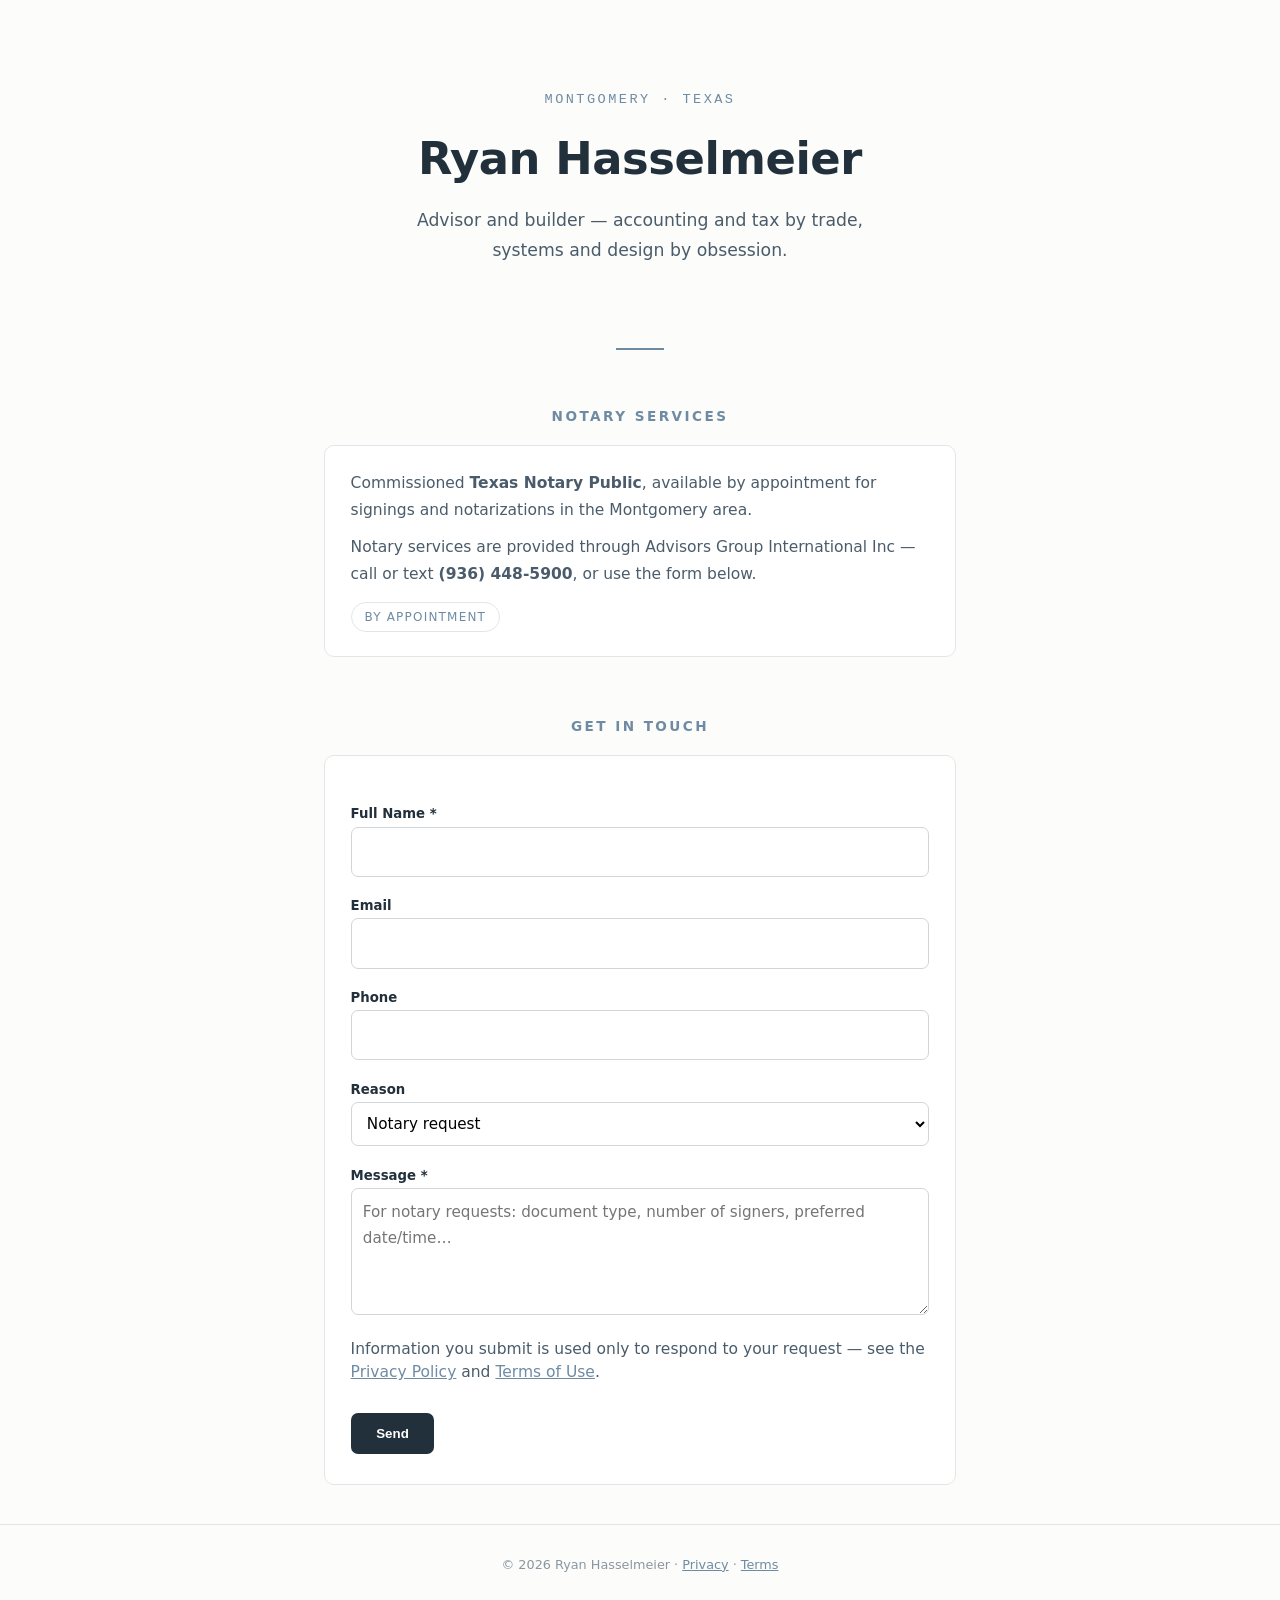
==== index.html @ 1d36d8b7 "Add Turnstile verification to contact form" ====
<!DOCTYPE html>
<html lang="en">
<head>
<meta charset="utf-8">
<meta name="viewport" content="width=device-width, initial-scale=1">
<title>Ryan Hasselmeier — Montgomery, Texas</title>
<meta name="description" content="Ryan Hasselmeier — advisor, builder, and Texas Notary Public based in Montgomery, Texas.">
<style>
  :root { --ink:#22303c; --slate:#6f8ba4; --paper:#fcfcfa; --line:#e3e6e8; }
  * { box-sizing:border-box; margin:0; }
  body { font-family:'Segoe UI', system-ui, sans-serif; background:var(--paper); color:var(--ink); line-height:1.7; }
  .wrap { max-width:680px; margin:0 auto; padding:0 1.5rem; }
  header { padding:5.5rem 0 3rem; text-align:center; }
  .mono { font-family:Consolas, monospace; color:var(--slate); font-size:.85rem; letter-spacing:.18em; text-transform:uppercase; }
  h1 { font-size:clamp(2rem,5vw,2.8rem); font-weight:650; letter-spacing:-.01em; margin:.6rem 0; }
  .tagline { color:#4a5c6b; font-size:1.08rem; max-width:520px; margin:0 auto; }
  .hr { width:48px; height:2px; background:var(--slate); margin:2.2rem auto; }
  section { padding:1.2rem 0 2.4rem; }
  h2 { font-size:.85rem; letter-spacing:.18em; text-transform:uppercase; color:var(--slate); text-align:center; margin-bottom:1.1rem; }
  .card { background:#fff; border:1px solid var(--line); border-radius:10px; padding:1.5rem 1.6rem; }
  .card p { color:#4a5c6b; font-size:.97rem; }
  .card p + p { margin-top:.7rem; }
  .badge { display:inline-block; font-size:.75rem; letter-spacing:.1em; text-transform:uppercase; color:var(--slate); border:1px solid var(--line); border-radius:999px; padding:.25rem .8rem; margin-top:.9rem; }
  form { display:grid; gap:.9rem; margin-top:1.2rem; }
  label { font-size:.83rem; font-weight:600; }
  input, select, textarea { width:100%; padding:.7rem; border:1px solid #cfd6db; border-radius:7px; background:#fff; font:inherit; font-size:.95rem; }
  input:focus, select:focus, textarea:focus { outline:2px solid var(--slate); }
  .fineprint { font-size:.78rem; color:#7c8b96; line-height:1.5; }
  .fineprint a { color:var(--slate); }
  button { background:var(--ink); color:#fff; font-weight:600; padding:.8rem 1.6rem; border:0; border-radius:7px; cursor:pointer; }
  button:hover { background:#33475a; }
  #form-status { font-size:.9rem; margin-top:.4rem; color:var(--slate); }
  footer { border-top:1px solid var(--line); padding:1.8rem 0 2.4rem; text-align:center; font-size:.8rem; color:#8a97a1; }
  footer a { color:var(--slate); }
</style>
  <script src="https://challenges.cloudflare.com/turnstile/v0/api.js" async defer></script>
</head>
<body>
<header>
  <div class="wrap">
    <div class="mono">Montgomery &middot; Texas</div>
    <h1>Ryan Hasselmeier</h1>
    <p class="tagline">Advisor and builder — accounting and tax by trade, systems and design by obsession.</p>
  </div>
</header>

<div class="wrap">
  <div class="hr"></div>

  <section>
    <h2>Notary Services</h2>
    <div class="card">
      <p>Commissioned <strong>Texas Notary Public</strong>, available by appointment for signings and notarizations in the Montgomery area.</p>
      <p>Notary services are provided through Advisors Group International Inc — call or text <strong>(936) 448-5900</strong>, or use the form below.</p>
      <span class="badge">By Appointment</span>
    </div>
  </section>

  <section id="contact">
    <h2>Get In Touch</h2>
    <div class="card">
      <form id="contact-form">
        <div><label for="name">Full Name *</label><input id="name" name="name" required autocomplete="name"></div>
        <div><label for="email">Email</label><input id="email" name="email" type="email" autocomplete="email"></div>
        <div><label for="phone">Phone</label><input id="phone" name="phone" type="tel" autocomplete="tel"></div>
        <div><label for="reqtype">Reason</label>
          <select id="reqtype" name="request_type"><option>Notary request</option><option>General inquiry</option></select></div>
        <div><label for="message">Message *</label><textarea id="message" name="message" rows="4" required placeholder="For notary requests: document type, number of signers, preferred date/time…"></textarea></div>
        <p class="fineprint">Information you submit is used only to respond to your request — see the <a href="/privacy.html">Privacy Policy</a> and <a href="/terms.html">Terms of Use</a>.</p>
        <input type="text" name="website" tabindex="-1" autocomplete="off" aria-hidden="true" style="position:absolute;left:-10000px">
        <div class="cf-turnstile" data-sitekey="0x4AAAAAAD8MVIhSPLH80f6N" data-theme="auto"></div>
        <div><button type="submit">Send</button><div id="form-status" role="status"></div></div>
      </form>
    </div>
  </section>
</div>

<footer>
  <div class="wrap">&copy; 2026 Ryan Hasselmeier &middot; <a href="/privacy.html">Privacy</a> &middot; <a href="/terms.html">Terms</a></div>
</footer>

<script>
const ENDPOINT = "https://agii-vapi-bridge-9383.twil.io/web-contact";
document.getElementById("contact-form").addEventListener("submit", async (e) => {
  e.preventDefault();
  const f = e.target, s = document.getElementById("form-status");
  const data = Object.fromEntries(new FormData(f).entries());
  data.business = "AGII"; data.source = "ryanhasselmeier.com";
  if (!data.email && !data.phone) { s.textContent = "Please provide an email or phone number so I can reach you."; return; }
  if (ENDPOINT.startsWith("PENDING")) { s.textContent = "The form is being connected — for notary requests, call or text (936) 448-5900."; return; }
  try {
    const r = await fetch(ENDPOINT, { method:"POST", headers:{"Content-Type":"application/json"}, body:JSON.stringify(data) });
    if (!r.ok) throw 0;
    f.reset(); s.textContent = "Thank you — message received.";
  } catch { s.textContent = "Something went wrong — please call or text (936) 448-5900."; }
});
</script>
</body>
</html>
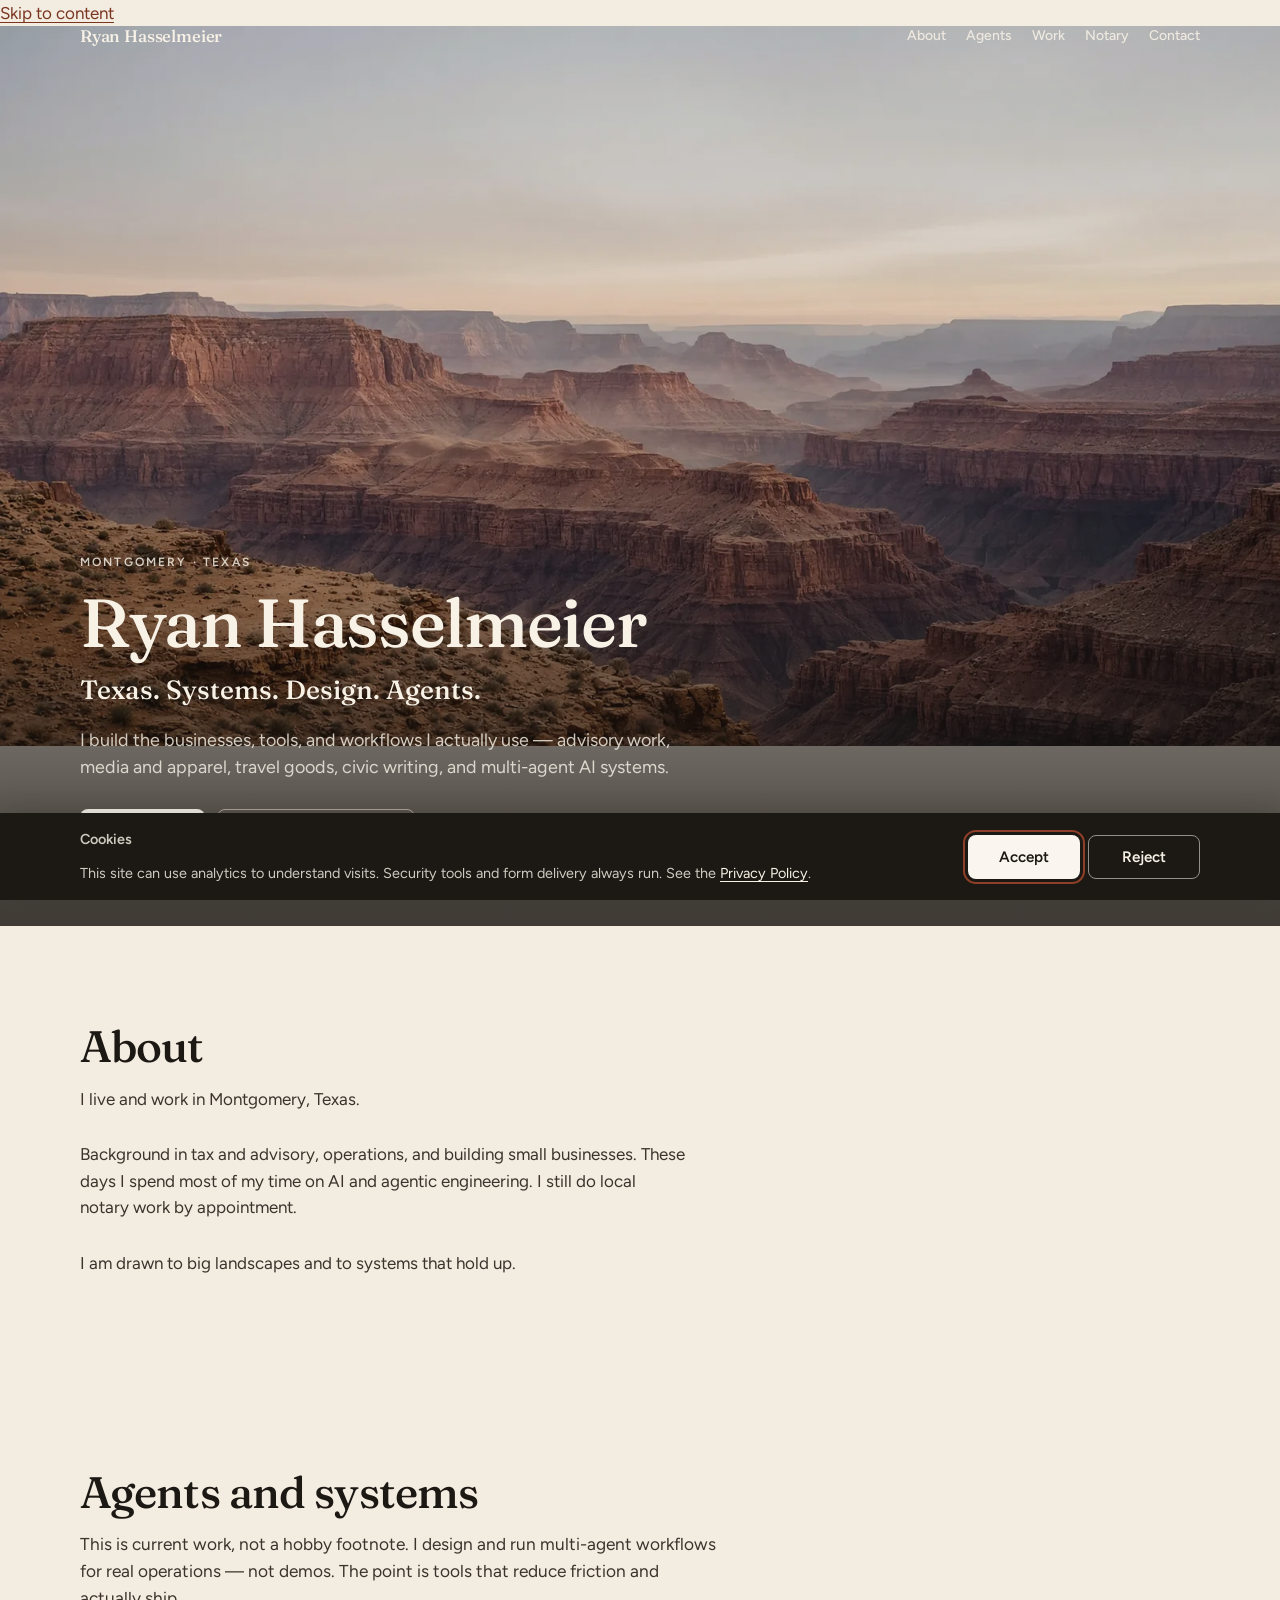
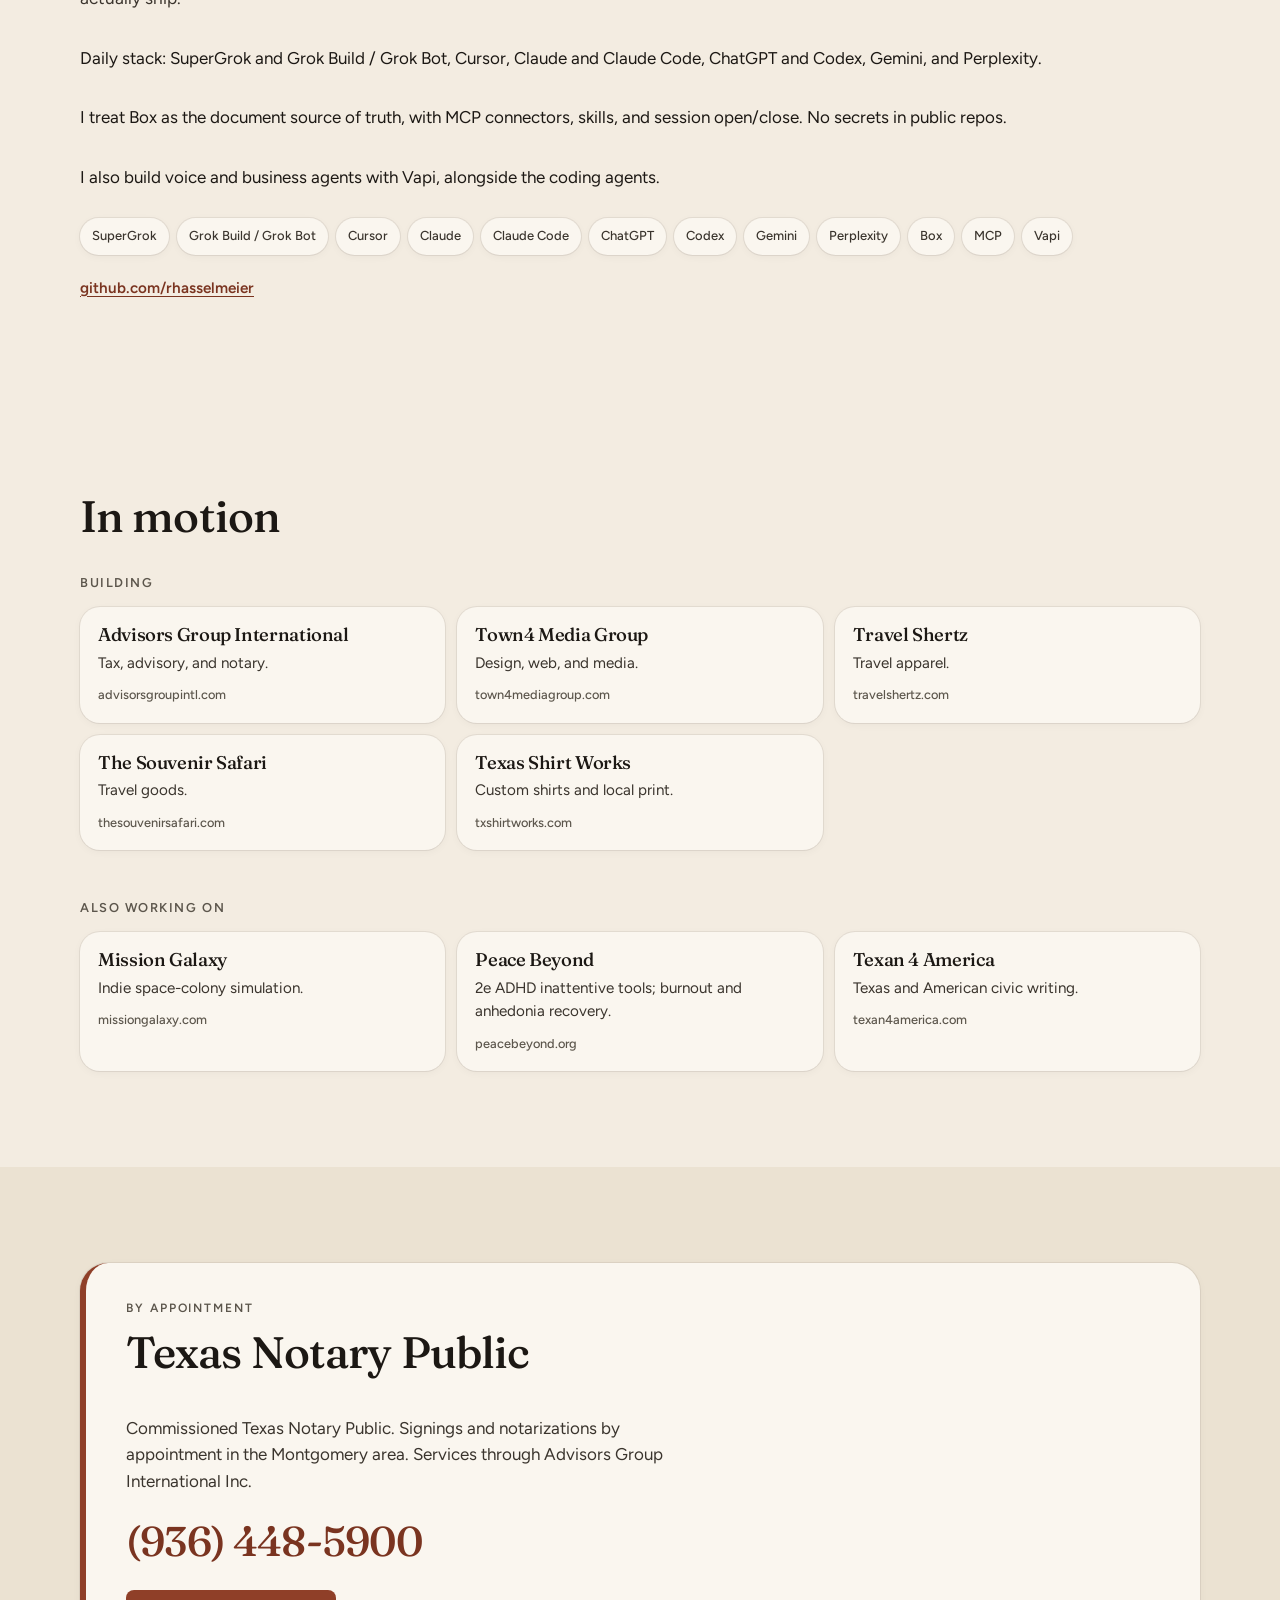
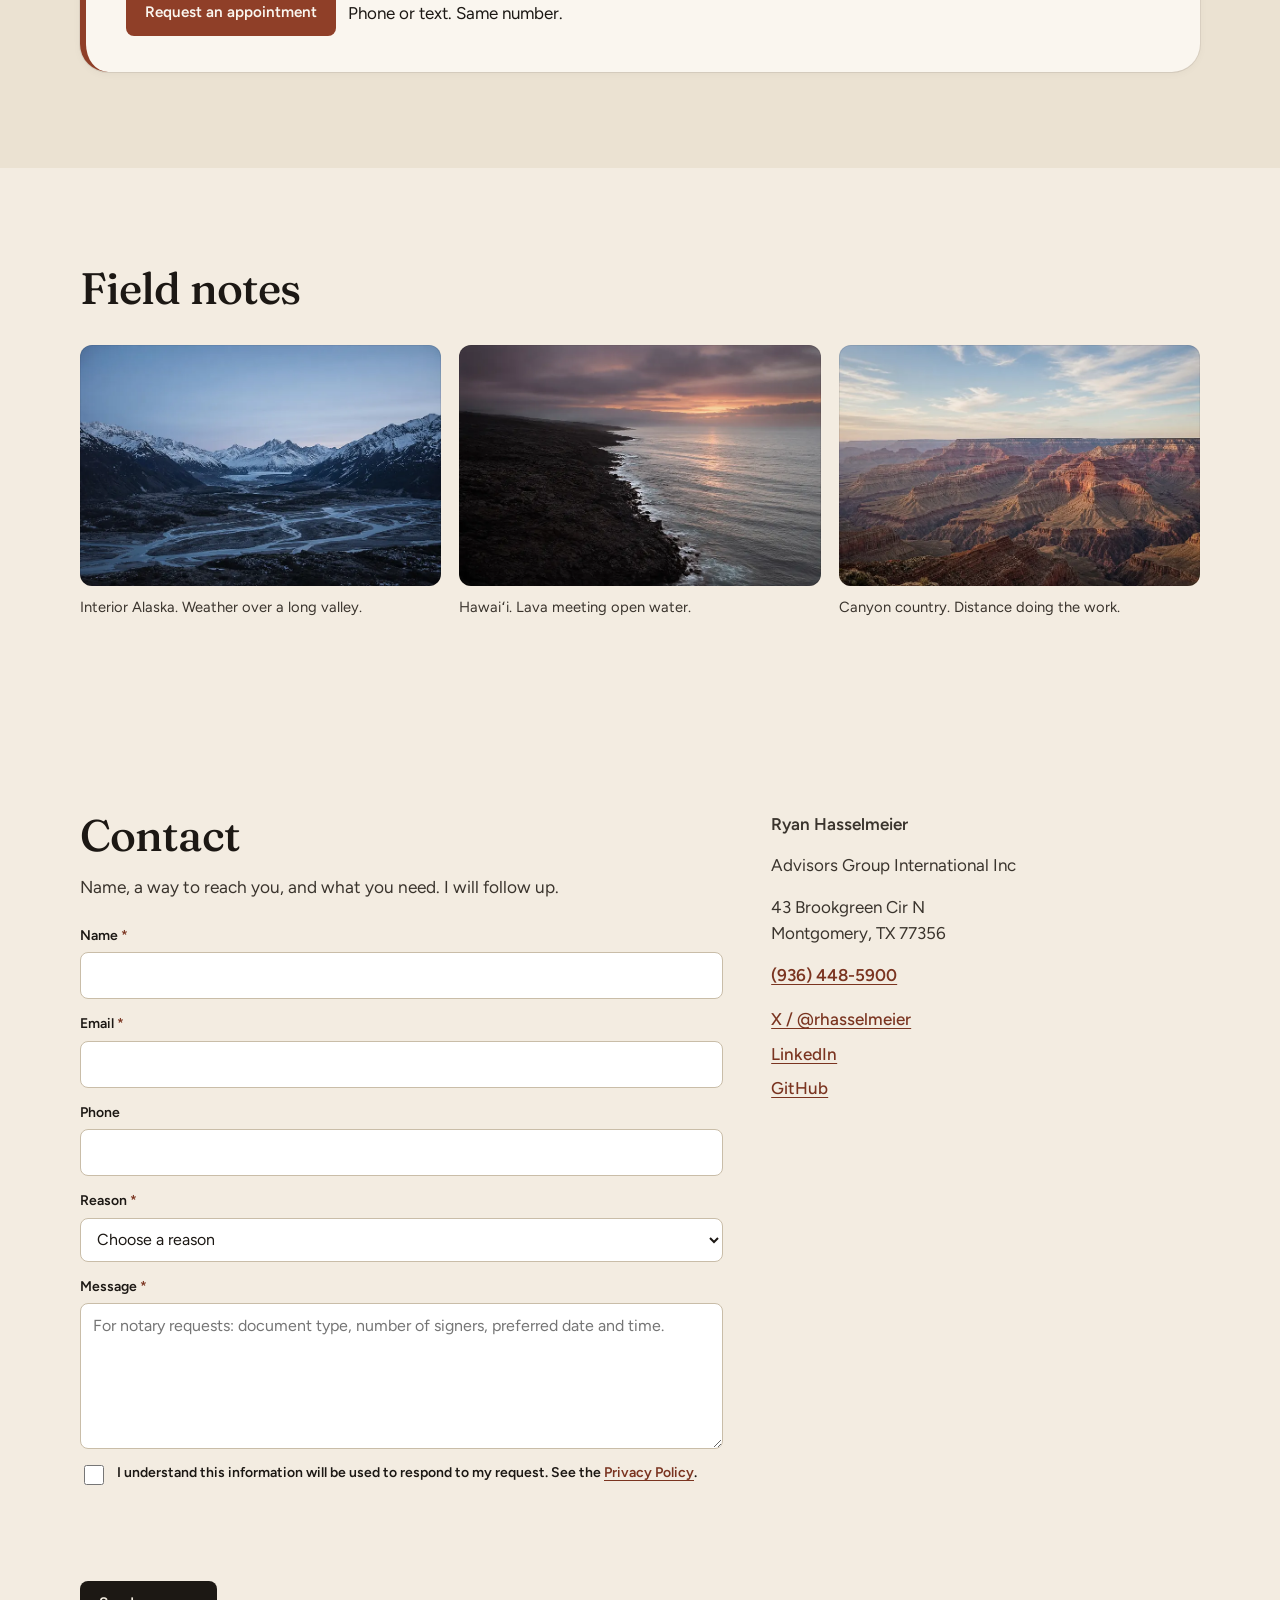
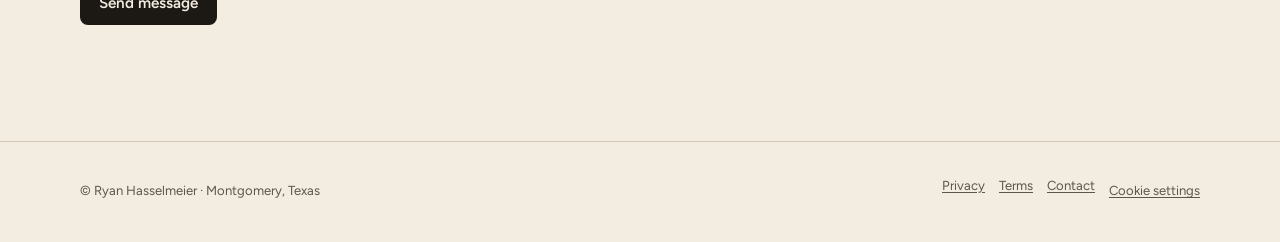
==== commit 738e6b7b: "Rebuild ryanhasselmeier.com as a complete static personal site. Photography-first hub for Montgomery" ====
--- a/index.html
+++ b/index.html
@@ -1,99 +1,366 @@
 <!DOCTYPE html>
 <html lang="en">
 <head>
-<meta charset="utf-8">
-<meta name="viewport" content="width=device-width, initial-scale=1">
-<title>Ryan Hasselmeier — Montgomery, Texas</title>
-<meta name="description" content="Ryan Hasselmeier — advisor, builder, and Texas Notary Public based in Montgomery, Texas.">
-<style>
-  :root { --ink:#22303c; --slate:#6f8ba4; --paper:#fcfcfa; --line:#e3e6e8; }
-  * { box-sizing:border-box; margin:0; }
-  body { font-family:'Segoe UI', system-ui, sans-serif; background:var(--paper); color:var(--ink); line-height:1.7; }
-  .wrap { max-width:680px; margin:0 auto; padding:0 1.5rem; }
-  header { padding:5.5rem 0 3rem; text-align:center; }
-  .mono { font-family:Consolas, monospace; color:var(--slate); font-size:.85rem; letter-spacing:.18em; text-transform:uppercase; }
-  h1 { font-size:clamp(2rem,5vw,2.8rem); font-weight:650; letter-spacing:-.01em; margin:.6rem 0; }
-  .tagline { color:#4a5c6b; font-size:1.08rem; max-width:520px; margin:0 auto; }
-  .hr { width:48px; height:2px; background:var(--slate); margin:2.2rem auto; }
-  section { padding:1.2rem 0 2.4rem; }
-  h2 { font-size:.85rem; letter-spacing:.18em; text-transform:uppercase; color:var(--slate); text-align:center; margin-bottom:1.1rem; }
-  .card { background:#fff; border:1px solid var(--line); border-radius:10px; padding:1.5rem 1.6rem; }
-  .card p { color:#4a5c6b; font-size:.97rem; }
-  .card p + p { margin-top:.7rem; }
-  .badge { display:inline-block; font-size:.75rem; letter-spacing:.1em; text-transform:uppercase; color:var(--slate); border:1px solid var(--line); border-radius:999px; padding:.25rem .8rem; margin-top:.9rem; }
-  form { display:grid; gap:.9rem; margin-top:1.2rem; }
-  label { font-size:.83rem; font-weight:600; }
-  input, select, textarea { width:100%; padding:.7rem; border:1px solid #cfd6db; border-radius:7px; background:#fff; font:inherit; font-size:.95rem; }
-  input:focus, select:focus, textarea:focus { outline:2px solid var(--slate); }
-  .fineprint { font-size:.78rem; color:#7c8b96; line-height:1.5; }
-  .fineprint a { color:var(--slate); }
-  button { background:var(--ink); color:#fff; font-weight:600; padding:.8rem 1.6rem; border:0; border-radius:7px; cursor:pointer; }
-  button:hover { background:#33475a; }
-  #form-status { font-size:.9rem; margin-top:.4rem; color:var(--slate); }
-  footer { border-top:1px solid var(--line); padding:1.8rem 0 2.4rem; text-align:center; font-size:.8rem; color:#8a97a1; }
-  footer a { color:var(--slate); }
-</style>
-  <script src="https://challenges.cloudflare.com/turnstile/v0/api.js" async defer></script>
+  <meta charset="utf-8">
+  <meta name="viewport" content="width=device-width, initial-scale=1">
+  <title>Systems, agents and Texas notary | Ryan Hasselmeier</title>
+  <meta name="description" content="Ryan Hasselmeier lives in Montgomery, Texas. He builds businesses, tools, and multi-agent systems — and is a commissioned Texas Notary Public.">
+  <link rel="canonical" href="https://ryanhasselmeier.com/">
+  <meta property="og:type" content="website">
+  <meta property="og:site_name" content="Ryan Hasselmeier">
+  <meta property="og:locale" content="en_US">
+  <meta property="og:title" content="Systems, agents and Texas notary | Ryan Hasselmeier">
+  <meta property="og:description" content="Ryan Hasselmeier lives in Montgomery, Texas. He builds businesses, tools, and multi-agent systems — and is a commissioned Texas Notary Public.">
+  <meta property="og:url" content="https://ryanhasselmeier.com/">
+  <meta property="og:image" content="https://ryanhasselmeier.com/og.jpg">
+  <meta property="og:image:width" content="1200">
+  <meta property="og:image:height" content="630">
+  <meta property="og:image:alt" content="Canyon country at dawn with the name Ryan Hasselmeier">
+  <meta name="twitter:card" content="summary_large_image">
+  <meta name="twitter:title" content="Systems, agents and Texas notary | Ryan Hasselmeier">
+  <meta name="twitter:description" content="Ryan Hasselmeier lives in Montgomery, Texas. He builds businesses, tools, and multi-agent systems — and is a commissioned Texas Notary Public.">
+  <meta name="twitter:image" content="https://ryanhasselmeier.com/og.jpg">
+  <link rel="icon" href="/favicon.ico" sizes="any">
+  <link rel="icon" href="/favicon.svg" type="image/svg+xml">
+  <link rel="apple-touch-icon" href="/apple-touch-icon.png">
+  <meta name="theme-color" content="#f3ece1">
+  <link rel="stylesheet" href="/css/site.css">
+  <script type="application/ld+json">
+  {
+    "@context": "https://schema.org",
+    "@type": "Person",
+    "name": "Ryan Hasselmeier",
+    "url": "https://ryanhasselmeier.com/",
+    "address": {
+      "@type": "PostalAddress",
+      "streetAddress": "43 Brookgreen Cir N",
+      "addressLocality": "Montgomery",
+      "addressRegion": "TX",
+      "postalCode": "77356",
+      "addressCountry": "US"
+    },
+    "telephone": "+19364485900",
+    "sameAs": [
+      "https://x.com/rhasselmeier",
+      "https://www.linkedin.com/in/ryanhasselmeier",
+      "https://github.com/rhasselmeier"
+    ]
+  }
+  </script>
+  <!-- Turnstile script is injected from js/site.js (prod site key on ryanhasselmeier.com; dummy key on preview). -->
 </head>
 <body>
-<header>
-  <div class="wrap">
-    <div class="mono">Montgomery &middot; Texas</div>
-    <h1>Ryan Hasselmeier</h1>
-    <p class="tagline">Advisor and builder — accounting and tax by trade, systems and design by obsession.</p>
+  <a class="skip-link" href="#main">Skip to content</a>
+  <div id="offline-note" class="offline-note" hidden role="status"></div>
+
+  <header class="site-header site-header--overlay">
+    <div class="header-inner">
+      <a class="brand" href="/">Ryan Hasselmeier</a>
+      <nav class="nav" aria-label="Primary">
+        <a href="#about">About</a>
+        <a href="#agents">Agents</a>
+        <a href="#work">Work</a>
+        <a href="#notary">Notary</a>
+        <a href="#contact">Contact</a>
+      </nav>
+    </div>
+  </header>
+
+  <section class="hero" id="hero">
+    <div class="hero-media">
+      <picture>
+        <source type="image/webp"
+          srcset="/images/hero-960.webp 960w, /images/hero-1600.webp 1600w, /images/hero-2400.webp 2400w"
+          sizes="100vw">
+        <source type="image/jpeg"
+          srcset="/images/hero-960.jpg 960w, /images/hero-1600.jpg 1600w, /images/hero-2400.jpg 2400w"
+          sizes="100vw">
+        <img src="/images/hero.jpg" alt="Layered canyon country at first light, receding into thin weather under a pale sky." width="1920" height="1080" fetchpriority="high" decoding="async">
+      </picture>
+    </div>
+    <div class="hero-scrim" aria-hidden="true"></div>
+    <div class="hero-inner">
+      <p class="hero-kicker">Montgomery · Texas</p>
+      <h1>Ryan Hasselmeier</h1>
+      <p class="hero-line">Texas. Systems. Design. Agents.</p>
+      <p class="hero-deck">I build the businesses, tools, and workflows I actually use — advisory work, media and apparel, travel goods, civic writing, and multi-agent AI systems.</p>
+      <div class="hero-actions">
+        <a class="btn btn-light" href="#contact">Get in touch</a>
+        <a class="btn btn-ghost" href="#notary" data-prefill-notary>Notary in Montgomery</a>
+      </div>
+    </div>
+  </section>
+
+  <main id="main">
+    <section class="section" id="about">
+      <div class="wrap">
+        <h2>About</h2>
+        <div class="stack">
+          <p>I live and work in Montgomery, Texas.</p>
+          <p>Background in tax and advisory, operations, and building small businesses. These days I spend most of my time on AI and agentic engineering. I still do local notary work by appointment.</p>
+          <p>I am drawn to big landscapes and to systems that hold up.</p>
+        </div>
+      </div>
+    </section>
+
+    <section class="section" id="agents">
+      <div class="wrap">
+        <h2>Agents and systems</h2>
+        <div class="stack-lg">
+          <p class="lede">This is current work, not a hobby footnote. I design and run multi-agent workflows for real operations — not demos. The point is tools that reduce friction and actually ship.</p>
+          <p>Daily stack: SuperGrok and Grok Build / Grok Bot, Cursor, Claude and Claude Code, ChatGPT and Codex, Gemini, and Perplexity.</p>
+          <p>I treat Box as the document source of truth, with MCP connectors, skills, and session open/close. No secrets in public repos.</p>
+          <p>I also build voice and business agents with Vapi, alongside the coding agents.</p>
+        </div>
+        <ul class="toolkit" aria-label="Tools in daily use">
+          <li>SuperGrok</li>
+          <li>Grok Build / Grok Bot</li>
+          <li>Cursor</li>
+          <li>Claude</li>
+          <li>Claude Code</li>
+          <li>ChatGPT</li>
+          <li>Codex</li>
+          <li>Gemini</li>
+          <li>Perplexity</li>
+          <li>Box</li>
+          <li>MCP</li>
+          <li>Vapi</li>
+        </ul>
+        <a class="github-link" href="https://github.com/rhasselmeier" rel="noopener noreferrer">github.com/rhasselmeier</a>
+      </div>
+    </section>
+
+    <section class="section" id="work">
+      <div class="wrap">
+        <div class="section-head">
+          <h2>In motion</h2>
+        </div>
+
+        <div class="work-block">
+          <p class="work-label">Building</p>
+          <div class="work-grid">
+            <a class="work-card" href="https://advisorsgroupintl.com" rel="noopener noreferrer">
+              <h3>Advisors Group International</h3>
+              <p>Tax, advisory, and notary.</p>
+              <span class="work-url">advisorsgroupintl.com</span>
+            </a>
+            <a class="work-card" href="https://town4mediagroup.com" rel="noopener noreferrer">
+              <h3>Town4 Media Group</h3>
+              <p>Design, web, and media.</p>
+              <span class="work-url">town4mediagroup.com</span>
+            </a>
+            <a class="work-card" href="https://travelshertz.com" rel="noopener noreferrer">
+              <h3>Travel Shertz</h3>
+              <p>Travel apparel.</p>
+              <span class="work-url">travelshertz.com</span>
+            </a>
+            <a class="work-card" href="https://thesouvenirsafari.com" rel="noopener noreferrer">
+              <h3>The Souvenir Safari</h3>
+              <p>Travel goods.</p>
+              <span class="work-url">thesouvenirsafari.com</span>
+            </a>
+            <a class="work-card" href="https://txshirtworks.com" rel="noopener noreferrer">
+              <h3>Texas Shirt Works</h3>
+              <p>Custom shirts and local print.</p>
+              <span class="work-url">txshirtworks.com</span>
+            </a>
+          </div>
+        </div>
+
+        <div class="work-block">
+          <p class="work-label">Also working on</p>
+          <div class="work-grid">
+            <a class="work-card" href="https://missiongalaxy.com" rel="noopener noreferrer">
+              <h3>Mission Galaxy</h3>
+              <p>Indie space-colony simulation.</p>
+              <span class="work-url">missiongalaxy.com</span>
+            </a>
+            <a class="work-card" href="https://peacebeyond.org" rel="noopener noreferrer">
+              <h3>Peace Beyond</h3>
+              <p>2e ADHD inattentive tools; burnout and anhedonia recovery.</p>
+              <span class="work-url">peacebeyond.org</span>
+            </a>
+            <a class="work-card" href="https://texan4america.com" rel="noopener noreferrer">
+              <h3>Texan 4 America</h3>
+              <p>Texas and American civic writing.</p>
+              <span class="work-url">texan4america.com</span>
+            </a>
+          </div>
+        </div>
+      </div>
+    </section>
+
+    <section class="section" id="notary">
+      <div class="wrap">
+        <div class="notary-panel">
+          <div>
+            <p class="eyebrow">By appointment</p>
+            <h2>Texas Notary Public</h2>
+          </div>
+          <p class="notary-note">Commissioned Texas Notary Public. Signings and notarizations by appointment in the Montgomery area. Services through Advisors Group International Inc.</p>
+          <a class="notary-phone" href="tel:+19364485900">(936) 448-5900</a>
+          <div class="notary-actions">
+            <a class="btn btn-accent" href="#contact" data-prefill-notary>Request an appointment</a>
+            <span>Phone or text. Same number.</span>
+          </div>
+        </div>
+      </div>
+    </section>
+
+    <section class="section" id="field-notes">
+      <div class="wrap">
+        <div class="section-head">
+          <h2>Field notes</h2>
+        </div>
+        <div class="field-grid">
+          <article class="field-card">
+            <picture>
+              <source type="image/webp" srcset="/images/field-alaska-800.webp 800w, /images/field-alaska-1200.webp 1200w" sizes="(max-width: 767px) 100vw, 33vw">
+              <source type="image/jpeg" srcset="/images/field-alaska-800.jpg 800w, /images/field-alaska-1200.jpg 1200w" sizes="(max-width: 767px) 100vw, 33vw">
+              <img src="/images/field-alaska.jpg" alt="Alaskan glacial valley at blue hour, a braided river under distant snow peaks." width="1400" height="933" loading="lazy" decoding="async">
+            </picture>
+            <p class="field-caption">Interior Alaska. Weather over a long valley.</p>
+          </article>
+          <article class="field-card">
+            <picture>
+              <source type="image/webp" srcset="/images/field-hawaii-800.webp 800w, /images/field-hawaii-1200.webp 1200w" sizes="(max-width: 767px) 100vw, 33vw">
+              <source type="image/jpeg" srcset="/images/field-hawaii-800.jpg 800w, /images/field-hawaii-1200.jpg 1200w" sizes="(max-width: 767px) 100vw, 33vw">
+              <img src="/images/field-hawaii.jpg" alt="Hawaiian volcanic coastline at dusk, dark lava meeting a pale ocean." width="1400" height="933" loading="lazy" decoding="async">
+            </picture>
+            <p class="field-caption">Hawaiʻi. Lava meeting open water.</p>
+          </article>
+          <article class="field-card">
+            <picture>
+              <source type="image/webp" srcset="/images/field-canyon-800.webp 800w, /images/field-canyon-1200.webp 1200w" sizes="(max-width: 767px) 100vw, 33vw">
+              <source type="image/jpeg" srcset="/images/field-canyon-800.jpg 800w, /images/field-canyon-1200.jpg 1200w" sizes="(max-width: 767px) 100vw, 33vw">
+              <img src="/images/field-canyon.jpg" alt="Grand Canyon rim in late afternoon, layered red stone receding into haze." width="1400" height="933" loading="lazy" decoding="async">
+            </picture>
+            <p class="field-caption">Canyon country. Distance doing the work.</p>
+          </article>
+        </div>
+      </div>
+    </section>
+
+    <section class="section" id="contact">
+      <div class="wrap">
+        <div class="contact-grid">
+          <div>
+            <h2>Contact</h2>
+            <p class="lede contact-intro">Name, a way to reach you, and what you need. I will follow up.</p>
+
+            <form id="contact-form" novalidate>
+              <div class="stack">
+                <div class="field">
+                  <label for="name">Name <span class="req" aria-hidden="true">*</span></label>
+                  <input id="name" name="name" autocomplete="name" required>
+                  <p class="field-error" id="name-error" role="alert"></p>
+                </div>
+                <div class="field">
+                  <label for="email">Email <span class="req" aria-hidden="true">*</span></label>
+                  <input id="email" name="email" type="email" autocomplete="email" required>
+                  <p class="field-error" id="email-error" role="alert"></p>
+                </div>
+                <div class="field">
+                  <label for="phone">Phone</label>
+                  <input id="phone" name="phone" type="tel" autocomplete="tel">
+                  <p class="field-error" id="phone-error" role="alert"></p>
+                </div>
+                <div class="field">
+                  <label for="reason">Reason <span class="req" aria-hidden="true">*</span></label>
+                  <select id="reason" name="request_type" required>
+                    <option value="">Choose a reason</option>
+                    <option value="Notary">Notary</option>
+                    <option value="Advisory">Advisory</option>
+                    <option value="Design & apparel">Design & apparel</option>
+                    <option value="AI & agents">AI & agents</option>
+                    <option value="Other">Other</option>
+                  </select>
+                  <p class="field-error" id="reason-error" role="alert"></p>
+                </div>
+                <div class="field">
+                  <label for="message">Message <span class="req" aria-hidden="true">*</span></label>
+                  <textarea id="message" name="message" rows="5" required placeholder="For notary requests: document type, number of signers, preferred date and time."></textarea>
+                  <p class="field-error" id="message-error" role="alert"></p>
+                </div>
+
+                <div class="field">
+                  <label class="consent" for="pii-consent">
+                    <input id="pii-consent" name="pii_consent" type="checkbox" required>
+                    <span>I understand this information will be used to respond to my request. See the <a href="/privacy/">Privacy Policy</a>.</span>
+                  </label>
+                  <p class="field-error" id="consent-error" role="alert"></p>
+                </div>
+
+                <div class="honeypot" aria-hidden="true">
+                  <label for="website">Website</label>
+                  <input id="website" name="website" type="text" tabindex="-1" autocomplete="off">
+                </div>
+
+                <!-- Cloudflare Turnstile. Site key is public. Secret stays on the form backend. -->
+                <div class="turnstile-slot">
+                  <div class="cf-turnstile" data-theme="light"></div>
+                </div>
+
+                <div>
+                  <button class="btn btn-ink" type="submit" id="submit-btn">
+                    <span class="btn-label">Send message</span>
+                    <span class="btn-loading" hidden>Sending…</span>
+                  </button>
+                  <p class="form-status" id="form-status" role="status"></p>
+                </div>
+              </div>
+            </form>
+          </div>
+
+          <aside class="contact-aside">
+            <div class="contact-vcard">
+              <p><strong>Ryan Hasselmeier</strong></p>
+              <p>Advisors Group International Inc</p>
+              <p>43 Brookgreen Cir N<br>Montgomery, TX 77356</p>
+              <p><a href="tel:+19364485900">(936) 448-5900</a></p>
+            </div>
+            <ul class="social-list">
+              <li><a href="https://x.com/rhasselmeier" rel="noopener noreferrer">X / @rhasselmeier</a></li>
+              <li><a href="https://www.linkedin.com/in/ryanhasselmeier" rel="noopener noreferrer">LinkedIn</a></li>
+              <li><a href="https://github.com/rhasselmeier" rel="noopener noreferrer">GitHub</a></li>
+            </ul>
+          </aside>
+        </div>
+      </div>
+    </section>
+  </main>
+
+  <footer class="site-footer">
+    <div class="footer-inner">
+      <p>© Ryan Hasselmeier · Montgomery, Texas</p>
+      <nav class="footer-legal" aria-label="Legal">
+        <a href="/privacy/">Privacy</a>
+        <a href="/terms/">Terms</a>
+        <a href="#contact">Contact</a>
+        <button type="button" data-cookie-settings>Cookie settings</button>
+      </nav>
+    </div>
+  </footer>
+
+  <div id="sticky-cta" class="sticky-cta">
+    <a class="sticky-phone" href="tel:+19364485900">(936) 448-5900</a>
+    <a class="btn" href="#contact" data-prefill-notary>Request an appointment</a>
   </div>
-</header>
-
-<div class="wrap">
-  <div class="hr"></div>
-
-  <section>
-    <h2>Notary Services</h2>
-    <div class="card">
-      <p>Commissioned <strong>Texas Notary Public</strong>, available by appointment for signings and notarizations in the Montgomery area.</p>
-      <p>Notary services are provided through Advisors Group International Inc — call or text <strong>(936) 448-5900</strong>, or use the form below.</p>
-      <span class="badge">By Appointment</span>
-    </div>
-  </section>
-
-  <section id="contact">
-    <h2>Get In Touch</h2>
-    <div class="card">
-      <form id="contact-form">
-        <div><label for="name">Full Name *</label><input id="name" name="name" required autocomplete="name"></div>
-        <div><label for="email">Email</label><input id="email" name="email" type="email" autocomplete="email"></div>
-        <div><label for="phone">Phone</label><input id="phone" name="phone" type="tel" autocomplete="tel"></div>
-        <div><label for="reqtype">Reason</label>
-          <select id="reqtype" name="request_type"><option>Notary request</option><option>General inquiry</option></select></div>
-        <div><label for="message">Message *</label><textarea id="message" name="message" rows="4" required placeholder="For notary requests: document type, number of signers, preferred date/time…"></textarea></div>
-        <p class="fineprint">Information you submit is used only to respond to your request — see the <a href="/privacy.html">Privacy Policy</a> and <a href="/terms.html">Terms of Use</a>.</p>
-        <input type="text" name="website" tabindex="-1" autocomplete="off" aria-hidden="true" style="position:absolute;left:-10000px">
-        <div class="cf-turnstile" data-sitekey="0x4AAAAAAD8MVIhSPLH80f6N" data-theme="auto"></div>
-        <div><button type="submit">Send</button><div id="form-status" role="status"></div></div>
-      </form>
-    </div>
-  </section>
-</div>
-
-<footer>
-  <div class="wrap">&copy; 2026 Ryan Hasselmeier &middot; <a href="/privacy.html">Privacy</a> &middot; <a href="/terms.html">Terms</a></div>
-</footer>
-
-<script>
-const ENDPOINT = "https://agii-vapi-bridge-9383.twil.io/web-contact";
-document.getElementById("contact-form").addEventListener("submit", async (e) => {
-  e.preventDefault();
-  const f = e.target, s = document.getElementById("form-status");
-  const data = Object.fromEntries(new FormData(f).entries());
-  data.business = "AGII"; data.source = "ryanhasselmeier.com";
-  if (!data.email && !data.phone) { s.textContent = "Please provide an email or phone number so I can reach you."; return; }
-  if (ENDPOINT.startsWith("PENDING")) { s.textContent = "The form is being connected — for notary requests, call or text (936) 448-5900."; return; }
-  try {
-    const r = await fetch(ENDPOINT, { method:"POST", headers:{"Content-Type":"application/json"}, body:JSON.stringify(data) });
-    if (!r.ok) throw 0;
-    f.reset(); s.textContent = "Thank you — message received.";
-  } catch { s.textContent = "Something went wrong — please call or text (936) 448-5900."; }
-});
-</script>
+
+  <div id="cookie-banner" class="cookie-banner" role="dialog" aria-labelledby="cookie-title" aria-describedby="cookie-desc" hidden>
+    <div class="cookie-inner">
+      <div class="cookie-copy">
+        <p id="cookie-title"><strong>Cookies</strong></p>
+        <p id="cookie-desc">This site can use analytics to understand visits. Security tools and form delivery always run. See the <a href="/privacy/">Privacy Policy</a>.</p>
+      </div>
+      <div class="cookie-actions">
+        <button type="button" class="btn btn-light" id="cookie-accept">Accept</button>
+        <button type="button" class="btn btn-ghost" id="cookie-reject">Reject</button>
+      </div>
+    </div>
+  </div>
+
+  <script src="/js/config.js"></script>
+  <script src="/js/site.js"></script>
 </body>
 </html>
--- a/css/site.css
+++ b/css/site.css
@@ -0,0 +1,841 @@
+/* Ryan Hasselmeier — ryanhasselmeier.com
+   Warm paper / sand, deep ink, canyon rust. Serif headlines, sans UI. */
+
+@font-face {
+  font-family: "Fraunces";
+  font-style: normal;
+  font-weight: 500;
+  font-display: swap;
+  src: url("/fonts/fraunces-latin-500-normal.woff2") format("woff2");
+  unicode-range: U+0000-00FF, U+0131, U+0152-0153, U+02BB-02BC, U+02C6, U+02DA, U+02DC, U+0304, U+0308, U+0329, U+2000-206F, U+20AC, U+2122, U+2191, U+2193, U+2212, U+2215, U+FEFF, U+FFFD;
+}
+@font-face {
+  font-family: "Fraunces";
+  font-style: normal;
+  font-weight: 600;
+  font-display: swap;
+  src: url("/fonts/fraunces-latin-600-normal.woff2") format("woff2");
+  unicode-range: U+0000-00FF, U+0131, U+0152-0153, U+02BB-02BC, U+02C6, U+02DA, U+02DC, U+0304, U+0308, U+0329, U+2000-206F, U+20AC, U+2122, U+2191, U+2193, U+2212, U+2215, U+FEFF, U+FFFD;
+}
+@font-face {
+  font-family: "Figtree";
+  font-style: normal;
+  font-weight: 400;
+  font-display: swap;
+  src: url("/fonts/figtree-latin-400-normal.woff2") format("woff2");
+  unicode-range: U+0000-00FF, U+0131, U+0152-0153, U+02BB-02BC, U+02C6, U+02DA, U+02DC, U+0304, U+0308, U+0329, U+2000-206F, U+20AC, U+2122, U+2191, U+2193, U+2212, U+2215, U+FEFF, U+FFFD;
+}
+@font-face {
+  font-family: "Figtree";
+  font-style: normal;
+  font-weight: 500;
+  font-display: swap;
+  src: url("/fonts/figtree-latin-500-normal.woff2") format("woff2");
+  unicode-range: U+0000-00FF, U+0131, U+0152-0153, U+02BB-02BC, U+02C6, U+02DA, U+02DC, U+0304, U+0308, U+0329, U+2000-206F, U+20AC, U+2122, U+2191, U+2193, U+2212, U+2215, U+FEFF, U+FFFD;
+}
+@font-face {
+  font-family: "Figtree";
+  font-style: normal;
+  font-weight: 600;
+  font-display: swap;
+  src: url("/fonts/figtree-latin-600-normal.woff2") format("woff2");
+  unicode-range: U+0000-00FF, U+0131, U+0152-0153, U+02BB-02BC, U+02C6, U+02DA, U+02DC, U+0304, U+0308, U+0329, U+2000-206F, U+20AC, U+2122, U+2191, U+2193, U+2212, U+2215, U+FEFF, U+FFFD;
+}
+
+:root {
+  --paper: #f3ece1;
+  --paper-elevated: #faf6ef;
+  --sand: #e7dccb;
+  --ink: #1c1814;
+  --ink-soft: #3a342d;
+  --muted: #5c564c;
+  --line: #d4c8b4;
+  --accent: #8f3f28;
+  --accent-hover: #732f1d;
+  --accent-text: #7a3420;
+  --accent-fg: #faf6ef;
+  --hero-fg: #f7f1e6;
+  --hero-muted: rgba(247, 241, 230, 0.82);
+  --danger: #8a1f1f;
+  --ok: #2b5a3e;
+
+  --font-display: "Fraunces", "Liberation Serif", Georgia, "Times New Roman", serif;
+  --font-body: "Figtree", "Liberation Sans", "Segoe UI", system-ui, sans-serif;
+
+  --text-xs: 0.75rem;
+  --text-sm: 0.875rem;
+  --text-base: 1.0625rem;
+  --text-lg: 1.1875rem;
+  --text-xl: clamp(1.35rem, 1.1rem + 1vw, 1.65rem);
+  --text-2xl: clamp(1.85rem, 1.2rem + 2.2vw, 2.75rem);
+  --text-3xl: clamp(2.4rem, 1.4rem + 4vw, 4.25rem);
+
+  --leading-tight: 1.12;
+  --leading-snug: 1.28;
+  --leading-normal: 1.55;
+
+  --space-1: 4px;
+  --space-2: 8px;
+  --space-3: 12px;
+  --space-4: 16px;
+  --space-5: 24px;
+  --space-6: 32px;
+  --space-7: 48px;
+  --space-8: 64px;
+  --space-9: 96px;
+
+  --wrap: 1120px;
+  --wrap-narrow: 680px;
+  --gutter: 20px;
+
+  --radius-xs: 4px;
+  --radius-sm: 8px;
+  --radius-md: 12px;
+  --radius-lg: 20px;
+  --radius-xl: 28px;
+
+  --shadow-border:
+    0 0 0 1px rgba(28, 24, 20, 0.07),
+    0 1px 2px -1px rgba(28, 24, 20, 0.06),
+    0 2px 8px rgba(28, 24, 20, 0.04);
+
+  --motion-quick: 150ms;
+  --motion-fast: 250ms;
+  --ease-out: cubic-bezier(0.22, 1, 0.36, 1);
+
+  --header-h: 64px;
+  --sticky-h: 64px;
+  --cookie-h: 0px;
+}
+
+*, *::before, *::after { box-sizing: border-box; }
+
+html {
+  -webkit-text-size-adjust: 100%;
+  scroll-behavior: smooth;
+  -webkit-font-smoothing: antialiased;
+  -moz-osx-font-smoothing: grayscale;
+}
+
+html, body {
+  margin: 0;
+  padding: 0;
+  overflow-x: clip;
+  max-width: 100%;
+}
+
+body {
+  font-family: var(--font-body);
+  font-size: var(--text-base);
+  line-height: var(--leading-normal);
+  color: var(--ink);
+  background: var(--paper);
+  min-height: 100dvh;
+}
+
+img, picture, svg, video { max-width: 100%; height: auto; display: block; }
+img { outline: 1px solid rgba(28, 24, 20, 0.08); outline-offset: -1px; }
+.hero img { outline: none; }
+
+h1, h2, h3, h4 {
+  font-family: var(--font-display);
+  font-weight: 500;
+  letter-spacing: -0.02em;
+  line-height: var(--leading-tight);
+  text-wrap: balance;
+  color: var(--ink);
+  margin: 0;
+}
+
+p { margin: 0; text-wrap: pretty; }
+p + p { margin-top: 0.9em; }
+
+a { color: var(--accent-text); text-underline-offset: 0.18em; }
+a:hover { color: var(--accent-hover); }
+
+:focus { outline: none; }
+:focus-visible {
+  outline: 2px solid var(--accent);
+  outline-offset: 3px;
+}
+
+button:not(:disabled),
+[role="button"]:not(:disabled),
+a.btn { cursor: pointer; }
+
+.sr-only {
+  position: absolute;
+  width: 1px;
+  height: 1px;
+  padding: 0;
+  margin: -1px;
+  overflow: hidden;
+  clip: rect(0, 0, 0, 0);
+  white-space: nowrap;
+  border: 0;
+}
+  left: 12px;
+  top: -48px;
+  z-index: 200;
+  background: var(--ink);
+  color: var(--hero-fg);
+  padding: 8px 14px;
+  border-radius: var(--radius-sm);
+  text-decoration: none;
+  font-weight: 600;
+  font-size: var(--text-sm);
+}
+.skip-link:focus { top: 12px; color: var(--hero-fg); }
+
+.wrap {
+  width: min(var(--wrap), 100% - (var(--gutter) * 2));
+  margin-inline: auto;
+}
+.wrap-narrow {
+  width: min(var(--wrap-narrow), 100% - (var(--gutter) * 2));
+  margin-inline: auto;
+}
+
+/* Header */
+.site-header {
+  position: absolute;
+  top: 0;
+  left: 0;
+  right: 0;
+  z-index: 30;
+  color: var(--hero-fg);
+  transition: background var(--motion-fast) var(--ease-out), color var(--motion-fast) var(--ease-out);
+}
+.site-header.is-scrolled,
+.site-header--solid {
+  position: sticky;
+  background: rgba(243, 236, 225, 0.94);
+  backdrop-filter: blur(10px);
+  color: var(--ink);
+  box-shadow: 0 1px 0 rgba(28, 24, 20, 0.06);
+}
+.site-header--solid { top: 0; }
+
+.header-inner {
+  width: min(var(--wrap), 100% - (var(--gutter) * 2));
+  margin-inline: auto;
+  display: flex;
+  align-items: center;
+  justify-content: space-between;
+  gap: var(--space-4);
+  min-height: var(--header-h);
+  padding-block: 10px;
+}
+
+.brand {
+  font-family: var(--font-display);
+  font-weight: 500;
+  font-size: 1.05rem;
+  letter-spacing: -0.01em;
+  color: inherit;
+  text-decoration: none;
+  white-space: nowrap;
+}
+.brand:hover { color: inherit; opacity: 0.82; }
+
+.nav {
+  display: flex;
+  flex-wrap: wrap;
+  justify-content: flex-end;
+  gap: 6px 14px;
+  font-size: 0.8125rem;
+  font-weight: 500;
+}
+.nav a {
+  color: inherit;
+  text-decoration: none;
+  opacity: 0.88;
+  padding: 6px 0;
+  min-height: 44px;
+  display: inline-flex;
+  align-items: center;
+}
+.nav a:hover { opacity: 1; text-decoration: underline; }
+
+@media (max-width: 374px) {
+  .nav { gap: 4px 10px; font-size: 0.75rem; }
+  .brand { font-size: 0.95rem; }
+}
+
+/* Hero */
+.hero {
+  position: relative;
+  min-height: 100svh;
+  min-height: 100dvh;
+  display: flex;
+  align-items: flex-end;
+  color: var(--hero-fg);
+  isolation: isolate;
+}
+.hero-media {
+  position: absolute;
+  inset: 0;
+  z-index: -2;
+}
+.hero-media img {
+  width: 100%;
+  height: 100%;
+  object-fit: cover;
+  object-position: center 42%;
+}
+.hero-scrim {
+  position: absolute;
+  inset: 0;
+  z-index: -1;
+  background: linear-gradient(
+    to top,
+    rgba(22, 18, 14, 0.82) 0%,
+    rgba(22, 18, 14, 0.42) 38%,
+    rgba(22, 18, 14, 0.14) 68%,
+    rgba(22, 18, 14, 0.18) 100%
+  );
+}
+.hero-inner {
+  width: min(var(--wrap), 100% - (var(--gutter) * 2));
+  margin-inline: auto;
+  padding: calc(var(--header-h) + 24px) 0 56px;
+}
+.hero-kicker {
+  font-size: 0.75rem;
+  font-weight: 600;
+  letter-spacing: 0.18em;
+  text-transform: uppercase;
+  color: var(--hero-muted);
+  margin-bottom: 12px;
+}
+.hero h1 {
+  color: var(--hero-fg);
+  font-size: var(--text-3xl);
+  font-weight: 500;
+  margin-bottom: 10px;
+}
+.hero-line {
+  font-family: var(--font-display);
+  font-size: var(--text-xl);
+  font-weight: 500;
+  color: var(--hero-fg);
+  margin-bottom: 16px;
+}
+.hero-deck {
+  max-width: 38rem;
+  font-size: 1.05rem;
+  line-height: 1.5;
+  color: var(--hero-muted);
+  margin-bottom: 28px;
+}
+.hero-actions {
+  display: flex;
+  flex-wrap: wrap;
+  gap: 12px;
+}
+
+.btn {
+  display: inline-flex;
+  align-items: center;
+  justify-content: center;
+  gap: 8px;
+  min-height: 44px;
+  padding: 10px 18px;
+  border-radius: var(--radius-sm);
+  font-family: var(--font-body);
+  font-size: 0.95rem;
+  font-weight: 600;
+  text-decoration: none;
+  border: 1px solid transparent;
+  transition: background var(--motion-quick) var(--ease-out), color var(--motion-quick) var(--ease-out), border-color var(--motion-quick) var(--ease-out), transform var(--motion-quick) var(--ease-out);
+}
+.btn:active { transform: scale(0.96); }
+.btn:disabled { opacity: 0.65; cursor: not-allowed; transform: none; }
+
+.btn-light {
+  background: var(--paper-elevated);
+  color: var(--ink);
+}
+.btn-light:hover { background: #fff; color: var(--ink); }
+
+.btn-ghost {
+  background: transparent;
+  color: var(--hero-fg);
+  border-color: rgba(247, 241, 230, 0.55);
+}
+.btn-ghost:hover { background: rgba(247, 241, 230, 0.12); color: var(--hero-fg); }
+
+.btn-accent {
+  background: var(--accent);
+  color: var(--accent-fg);
+}
+.btn-accent:hover { background: var(--accent-hover); color: var(--accent-fg); }
+
+.btn-ink {
+  background: var(--ink);
+  color: var(--paper);
+}
+.btn-ink:hover { background: #2a241e; color: var(--paper); }
+
+/* Sections */
+.section {
+  padding: var(--space-8) 0;
+  scroll-margin-top: calc(var(--header-h) + 12px);
+}
+.section-head {
+  margin-bottom: var(--space-6);
+  max-width: 40rem;
+}
+.section-head h2 { margin-bottom: 0; }
+#about .stack, #agents .stack-lg { margin-top: 14px; }
+.eyebrow {
+  font-size: 0.75rem;
+  font-weight: 600;
+  letter-spacing: 0.16em;
+  text-transform: uppercase;
+  color: var(--muted);
+  margin-bottom: 10px;
+}
+.section h2 {
+  font-size: var(--text-2xl);
+  margin-bottom: 14px;
+}
+.lede {
+  color: var(--ink-soft);
+  font-size: 1.08rem;
+  max-width: 40rem;
+}
+.stack { display: grid; gap: 14px; }
+.stack-lg { display: grid; gap: 18px; }
+
+/* About */
+#about .lede, #about p { max-width: 38rem; color: var(--ink-soft); }
+
+/* Agents */
+.toolkit {
+  list-style: none;
+  margin: 28px 0 0;
+  padding: 0;
+  display: flex;
+  flex-wrap: wrap;
+  gap: 8px;
+}
+.toolkit li {
+  font-size: 0.8125rem;
+  font-weight: 500;
+  color: var(--ink-soft);
+  background: var(--paper-elevated);
+  box-shadow: var(--shadow-border);
+  padding: 8px 12px;
+  border-radius: 999px;
+}
+.github-link {
+  display: inline-block;
+  margin-top: 22px;
+  font-weight: 600;
+  font-size: 0.95rem;
+}
+
+/* Work */
+.work-block + .work-block { margin-top: var(--space-7); }
+.work-label {
+  font-size: 0.8rem;
+  font-weight: 600;
+  letter-spacing: 0.12em;
+  text-transform: uppercase;
+  color: var(--muted);
+  margin-bottom: 14px;
+}
+.work-grid {
+  display: grid;
+  gap: 12px;
+}
+.work-card {
+  display: block;
+  background: var(--paper-elevated);
+  box-shadow: var(--shadow-border);
+  border-radius: var(--radius-lg);
+  padding: 18px 18px 16px;
+  text-decoration: none;
+  color: inherit;
+  transition: box-shadow var(--motion-fast) var(--ease-out), transform var(--motion-fast) var(--ease-out);
+}
+.work-card:hover {
+  box-shadow:
+    0 0 0 1px rgba(28, 24, 20, 0.1),
+    0 6px 18px rgba(28, 24, 20, 0.06);
+  color: inherit;
+}
+.work-card h3 {
+  font-size: 1.15rem;
+  margin-bottom: 6px;
+}
+.work-card p {
+  color: var(--ink-soft);
+  font-size: 0.95rem;
+}
+.work-url {
+  display: inline-block;
+  margin-top: 10px;
+  font-size: 0.8rem;
+  font-weight: 500;
+  color: var(--muted);
+}
+
+/* Notary */
+#notary {
+  background: #ebe2d2;
+}
+.notary-panel {
+  display: grid;
+  gap: var(--space-5);
+  background: var(--paper-elevated);
+  border-radius: var(--radius-xl);
+  padding: 28px 22px;
+  box-shadow: var(--shadow-border);
+  border-left: 6px solid var(--accent);
+}
+.notary-panel h2 { font-size: var(--text-2xl); }
+.notary-phone {
+  display: inline-flex;
+  align-items: center;
+  font-family: var(--font-display);
+  font-size: clamp(1.8rem, 4vw, 2.6rem);
+  font-weight: 500;
+  letter-spacing: -0.02em;
+  color: var(--accent-text);
+  text-decoration: none;
+  min-height: 48px;
+  line-height: 1.1;
+}
+.notary-phone:hover { color: var(--accent-hover); }
+.notary-note { color: var(--ink-soft); max-width: 36rem; }
+.notary-actions { display: flex; flex-wrap: wrap; gap: 12px; align-items: center; }
+
+/* Field notes */
+.field-grid {
+  display: grid;
+  gap: 20px;
+}
+.field-card picture,
+.field-card img {
+  width: 100%;
+  aspect-ratio: 3 / 2;
+  object-fit: cover;
+  border-radius: var(--radius-md);
+  background: var(--sand);
+}
+.field-caption {
+  margin-top: 10px;
+  font-size: 0.92rem;
+  color: var(--ink-soft);
+}
+
+/* Contact */
+.contact-grid {
+  display: grid;
+  gap: var(--space-7);
+}
+.field {
+  display: grid;
+  gap: 6px;
+}
+.field label,
+.consent {
+  font-size: 0.875rem;
+  font-weight: 600;
+  color: var(--ink);
+}
+.req { color: var(--accent-text); }
+input, select, textarea {
+  width: 100%;
+  min-height: 44px;
+  padding: 10px 12px;
+  border: 1px solid #c9bda8;
+  border-radius: var(--radius-sm);
+  background: #fff;
+  color: var(--ink);
+  font: inherit;
+  font-size: 1rem;
+}
+textarea { min-height: 120px; resize: vertical; }
+input:focus-visible, select:focus-visible, textarea:focus-visible {
+  outline: 2px solid var(--accent);
+  outline-offset: 1px;
+  border-color: var(--accent);
+}
+.field-error {
+  font-size: 0.8125rem;
+  color: var(--danger);
+  margin: 0;
+  min-height: 1.1em;
+}
+.field-error:empty { display: none; }
+.field.has-error input,
+.field.has-error select,
+.field.has-error textarea {
+  border-color: var(--danger);
+}
+.consent {
+  display: flex;
+  gap: 10px;
+  align-items: flex-start;
+  font-weight: 400;
+  color: var(--ink-soft);
+  line-height: 1.45;
+}
+.consent input {
+  width: 20px;
+  height: 20px;
+  min-height: 20px;
+  margin-top: 2px;
+  flex-shrink: 0;
+  accent-color: var(--accent);
+}
+.honeypot {
+  position: absolute;
+  left: -10000px;
+  width: 1px;
+  height: 1px;
+  overflow: hidden;
+}
+.form-status {
+  font-size: 0.92rem;
+  color: var(--ink-soft);
+  min-height: 1.3em;
+}
+.form-status.is-error { color: var(--danger); }
+.form-status.is-ok { color: var(--ok); }
+.turnstile-slot { min-height: 65px; }
+
+.contact-aside {
+  display: grid;
+  gap: 18px;
+  align-content: start;
+}
+.contact-intro { margin: 12px 0 24px; }
+.contact-vcard {
+  color: var(--ink-soft);
+}
+.contact-vcard a { color: var(--accent-text); font-weight: 600; }
+.social-list {
+  list-style: none;
+  margin: 0;
+  padding: 0;
+  display: grid;
+  gap: 8px;
+}
+.social-list a { font-weight: 500; }
+
+/* Footer */
+.site-footer {
+  border-top: 1px solid var(--line);
+  padding: 28px 0 calc(28px + env(safe-area-inset-bottom));
+  font-size: 0.82rem;
+  color: var(--muted);
+}
+.footer-inner {
+  width: min(var(--wrap), 100% - (var(--gutter) * 2));
+  margin-inline: auto;
+  display: flex;
+  flex-wrap: wrap;
+  gap: 10px 18px;
+  justify-content: space-between;
+  align-items: center;
+}
+.footer-legal {
+  display: flex;
+  flex-wrap: wrap;
+  gap: 10px 14px;
+}
+.footer-legal a,
+.footer-legal button {
+  color: var(--muted);
+  background: none;
+  border: 0;
+  padding: 6px 0;
+  min-height: 44px;
+  font: inherit;
+  font-size: 0.82rem;
+  text-decoration: underline;
+  text-underline-offset: 0.18em;
+}
+.footer-legal a:hover,
+.footer-legal button:hover { color: var(--ink); }
+
+/* Cookie banner */
+.cookie-banner {
+  position: fixed;
+  left: 0;
+  right: 0;
+  bottom: 0;
+  z-index: 60;
+  background: var(--ink);
+  color: var(--hero-fg);
+  padding: 16px 0 calc(16px + env(safe-area-inset-bottom));
+  box-shadow: 0 -8px 24px rgba(28, 24, 20, 0.18);
+}
+.cookie-banner[hidden] { display: none; }
+.cookie-inner {
+  width: min(var(--wrap), 100% - (var(--gutter) * 2));
+  margin-inline: auto;
+  display: flex;
+  flex-wrap: wrap;
+  gap: 14px 18px;
+  align-items: center;
+  justify-content: space-between;
+}
+.cookie-copy {
+  flex: 1 1 16rem;
+  font-size: 0.9rem;
+  line-height: 1.45;
+  color: var(--hero-muted);
+}
+.cookie-copy a { color: var(--hero-fg); }
+.cookie-actions { display: flex; gap: 8px; flex-wrap: wrap; }
+.cookie-actions .btn { min-width: 7rem; }
+
+/* Sticky mobile CTA */
+.sticky-cta {
+  display: none;
+}
+@media (max-width: 767px) {
+  .sticky-cta.is-visible {
+    display: flex;
+    position: fixed;
+    left: 0;
+    right: 0;
+    bottom: 0;
+    z-index: 40;
+    background: var(--ink);
+    color: var(--hero-fg);
+    align-items: center;
+    justify-content: space-between;
+    gap: 10px;
+    padding: 10px 16px calc(10px + env(safe-area-inset-bottom));
+    box-shadow: 0 -6px 18px rgba(28, 24, 20, 0.2);
+  }
+  .sticky-cta.is-visible a {
+    color: var(--hero-fg);
+    text-decoration: none;
+    font-weight: 600;
+  }
+  .sticky-cta .sticky-phone {
+    font-family: var(--font-display);
+    font-size: 1.05rem;
+    letter-spacing: -0.01em;
+  }
+  .sticky-cta .btn {
+    background: var(--accent);
+    color: var(--accent-fg);
+    min-height: 44px;
+    padding: 8px 14px;
+    font-size: 0.85rem;
+  }
+  body.has-sticky-cta {
+    padding-bottom: calc(var(--sticky-h) + env(safe-area-inset-bottom));
+  }
+  body.cookie-open .sticky-cta.is-visible {
+    bottom: var(--cookie-h);
+  }
+  body.cookie-open {
+    padding-bottom: calc(var(--sticky-h) + var(--cookie-h) + env(safe-area-inset-bottom));
+  }
+  .site-footer { padding-bottom: 20px; }
+}
+
+/* Inner pages */
+.page-hero {
+  padding: calc(var(--header-h) + 36px) 0 32px;
+}
+.page-hero h1 { font-size: var(--text-2xl); margin-bottom: 8px; }
+.page-meta { color: var(--muted); font-size: 0.9rem; }
+.prose {
+  padding-bottom: var(--space-8);
+  color: var(--ink-soft);
+}
+.prose h2 {
+  font-size: 1.25rem;
+  margin: 2rem 0 0.7rem;
+  padding-bottom: 0.35rem;
+  border-bottom: 1px solid var(--line);
+}
+.prose ul { padding-left: 1.15rem; }
+.prose li { margin: 0.35rem 0; }
+.prose a { font-weight: 500; }
+
+/* 404 / 500 */
+.fail-page {
+  min-height: 70dvh;
+  display: grid;
+  align-content: center;
+  padding: 48px 0 80px;
+}
+.fail-page h1 { font-size: var(--text-2xl); margin: 8px 0 12px; }
+.fail-page p { color: var(--ink-soft); max-width: 36rem; }
+.fail-actions { display: flex; flex-wrap: wrap; gap: 12px; margin-top: 24px; }
+
+.offline-note {
+  position: fixed;
+  top: 12px;
+  left: 50%;
+  transform: translateX(-50%);
+  z-index: 80;
+  background: var(--ink);
+  color: var(--hero-fg);
+  padding: 10px 16px;
+  border-radius: var(--radius-sm);
+  font-size: 0.85rem;
+  max-width: min(92vw, 28rem);
+  text-align: center;
+}
+.offline-note[hidden] { display: none; }
+
+/* Motion */
+.hero-kicker, .hero h1, .hero-line, .hero-deck, .hero-actions {
+  animation: rise 500ms var(--ease-out) both;
+}
+.hero h1 { animation-delay: 40ms; }
+.hero-line { animation-delay: 80ms; }
+.hero-deck { animation-delay: 120ms; }
+.hero-actions { animation-delay: 160ms; }
+
+@keyframes rise {
+  from { opacity: 0; transform: translateY(10px); }
+  to { opacity: 1; transform: translateY(0); }
+}
+
+@media (prefers-reduced-motion: reduce) {
+  html { scroll-behavior: auto; }
+  .hero-kicker, .hero h1, .hero-line, .hero-deck, .hero-actions {
+    animation: none;
+  }
+  .btn:active { transform: none; }
+}
+
+/* Breakpoints ~375, 768, 1024, 1280 */
+@media (min-width: 375px) {
+  :root { --gutter: 22px; }
+}
+@media (min-width: 768px) {
+  :root { --gutter: 32px; --header-h: 72px; }
+  .section { padding: var(--space-9) 0; }
+  .hero-inner { padding-bottom: 72px; }
+  .work-grid { grid-template-columns: 1fr 1fr; }
+  .field-grid { grid-template-columns: repeat(3, 1fr); gap: 18px; }
+  .contact-grid { grid-template-columns: 1.2fr 0.8fr; gap: 48px; align-items: start; }
+  .notary-panel { padding: 36px 40px; }
+  .nav { font-size: 0.875rem; gap: 8px 20px; }
+}
+@media (min-width: 1024px) {
+  .work-grid { grid-template-columns: repeat(3, 1fr); }
+  .hero-deck { font-size: 1.12rem; }
+}
+@media (min-width: 1280px) {
+  :root { --gutter: 40px; }
+}
+
+@media (max-width: 319px) {
+  .hero h1 { font-size: 2rem; }
+  .btn { width: 100%; }
+}
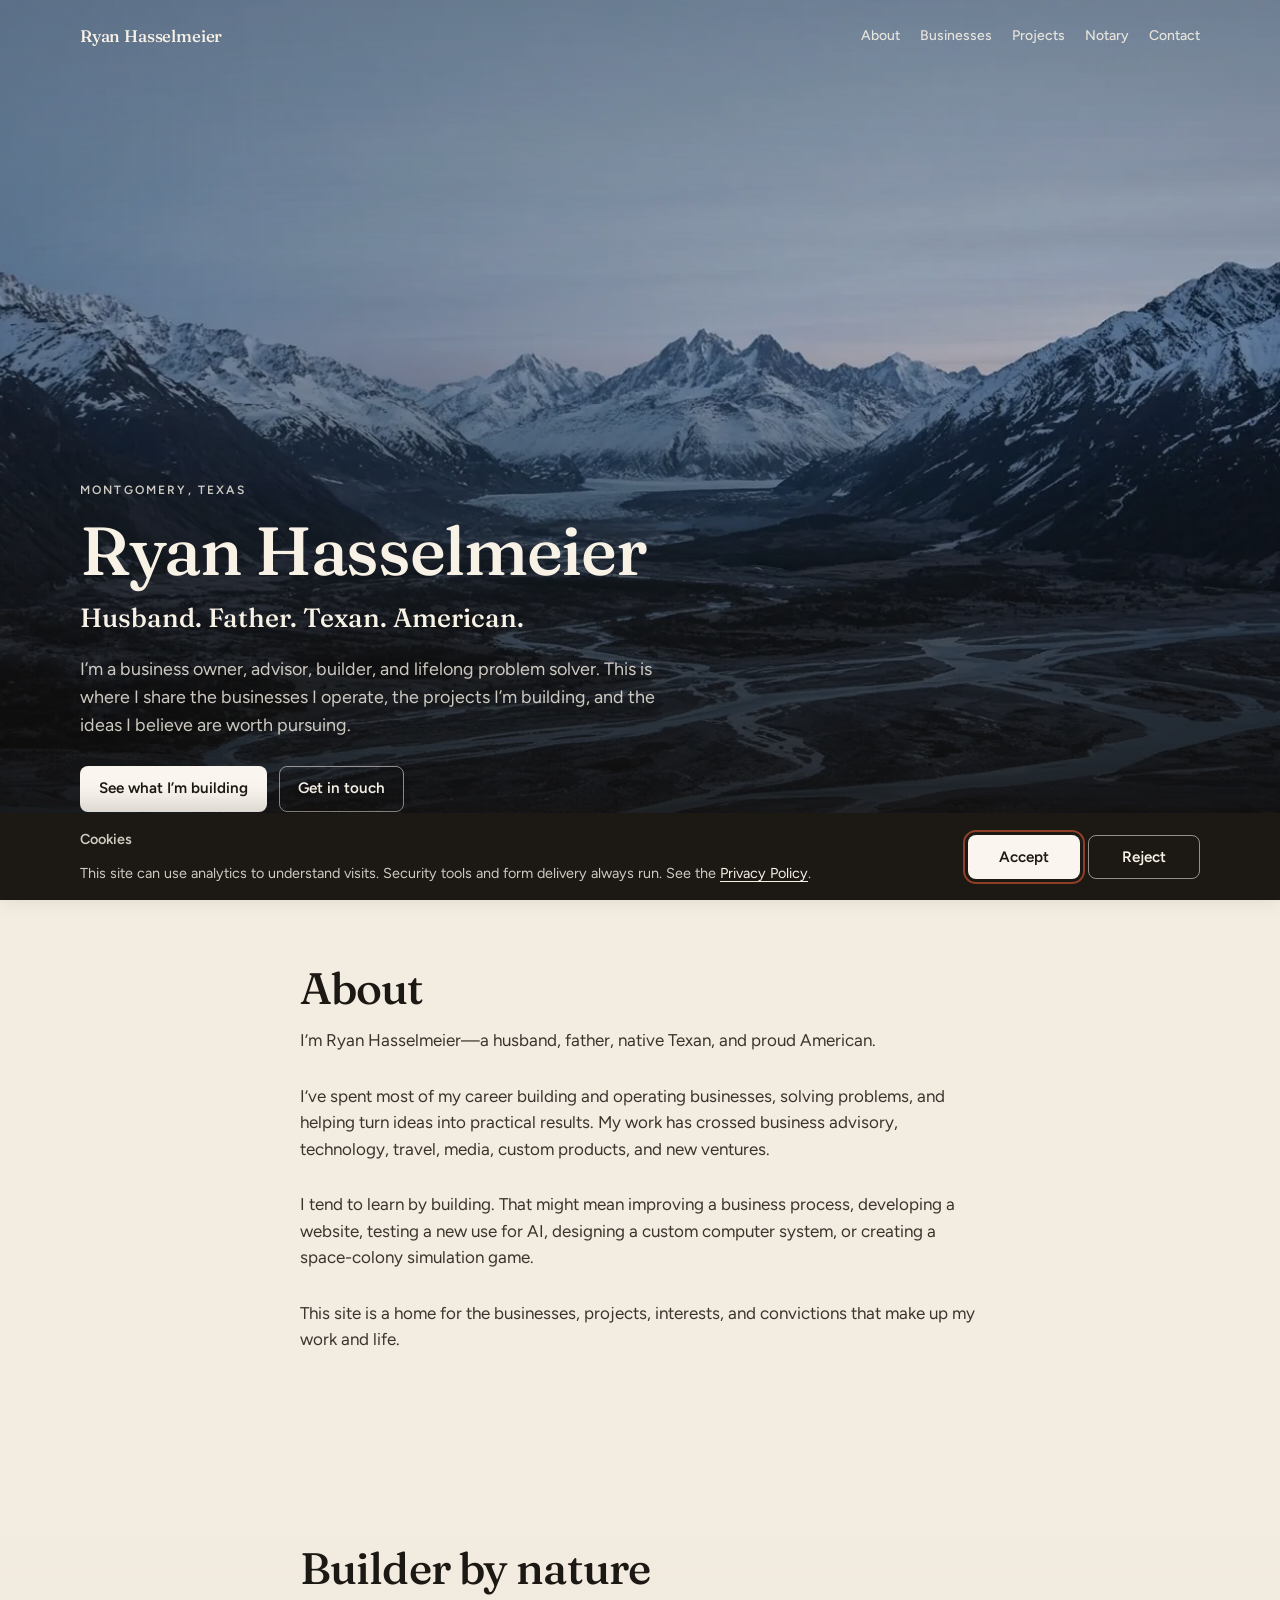
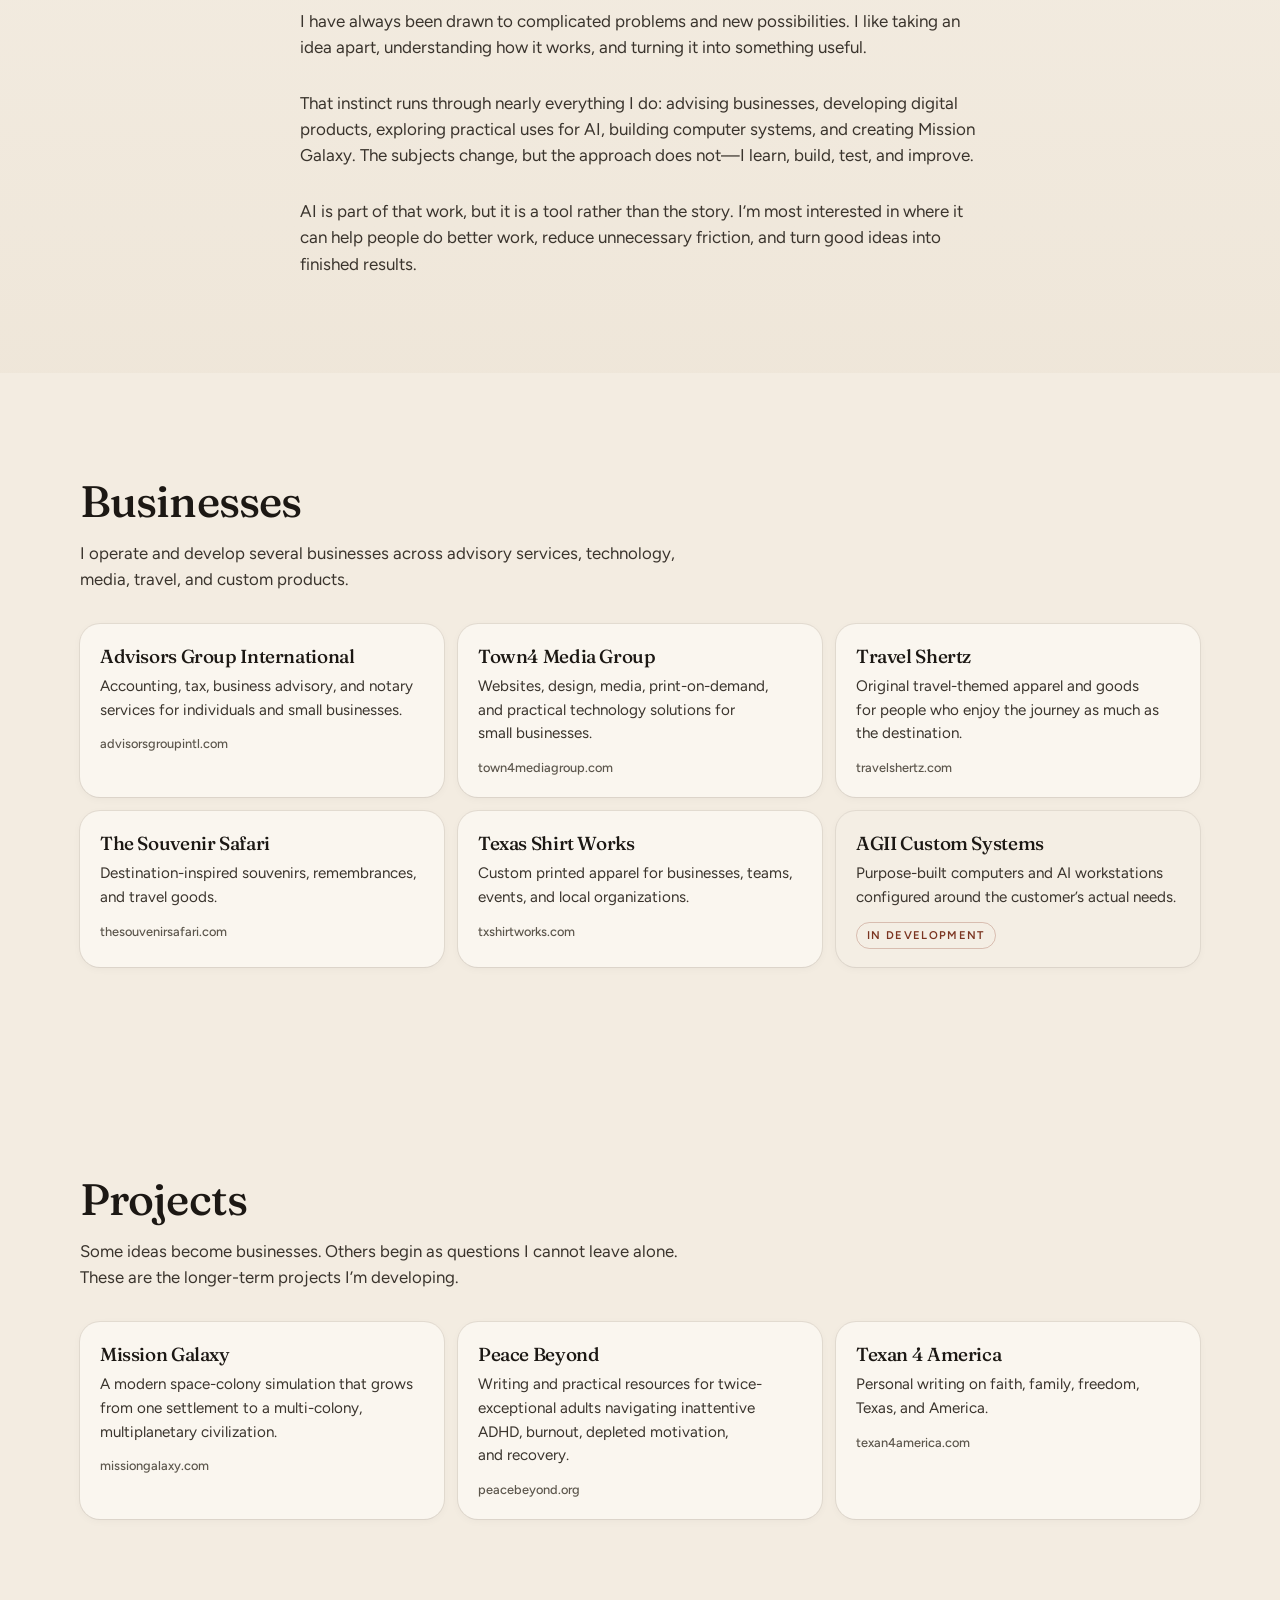
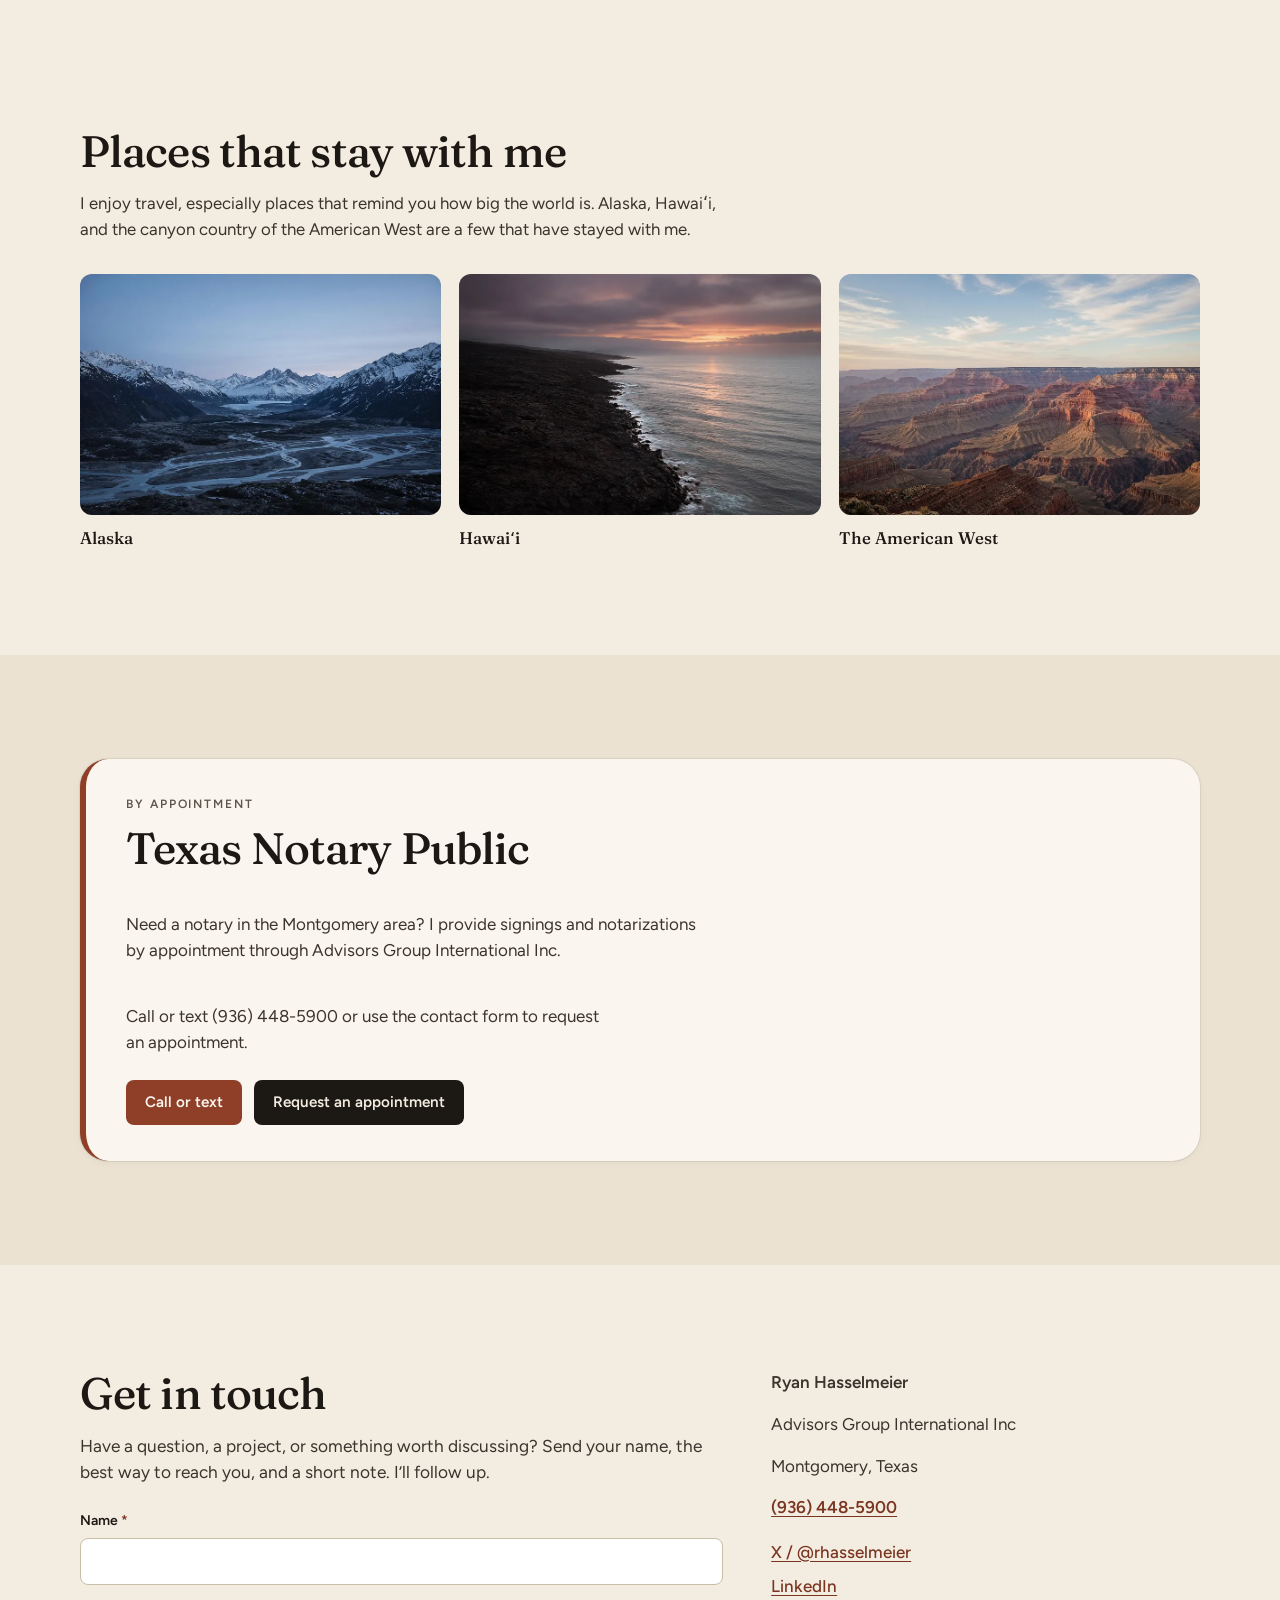
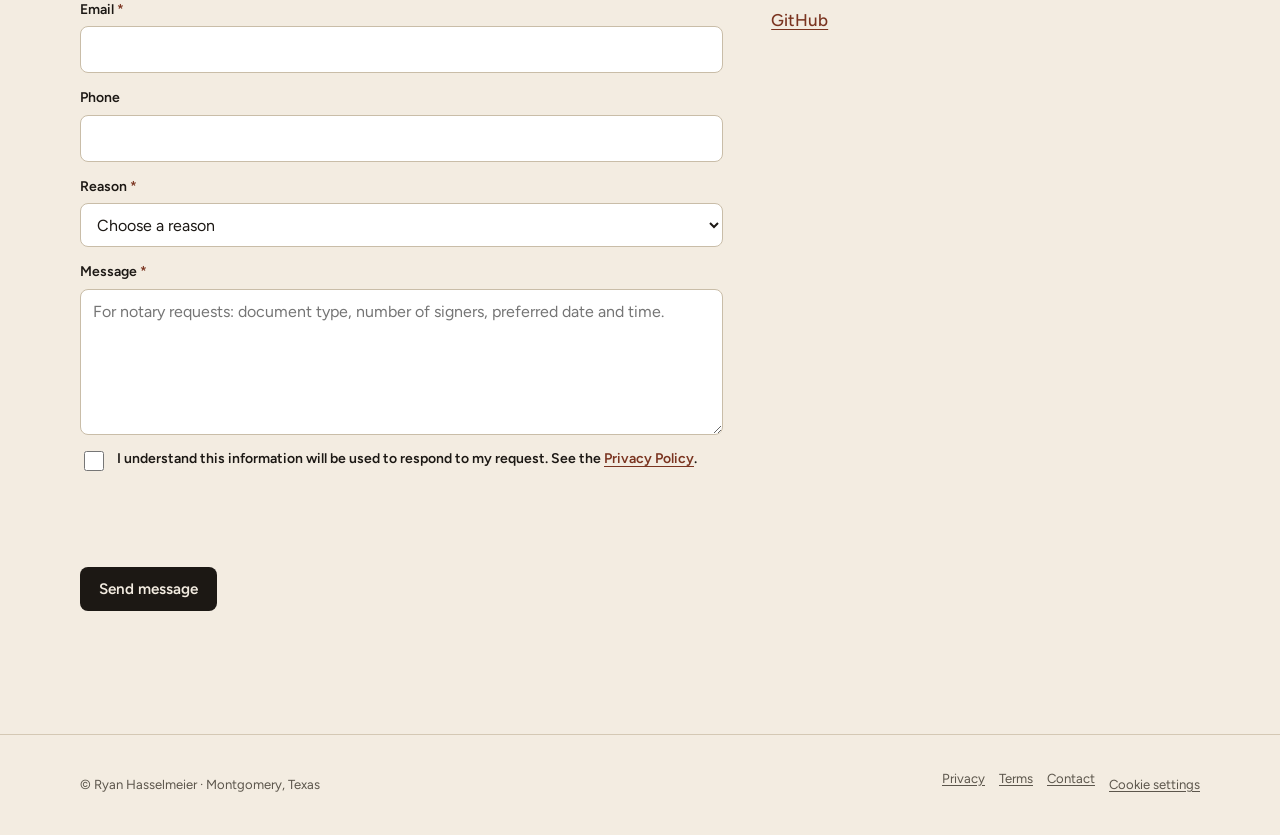
==== commit 781e82dc: "Present the site as Ryan’s personal home base. Lead with Husband. Father. Texan. American. Replace t" ====
--- a/index.html
+++ b/index.html
@@ -3,27 +3,30 @@
 <head>
   <meta charset="utf-8">
   <meta name="viewport" content="width=device-width, initial-scale=1">
-  <title>Systems, agents and Texas notary | Ryan Hasselmeier</title>
-  <meta name="description" content="Ryan Hasselmeier lives in Montgomery, Texas. He builds businesses, tools, and multi-agent systems — and is a commissioned Texas Notary Public.">
+  <title>Ryan Hasselmeier | Husband. Father. Texan. American.</title>
+  <meta name="description" content="The personal website of Ryan Hasselmeier—a Texas husband, father, business owner, advisor, builder, and creator sharing his businesses, projects, and ideas.">
   <link rel="canonical" href="https://ryanhasselmeier.com/">
   <meta property="og:type" content="website">
   <meta property="og:site_name" content="Ryan Hasselmeier">
   <meta property="og:locale" content="en_US">
-  <meta property="og:title" content="Systems, agents and Texas notary | Ryan Hasselmeier">
-  <meta property="og:description" content="Ryan Hasselmeier lives in Montgomery, Texas. He builds businesses, tools, and multi-agent systems — and is a commissioned Texas Notary Public.">
+  <meta property="og:title" content="Ryan Hasselmeier | Husband. Father. Texan. American.">
+  <meta property="og:description" content="Businesses, projects, ideas, and personal work from Ryan Hasselmeier in Montgomery, Texas.">
   <meta property="og:url" content="https://ryanhasselmeier.com/">
   <meta property="og:image" content="https://ryanhasselmeier.com/og.jpg">
   <meta property="og:image:width" content="1200">
   <meta property="og:image:height" content="630">
   <meta property="og:image:alt" content="Canyon country at dawn with the name Ryan Hasselmeier">
   <meta name="twitter:card" content="summary_large_image">
-  <meta name="twitter:title" content="Systems, agents and Texas notary | Ryan Hasselmeier">
-  <meta name="twitter:description" content="Ryan Hasselmeier lives in Montgomery, Texas. He builds businesses, tools, and multi-agent systems — and is a commissioned Texas Notary Public.">
+  <meta name="twitter:title" content="Ryan Hasselmeier | Husband. Father. Texan. American.">
+  <meta name="twitter:description" content="Businesses, projects, ideas, and personal work from Ryan Hasselmeier in Montgomery, Texas.">
   <meta name="twitter:image" content="https://ryanhasselmeier.com/og.jpg">
   <link rel="icon" href="/favicon.ico" sizes="any">
   <link rel="icon" href="/favicon.svg" type="image/svg+xml">
   <link rel="apple-touch-icon" href="/apple-touch-icon.png">
   <meta name="theme-color" content="#f3ece1">
+  <link rel="preload" as="image" type="image/webp" href="/images/hero-1600.webp"
+    imagesrcset="/images/hero-960.webp 960w, /images/hero-1600.webp 1600w, /images/hero-1728.webp 1728w"
+    imagesizes="100vw">
   <link rel="stylesheet" href="/css/site.css">
   <script type="application/ld+json">
   {
@@ -31,12 +34,11 @@
     "@type": "Person",
     "name": "Ryan Hasselmeier",
     "url": "https://ryanhasselmeier.com/",
+    "description": "Husband, father, Texan, and American. Business owner, advisor, builder, and creator in Montgomery, Texas.",
     "address": {
       "@type": "PostalAddress",
-      "streetAddress": "43 Brookgreen Cir N",
       "addressLocality": "Montgomery",
       "addressRegion": "TX",
-      "postalCode": "77356",
       "addressCountry": "US"
     },
     "telephone": "+19364485900",
@@ -58,8 +60,8 @@
       <a class="brand" href="/">Ryan Hasselmeier</a>
       <nav class="nav" aria-label="Primary">
         <a href="#about">About</a>
-        <a href="#agents">Agents</a>
-        <a href="#work">Work</a>
+        <a href="#businesses">Businesses</a>
+        <a href="#projects">Projects</a>
         <a href="#notary">Notary</a>
         <a href="#contact">Contact</a>
       </nav>
@@ -67,125 +69,176 @@
   </header>
 
   <section class="hero" id="hero">
-    <div class="hero-media">
-      <picture>
-        <source type="image/webp"
-          srcset="/images/hero-960.webp 960w, /images/hero-1600.webp 1600w, /images/hero-2400.webp 2400w"
-          sizes="100vw">
-        <source type="image/jpeg"
-          srcset="/images/hero-960.jpg 960w, /images/hero-1600.jpg 1600w, /images/hero-2400.jpg 2400w"
-          sizes="100vw">
-        <img src="/images/hero.jpg" alt="Layered canyon country at first light, receding into thin weather under a pale sky." width="1920" height="1080" fetchpriority="high" decoding="async">
-      </picture>
+    <!--
+      Hero media swap point.
+      Current still: existing Alaska landscape (stock stand-in until Ryan’s photo).
+      Later, replace the <picture> inside .hero-media-motion with a muted looping
+      <video class="hero-video" playsinline muted loop autoplay poster="/images/hero.jpg">
+        <source src="/videos/alaska.mp4" type="video/mp4">
+      </video>
+      CSS already covers video with object-fit: cover. Keep overlays as they are.
+    -->
+    <div class="hero-media" id="hero-media" data-hero-media>
+      <div class="hero-media-motion">
+        <picture>
+          <source type="image/webp"
+            srcset="/images/hero-960.webp 960w, /images/hero-1600.webp 1600w, /images/hero-1728.webp 1728w"
+            sizes="100vw">
+          <source type="image/jpeg"
+            srcset="/images/hero-960.jpg 960w, /images/hero-1600.jpg 1600w, /images/hero-1728.jpg 1728w"
+            sizes="100vw">
+          <img src="/images/hero.jpg" alt="Alaskan glacial valley with a braided river under snow peaks and a pale sky." width="1728" height="1152" fetchpriority="high" decoding="async">
+        </picture>
+      </div>
     </div>
     <div class="hero-scrim" aria-hidden="true"></div>
+    <div class="hero-haze" aria-hidden="true"></div>
     <div class="hero-inner">
-      <p class="hero-kicker">Montgomery · Texas</p>
+      <p class="hero-kicker">Montgomery, Texas</p>
       <h1>Ryan Hasselmeier</h1>
-      <p class="hero-line">Texas. Systems. Design. Agents.</p>
-      <p class="hero-deck">I build the businesses, tools, and workflows I actually use — advisory work, media and apparel, travel goods, civic writing, and multi-agent AI systems.</p>
+      <p class="hero-line">Husband. Father. Texan. American.</p>
+      <p class="hero-deck">I’m a business owner, advisor, builder, and lifelong problem solver. This is where I share the businesses I operate, the projects I’m building, and the ideas I believe are worth pursuing.</p>
       <div class="hero-actions">
-        <a class="btn btn-light" href="#contact">Get in touch</a>
-        <a class="btn btn-ghost" href="#notary" data-prefill-notary>Notary in Montgomery</a>
-      </div>
-    </div>
+        <a class="btn btn-light" href="#businesses">See what I’m building</a>
+        <a class="btn btn-ghost" href="#contact">Get in touch</a>
+      </div>
+    </div>
+    <a class="hero-scroll" href="#about" aria-label="Scroll to about">
+      <span aria-hidden="true"></span>
+    </a>
   </section>
 
   <main id="main">
-    <section class="section" id="about">
-      <div class="wrap">
+    <section class="section section-prose" id="about">
+      <div class="wrap-narrow">
         <h2>About</h2>
         <div class="stack">
-          <p>I live and work in Montgomery, Texas.</p>
-          <p>Background in tax and advisory, operations, and building small businesses. These days I spend most of my time on AI and agentic engineering. I still do local notary work by appointment.</p>
-          <p>I am drawn to big landscapes and to systems that hold up.</p>
-        </div>
-      </div>
-    </section>
-
-    <section class="section" id="agents">
-      <div class="wrap">
-        <h2>Agents and systems</h2>
-        <div class="stack-lg">
-          <p class="lede">This is current work, not a hobby footnote. I design and run multi-agent workflows for real operations — not demos. The point is tools that reduce friction and actually ship.</p>
-          <p>Daily stack: SuperGrok and Grok Build / Grok Bot, Cursor, Claude and Claude Code, ChatGPT and Codex, Gemini, and Perplexity.</p>
-          <p>I treat Box as the document source of truth, with MCP connectors, skills, and session open/close. No secrets in public repos.</p>
-          <p>I also build voice and business agents with Vapi, alongside the coding agents.</p>
-        </div>
-        <ul class="toolkit" aria-label="Tools in daily use">
-          <li>SuperGrok</li>
-          <li>Grok Build / Grok Bot</li>
-          <li>Cursor</li>
-          <li>Claude</li>
-          <li>Claude Code</li>
-          <li>ChatGPT</li>
-          <li>Codex</li>
-          <li>Gemini</li>
-          <li>Perplexity</li>
-          <li>Box</li>
-          <li>MCP</li>
-          <li>Vapi</li>
-        </ul>
-        <a class="github-link" href="https://github.com/rhasselmeier" rel="noopener noreferrer">github.com/rhasselmeier</a>
-      </div>
-    </section>
-
-    <section class="section" id="work">
+          <p>I’m Ryan Hasselmeier—a husband, father, native Texan, and proud American.</p>
+          <p>I’ve spent most of my career building and operating businesses, solving problems, and helping turn ideas into practical results. My work has crossed business advisory, technology, travel, media, custom products, and new ventures.</p>
+          <p>I tend to learn by building. That might mean improving a business process, developing a website, testing a new use for AI, designing a custom computer system, or creating a space-colony simulation game.</p>
+          <p>This site is a home for the businesses, projects, interests, and convictions that make up my work and life.</p>
+        </div>
+      </div>
+    </section>
+
+    <section class="section section-prose" id="builder">
+      <div class="wrap-narrow">
+        <h2>Builder by nature</h2>
+        <div class="stack">
+          <p>I have always been drawn to complicated problems and new possibilities. I like taking an idea apart, understanding how it works, and turning it into something useful.</p>
+          <p>That instinct runs through nearly everything I do: advising businesses, developing digital products, exploring practical uses for AI, building computer systems, and creating Mission Galaxy. The subjects change, but the approach does not—I learn, build, test, and improve.</p>
+          <p>AI is part of that work, but it is a tool rather than the story. I’m most interested in where it can help people do better work, reduce unnecessary friction, and turn good ideas into finished results.</p>
+        </div>
+      </div>
+    </section>
+
+    <section class="section" id="businesses">
       <div class="wrap">
         <div class="section-head">
-          <h2>In motion</h2>
-        </div>
-
-        <div class="work-block">
-          <p class="work-label">Building</p>
-          <div class="work-grid">
-            <a class="work-card" href="https://advisorsgroupintl.com" rel="noopener noreferrer">
-              <h3>Advisors Group International</h3>
-              <p>Tax, advisory, and notary.</p>
-              <span class="work-url">advisorsgroupintl.com</span>
-            </a>
-            <a class="work-card" href="https://town4mediagroup.com" rel="noopener noreferrer">
-              <h3>Town4 Media Group</h3>
-              <p>Design, web, and media.</p>
-              <span class="work-url">town4mediagroup.com</span>
-            </a>
-            <a class="work-card" href="https://travelshertz.com" rel="noopener noreferrer">
-              <h3>Travel Shertz</h3>
-              <p>Travel apparel.</p>
-              <span class="work-url">travelshertz.com</span>
-            </a>
-            <a class="work-card" href="https://thesouvenirsafari.com" rel="noopener noreferrer">
-              <h3>The Souvenir Safari</h3>
-              <p>Travel goods.</p>
-              <span class="work-url">thesouvenirsafari.com</span>
-            </a>
-            <a class="work-card" href="https://txshirtworks.com" rel="noopener noreferrer">
-              <h3>Texas Shirt Works</h3>
-              <p>Custom shirts and local print.</p>
-              <span class="work-url">txshirtworks.com</span>
-            </a>
-          </div>
-        </div>
-
-        <div class="work-block">
-          <p class="work-label">Also working on</p>
-          <div class="work-grid">
-            <a class="work-card" href="https://missiongalaxy.com" rel="noopener noreferrer">
-              <h3>Mission Galaxy</h3>
-              <p>Indie space-colony simulation.</p>
-              <span class="work-url">missiongalaxy.com</span>
-            </a>
-            <a class="work-card" href="https://peacebeyond.org" rel="noopener noreferrer">
-              <h3>Peace Beyond</h3>
-              <p>2e ADHD inattentive tools; burnout and anhedonia recovery.</p>
-              <span class="work-url">peacebeyond.org</span>
-            </a>
-            <a class="work-card" href="https://texan4america.com" rel="noopener noreferrer">
-              <h3>Texan 4 America</h3>
-              <p>Texas and American civic writing.</p>
-              <span class="work-url">texan4america.com</span>
-            </a>
-          </div>
+          <h2>Businesses</h2>
+          <p class="section-intro">I operate and develop several businesses across advisory services, technology, media, travel, and custom products.</p>
+        </div>
+        <div class="work-grid">
+          <a class="work-card" href="https://advisorsgroupintl.com" rel="noopener noreferrer">
+            <h3>Advisors Group International</h3>
+            <p>Accounting, tax, business advisory, and notary services for individuals and small businesses.</p>
+            <span class="work-url">advisorsgroupintl.com</span>
+          </a>
+          <a class="work-card" href="https://town4mediagroup.com" rel="noopener noreferrer">
+            <h3>Town4 Media Group</h3>
+            <p>Websites, design, media, print-on-demand, and practical technology solutions for small businesses.</p>
+            <span class="work-url">town4mediagroup.com</span>
+          </a>
+          <a class="work-card" href="https://travelshertz.com" rel="noopener noreferrer">
+            <h3>Travel Shertz</h3>
+            <p>Original travel-themed apparel and goods for people who enjoy the journey as much as the destination.</p>
+            <span class="work-url">travelshertz.com</span>
+          </a>
+          <a class="work-card" href="https://thesouvenirsafari.com" rel="noopener noreferrer">
+            <h3>The Souvenir Safari</h3>
+            <p>Destination-inspired souvenirs, remembrances, and travel goods.</p>
+            <span class="work-url">thesouvenirsafari.com</span>
+          </a>
+          <a class="work-card" href="https://txshirtworks.com" rel="noopener noreferrer">
+            <h3>Texas Shirt Works</h3>
+            <p>Custom printed apparel for businesses, teams, events, and local organizations.</p>
+            <span class="work-url">txshirtworks.com</span>
+          </a>
+          <article class="work-card work-card--soon" aria-label="AGII Custom Systems, in development">
+            <h3>AGII Custom Systems</h3>
+            <p>Purpose-built computers and AI workstations configured around the customer’s actual needs.</p>
+            <span class="work-badge">In development</span>
+          </article>
+        </div>
+      </div>
+    </section>
+
+    <section class="section" id="projects">
+      <div class="wrap">
+        <div class="section-head">
+          <h2>Projects</h2>
+          <p class="section-intro">Some ideas become businesses. Others begin as questions I cannot leave alone. These are the longer-term projects I’m developing.</p>
+        </div>
+        <div class="work-grid work-grid--projects">
+          <a class="work-card" href="https://missiongalaxy.com" rel="noopener noreferrer">
+            <h3>Mission Galaxy</h3>
+            <p>A modern space-colony simulation that grows from one settlement to a multi-colony, multiplanetary civilization.</p>
+            <span class="work-url">missiongalaxy.com</span>
+          </a>
+          <a class="work-card" href="https://peacebeyond.org" rel="noopener noreferrer">
+            <h3>Peace Beyond</h3>
+            <p>Writing and practical resources for twice-exceptional adults navigating inattentive ADHD, burnout, depleted motivation, and recovery.</p>
+            <span class="work-url">peacebeyond.org</span>
+          </a>
+          <a class="work-card" href="https://texan4america.com" rel="noopener noreferrer">
+            <h3>Texan 4 America</h3>
+            <p>Personal writing on faith, family, freedom, Texas, and America.</p>
+            <span class="work-url">texan4america.com</span>
+          </a>
+        </div>
+      </div>
+    </section>
+
+    <section class="section" id="places">
+      <div class="wrap">
+        <div class="section-head">
+          <h2>Places that stay with me</h2>
+          <p class="section-intro">I enjoy travel, especially places that remind you how big the world is. Alaska, Hawaiʻi, and the canyon country of the American West are a few that have stayed with me.</p>
+        </div>
+        <div class="field-grid">
+          <article class="field-card" data-place="alaska">
+            <div class="field-media">
+              <picture>
+                <source type="image/webp" srcset="/images/field-alaska-800.webp 800w, /images/field-alaska-1200.webp 1200w" sizes="(max-width: 767px) 100vw, 33vw">
+                <source type="image/jpeg" srcset="/images/field-alaska-800.jpg 800w, /images/field-alaska-1200.jpg 1200w" sizes="(max-width: 767px) 100vw, 33vw">
+                <img src="/images/field-alaska.jpg" alt="Alaskan glacial valley at blue hour, a braided river under distant snow peaks." width="1400" height="933" loading="lazy" decoding="async">
+              </picture>
+              <!-- Future: personal Alaska photograph or a short muted travel video. -->
+            </div>
+            <p class="field-caption">Alaska</p>
+          </article>
+          <article class="field-card" data-place="hawaii">
+            <div class="field-media">
+              <picture>
+                <source type="image/webp" srcset="/images/field-hawaii-800.webp 800w, /images/field-hawaii-1200.webp 1200w" sizes="(max-width: 767px) 100vw, 33vw">
+                <source type="image/jpeg" srcset="/images/field-hawaii-800.jpg 800w, /images/field-hawaii-1200.jpg 1200w" sizes="(max-width: 767px) 100vw, 33vw">
+                <img src="/images/field-hawaii.jpg" alt="Hawaiian volcanic coastline at dusk, dark lava meeting a pale ocean." width="1400" height="933" loading="lazy" decoding="async">
+              </picture>
+              <!-- Future: personal Hawaiʻi photograph or a short muted travel video. -->
+            </div>
+            <p class="field-caption">Hawaiʻi</p>
+          </article>
+          <article class="field-card" data-place="american-west">
+            <div class="field-media">
+              <picture>
+                <source type="image/webp" srcset="/images/field-canyon-800.webp 800w, /images/field-canyon-1200.webp 1200w" sizes="(max-width: 767px) 100vw, 33vw">
+                <source type="image/jpeg" srcset="/images/field-canyon-800.jpg 800w, /images/field-canyon-1200.jpg 1200w" sizes="(max-width: 767px) 100vw, 33vw">
+                <img src="/images/field-canyon.jpg" alt="Grand Canyon rim in late afternoon, layered red stone receding into haze." width="1400" height="933" loading="lazy" decoding="async">
+              </picture>
+              <!-- Future: personal American West photograph or a short muted travel video. -->
+            </div>
+            <p class="field-caption">The American West</p>
+          </article>
         </div>
       </div>
     </section>
@@ -197,46 +250,12 @@
             <p class="eyebrow">By appointment</p>
             <h2>Texas Notary Public</h2>
           </div>
-          <p class="notary-note">Commissioned Texas Notary Public. Signings and notarizations by appointment in the Montgomery area. Services through Advisors Group International Inc.</p>
-          <a class="notary-phone" href="tel:+19364485900">(936) 448-5900</a>
+          <p class="notary-note">Need a notary in the Montgomery area? I provide signings and notarizations by appointment through Advisors Group International Inc.</p>
+          <p class="notary-note">Call or text (936) 448-5900 or use the contact form to request an appointment.</p>
           <div class="notary-actions">
-            <a class="btn btn-accent" href="#contact" data-prefill-notary>Request an appointment</a>
-            <span>Phone or text. Same number.</span>
+            <a class="btn btn-accent" href="tel:+19364485900">Call or text</a>
+            <a class="btn btn-ink" href="#contact" data-prefill-notary>Request an appointment</a>
           </div>
-        </div>
-      </div>
-    </section>
-
-    <section class="section" id="field-notes">
-      <div class="wrap">
-        <div class="section-head">
-          <h2>Field notes</h2>
-        </div>
-        <div class="field-grid">
-          <article class="field-card">
-            <picture>
-              <source type="image/webp" srcset="/images/field-alaska-800.webp 800w, /images/field-alaska-1200.webp 1200w" sizes="(max-width: 767px) 100vw, 33vw">
-              <source type="image/jpeg" srcset="/images/field-alaska-800.jpg 800w, /images/field-alaska-1200.jpg 1200w" sizes="(max-width: 767px) 100vw, 33vw">
-              <img src="/images/field-alaska.jpg" alt="Alaskan glacial valley at blue hour, a braided river under distant snow peaks." width="1400" height="933" loading="lazy" decoding="async">
-            </picture>
-            <p class="field-caption">Interior Alaska. Weather over a long valley.</p>
-          </article>
-          <article class="field-card">
-            <picture>
-              <source type="image/webp" srcset="/images/field-hawaii-800.webp 800w, /images/field-hawaii-1200.webp 1200w" sizes="(max-width: 767px) 100vw, 33vw">
-              <source type="image/jpeg" srcset="/images/field-hawaii-800.jpg 800w, /images/field-hawaii-1200.jpg 1200w" sizes="(max-width: 767px) 100vw, 33vw">
-              <img src="/images/field-hawaii.jpg" alt="Hawaiian volcanic coastline at dusk, dark lava meeting a pale ocean." width="1400" height="933" loading="lazy" decoding="async">
-            </picture>
-            <p class="field-caption">Hawaiʻi. Lava meeting open water.</p>
-          </article>
-          <article class="field-card">
-            <picture>
-              <source type="image/webp" srcset="/images/field-canyon-800.webp 800w, /images/field-canyon-1200.webp 1200w" sizes="(max-width: 767px) 100vw, 33vw">
-              <source type="image/jpeg" srcset="/images/field-canyon-800.jpg 800w, /images/field-canyon-1200.jpg 1200w" sizes="(max-width: 767px) 100vw, 33vw">
-              <img src="/images/field-canyon.jpg" alt="Grand Canyon rim in late afternoon, layered red stone receding into haze." width="1400" height="933" loading="lazy" decoding="async">
-            </picture>
-            <p class="field-caption">Canyon country. Distance doing the work.</p>
-          </article>
         </div>
       </div>
     </section>
@@ -245,8 +264,8 @@
       <div class="wrap">
         <div class="contact-grid">
           <div>
-            <h2>Contact</h2>
-            <p class="lede contact-intro">Name, a way to reach you, and what you need. I will follow up.</p>
+            <h2>Get in touch</h2>
+            <p class="lede contact-intro">Have a question, a project, or something worth discussing? Send your name, the best way to reach you, and a short note. I’ll follow up.</p>
 
             <form id="contact-form" novalidate>
               <div class="stack">
@@ -316,7 +335,7 @@
             <div class="contact-vcard">
               <p><strong>Ryan Hasselmeier</strong></p>
               <p>Advisors Group International Inc</p>
-              <p>43 Brookgreen Cir N<br>Montgomery, TX 77356</p>
+              <p>Montgomery, Texas</p>
               <p><a href="tel:+19364485900">(936) 448-5900</a></p>
             </div>
             <ul class="social-list">
--- a/css/site.css
+++ b/css/site.css
@@ -135,7 +135,7 @@
 
 img, picture, svg, video { max-width: 100%; height: auto; display: block; }
 img { outline: 1px solid rgba(28, 24, 20, 0.08); outline-offset: -1px; }
-.hero img { outline: none; }
+.hero img, .hero video { outline: none; }
 
 h1, h2, h3, h4 {
   font-family: var(--font-display);
@@ -174,6 +174,8 @@
   white-space: nowrap;
   border: 0;
 }
+.skip-link {
+  position: absolute;
   left: 12px;
   top: -48px;
   z-index: 200;
@@ -271,13 +273,29 @@
   align-items: flex-end;
   color: var(--hero-fg);
   isolation: isolate;
+  overflow: hidden;
 }
 .hero-media {
   position: absolute;
   inset: 0;
   z-index: -2;
-}
-.hero-media img {
+  overflow: hidden;
+  will-change: transform;
+}
+.hero-media-motion {
+  position: absolute;
+  inset: -10%;
+  animation: kenburns 36s ease-in-out alternate infinite;
+  will-change: transform;
+}
+.hero-media-motion picture {
+  width: 100%;
+  height: 100%;
+  display: block;
+}
+.hero-media img,
+.hero-media video,
+.hero-video {
   width: 100%;
   height: 100%;
   object-fit: cover;
@@ -287,18 +305,46 @@
   position: absolute;
   inset: 0;
   z-index: -1;
+  background:
+    linear-gradient(
+      to top,
+      rgba(16, 13, 10, 0.88) 0%,
+      rgba(16, 13, 10, 0.48) 34%,
+      rgba(16, 13, 10, 0.16) 62%,
+      rgba(16, 13, 10, 0.32) 100%
+    ),
+    radial-gradient(ellipse at 28% 38%, rgba(70, 90, 100, 0.16), transparent 58%);
+  pointer-events: none;
+}
+.hero-haze {
+  position: absolute;
+  inset: 0;
+  z-index: -1;
   background: linear-gradient(
-    to top,
-    rgba(22, 18, 14, 0.82) 0%,
-    rgba(22, 18, 14, 0.42) 38%,
-    rgba(22, 18, 14, 0.14) 68%,
-    rgba(22, 18, 14, 0.18) 100%
+    180deg,
+    rgba(243, 236, 225, 0.1) 0%,
+    transparent 30%,
+    rgba(16, 13, 10, 0.18) 100%
   );
+  pointer-events: none;
+}
+.hero::after {
+  content: "";
+  position: absolute;
+  left: 0;
+  right: 0;
+  bottom: -1px;
+  height: 56px;
+  background: linear-gradient(to bottom, transparent, var(--paper));
+  pointer-events: none;
+  z-index: 1;
 }
 .hero-inner {
+  position: relative;
+  z-index: 2;
   width: min(var(--wrap), 100% - (var(--gutter) * 2));
   margin-inline: auto;
-  padding: calc(var(--header-h) + 24px) 0 56px;
+  padding: calc(var(--header-h) + 24px) 0 72px;
 }
 .hero-kicker {
   font-size: 0.75rem;
@@ -324,7 +370,7 @@
 .hero-deck {
   max-width: 38rem;
   font-size: 1.05rem;
-  line-height: 1.5;
+  line-height: 1.55;
   color: var(--hero-muted);
   margin-bottom: 28px;
 }
@@ -332,6 +378,37 @@
   display: flex;
   flex-wrap: wrap;
   gap: 12px;
+}
+.hero-scroll {
+  position: absolute;
+  left: 50%;
+  bottom: 18px;
+  z-index: 2;
+  width: 28px;
+  height: 44px;
+  margin-left: -14px;
+  display: grid;
+  place-items: center;
+  text-decoration: none;
+  opacity: 0.72;
+}
+.hero-scroll span {
+  width: 10px;
+  height: 10px;
+  border-right: 1.5px solid var(--hero-fg);
+  border-bottom: 1.5px solid var(--hero-fg);
+  transform: rotate(45deg);
+  animation: scrollhint 2.4s var(--ease-out) infinite;
+}
+.hero-scroll:hover { opacity: 1; }
+
+@keyframes kenburns {
+  from { transform: scale(1) translate3d(0, 0, 0); }
+  to { transform: scale(1.08) translate3d(-1.8%, 1.2%, 0); }
+}
+@keyframes scrollhint {
+  0%, 100% { opacity: 0.35; transform: rotate(45deg) translateY(0); }
+  50% { opacity: 1; transform: rotate(45deg) translateY(5px); }
 }
 
 .btn {
@@ -384,10 +461,14 @@
 }
 .section-head {
   margin-bottom: var(--space-6);
+  max-width: 42rem;
+}
+.section-head h2 { margin-bottom: 0.45em; }
+.section-intro {
+  color: var(--ink-soft);
+  font-size: 1.05rem;
   max-width: 40rem;
 }
-.section-head h2 { margin-bottom: 0; }
-#about .stack, #agents .stack-lg { margin-top: 14px; }
 .eyebrow {
   font-size: 0.75rem;
   font-weight: 600;
@@ -408,35 +489,14 @@
 .stack { display: grid; gap: 14px; }
 .stack-lg { display: grid; gap: 18px; }
 
-/* About */
-#about .lede, #about p { max-width: 38rem; color: var(--ink-soft); }
-
-/* Agents */
-.toolkit {
-  list-style: none;
-  margin: 28px 0 0;
-  padding: 0;
-  display: flex;
-  flex-wrap: wrap;
-  gap: 8px;
-}
-.toolkit li {
-  font-size: 0.8125rem;
-  font-weight: 500;
-  color: var(--ink-soft);
-  background: var(--paper-elevated);
-  box-shadow: var(--shadow-border);
-  padding: 8px 12px;
-  border-radius: 999px;
-}
-.github-link {
-  display: inline-block;
-  margin-top: 22px;
-  font-weight: 600;
-  font-size: 0.95rem;
-}
-
-/* Work */
+/* About / Builder */
+.section-prose p { color: var(--ink-soft); }
+#about { padding-top: var(--space-8); }
+#builder {
+  background: linear-gradient(180deg, transparent 0%, rgba(231, 220, 203, 0.35) 100%);
+}
+
+/* Work / businesses / projects */
 .work-block + .work-block { margin-top: var(--space-7); }
 .work-label {
   font-size: 0.8rem;
@@ -448,27 +508,28 @@
 }
 .work-grid {
   display: grid;
-  gap: 12px;
+  gap: 14px;
 }
 .work-card {
   display: block;
   background: var(--paper-elevated);
   box-shadow: var(--shadow-border);
   border-radius: var(--radius-lg);
-  padding: 18px 18px 16px;
+  padding: 22px 20px 18px;
   text-decoration: none;
   color: inherit;
   transition: box-shadow var(--motion-fast) var(--ease-out), transform var(--motion-fast) var(--ease-out);
-}
-.work-card:hover {
+  min-height: 100%;
+}
+a.work-card:hover {
   box-shadow:
     0 0 0 1px rgba(28, 24, 20, 0.1),
     0 6px 18px rgba(28, 24, 20, 0.06);
   color: inherit;
 }
 .work-card h3 {
-  font-size: 1.15rem;
-  margin-bottom: 6px;
+  font-size: 1.18rem;
+  margin-bottom: 8px;
 }
 .work-card p {
   color: var(--ink-soft);
@@ -476,10 +537,26 @@
 }
 .work-url {
   display: inline-block;
-  margin-top: 10px;
+  margin-top: 12px;
   font-size: 0.8rem;
   font-weight: 500;
   color: var(--muted);
+}
+.work-card--soon {
+  cursor: default;
+  background: #f4eee4;
+}
+.work-badge {
+  display: inline-block;
+  margin-top: 12px;
+  font-size: 0.7rem;
+  font-weight: 600;
+  letter-spacing: 0.12em;
+  text-transform: uppercase;
+  color: var(--accent-text);
+  border: 1px solid rgba(143, 63, 40, 0.28);
+  border-radius: 999px;
+  padding: 4px 10px;
 }
 
 /* Notary */
@@ -512,23 +589,33 @@
 .notary-note { color: var(--ink-soft); max-width: 36rem; }
 .notary-actions { display: flex; flex-wrap: wrap; gap: 12px; align-items: center; }
 
-/* Field notes */
+/* Places */
 .field-grid {
   display: grid;
   gap: 20px;
 }
-.field-card picture,
-.field-card img {
-  width: 100%;
-  aspect-ratio: 3 / 2;
-  object-fit: cover;
+.field-media {
+  position: relative;
+  overflow: hidden;
   border-radius: var(--radius-md);
   background: var(--sand);
+  aspect-ratio: 3 / 2;
+}
+.field-media picture,
+.field-media img,
+.field-media video {
+  position: absolute;
+  inset: 0;
+  width: 100%;
+  height: 100%;
+  object-fit: cover;
+  outline: none;
 }
 .field-caption {
   margin-top: 10px;
-  font-size: 0.92rem;
-  color: var(--ink-soft);
+  font-family: var(--font-display);
+  font-size: 1.05rem;
+  color: var(--ink);
 }
 
 /* Contact */
@@ -793,15 +880,16 @@
 
 /* Motion */
 .hero-kicker, .hero h1, .hero-line, .hero-deck, .hero-actions {
-  animation: rise 500ms var(--ease-out) both;
-}
-.hero h1 { animation-delay: 40ms; }
-.hero-line { animation-delay: 80ms; }
-.hero-deck { animation-delay: 120ms; }
-.hero-actions { animation-delay: 160ms; }
+  animation: rise 640ms var(--ease-out) both;
+}
+.hero-kicker { animation-delay: 40ms; }
+.hero h1 { animation-delay: 110ms; }
+.hero-line { animation-delay: 180ms; }
+.hero-deck { animation-delay: 250ms; }
+.hero-actions { animation-delay: 320ms; }
 
 @keyframes rise {
-  from { opacity: 0; transform: translateY(10px); }
+  from { opacity: 0; transform: translateY(14px); }
   to { opacity: 1; transform: translateY(0); }
 }
 
@@ -810,7 +898,13 @@
   .hero-kicker, .hero h1, .hero-line, .hero-deck, .hero-actions {
     animation: none;
   }
+  .hero-media-motion {
+    animation: none;
+    inset: 0;
+  }
+  .hero-scroll span { animation: none; }
   .btn:active { transform: none; }
+  .hero-media { transform: none !important; }
 }
 
 /* Breakpoints ~375, 768, 1024, 1280 */
@@ -819,8 +913,9 @@
 }
 @media (min-width: 768px) {
   :root { --gutter: 32px; --header-h: 72px; }
-  .section { padding: var(--space-9) 0; }
-  .hero-inner { padding-bottom: 72px; }
+  .section { padding: calc(var(--space-9) + 8px) 0; }
+  .section-prose { padding-block: var(--space-9); }
+  .hero-inner { padding-bottom: 88px; }
   .work-grid { grid-template-columns: 1fr 1fr; }
   .field-grid { grid-template-columns: repeat(3, 1fr); gap: 18px; }
   .contact-grid { grid-template-columns: 1.2fr 0.8fr; gap: 48px; align-items: start; }
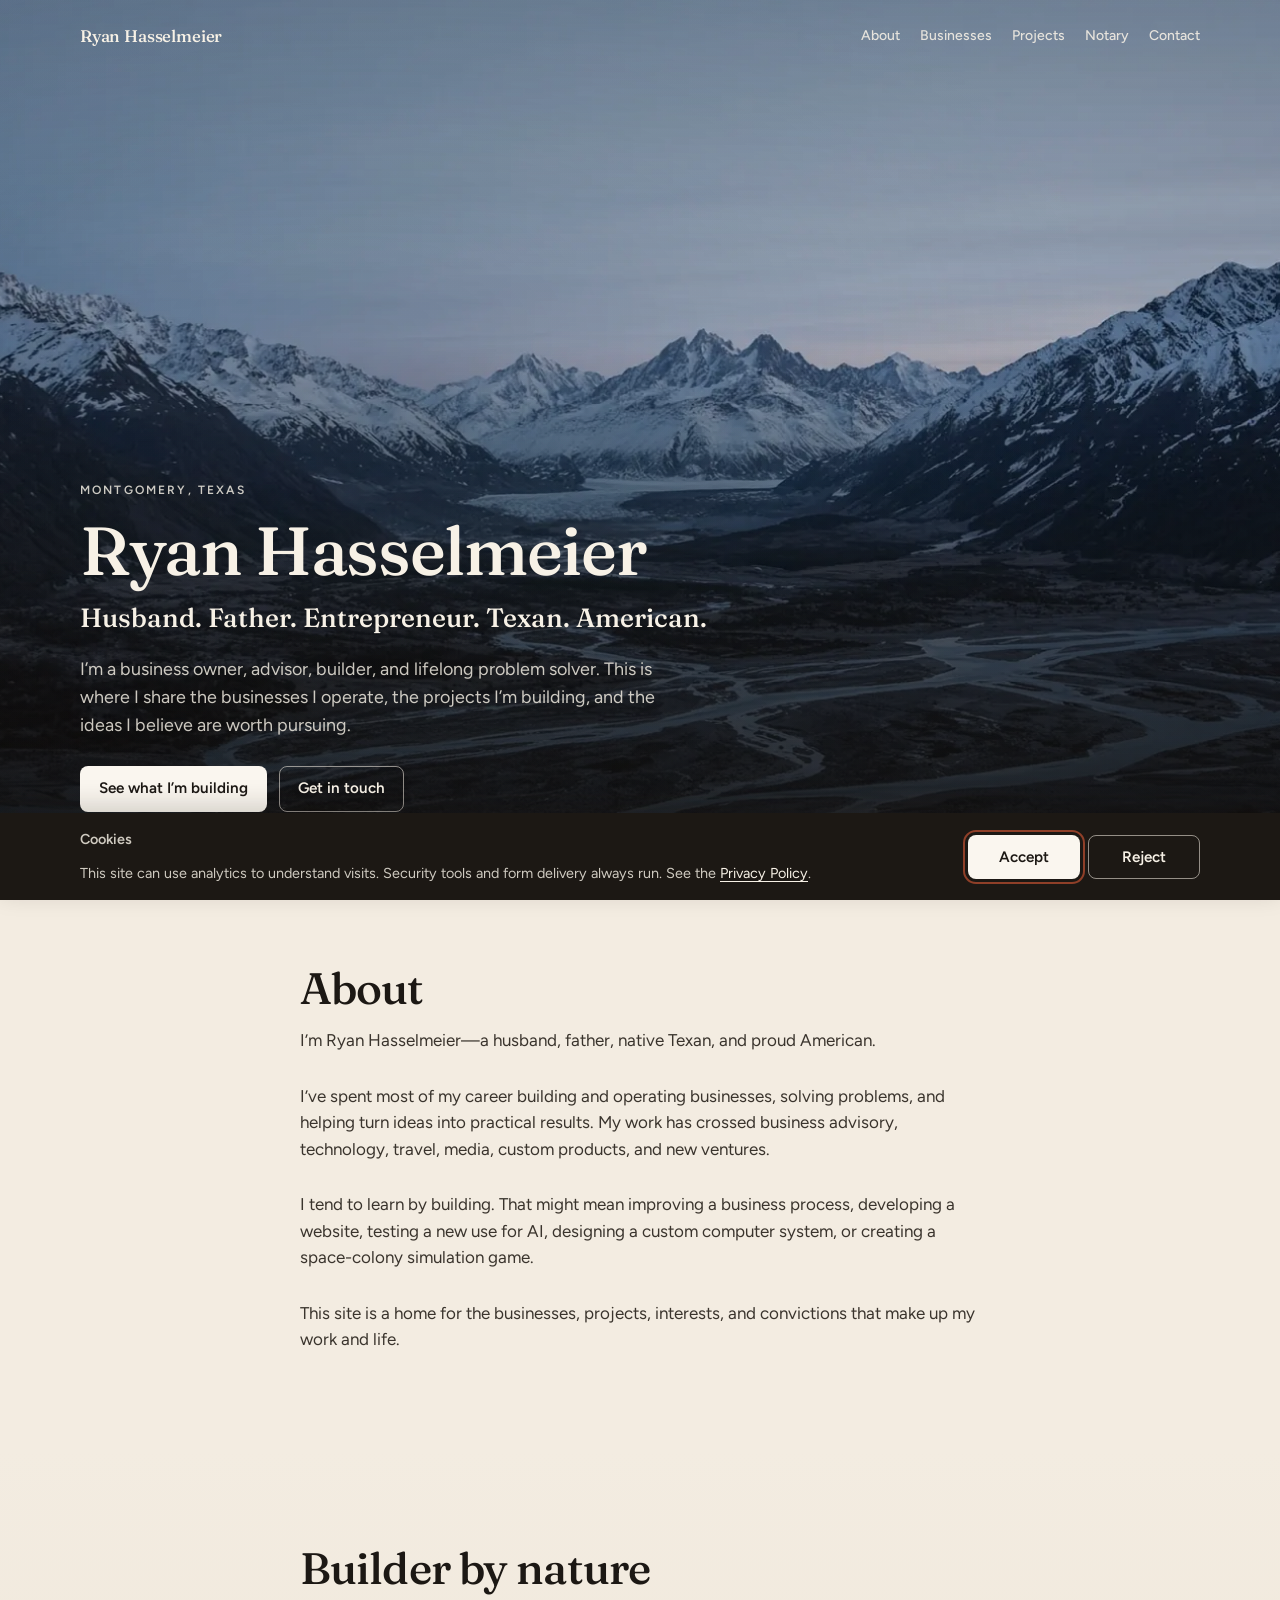
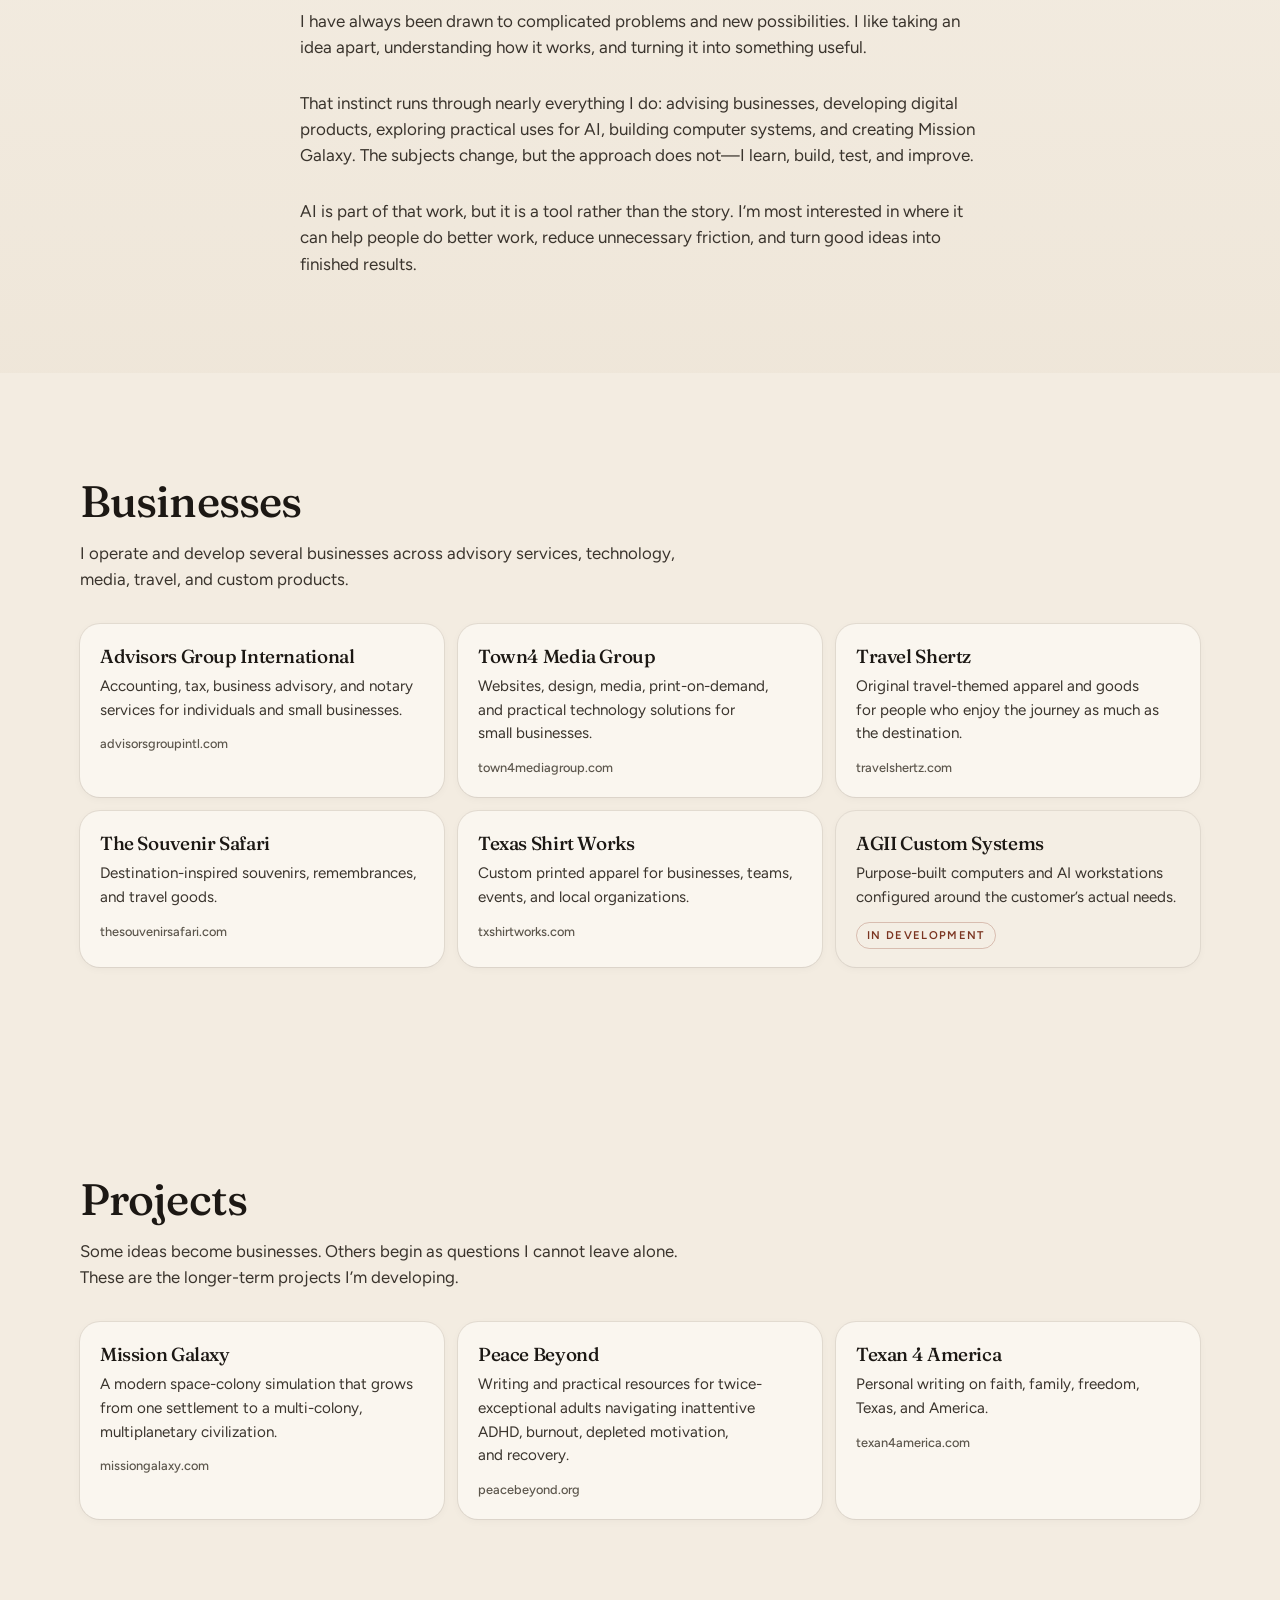
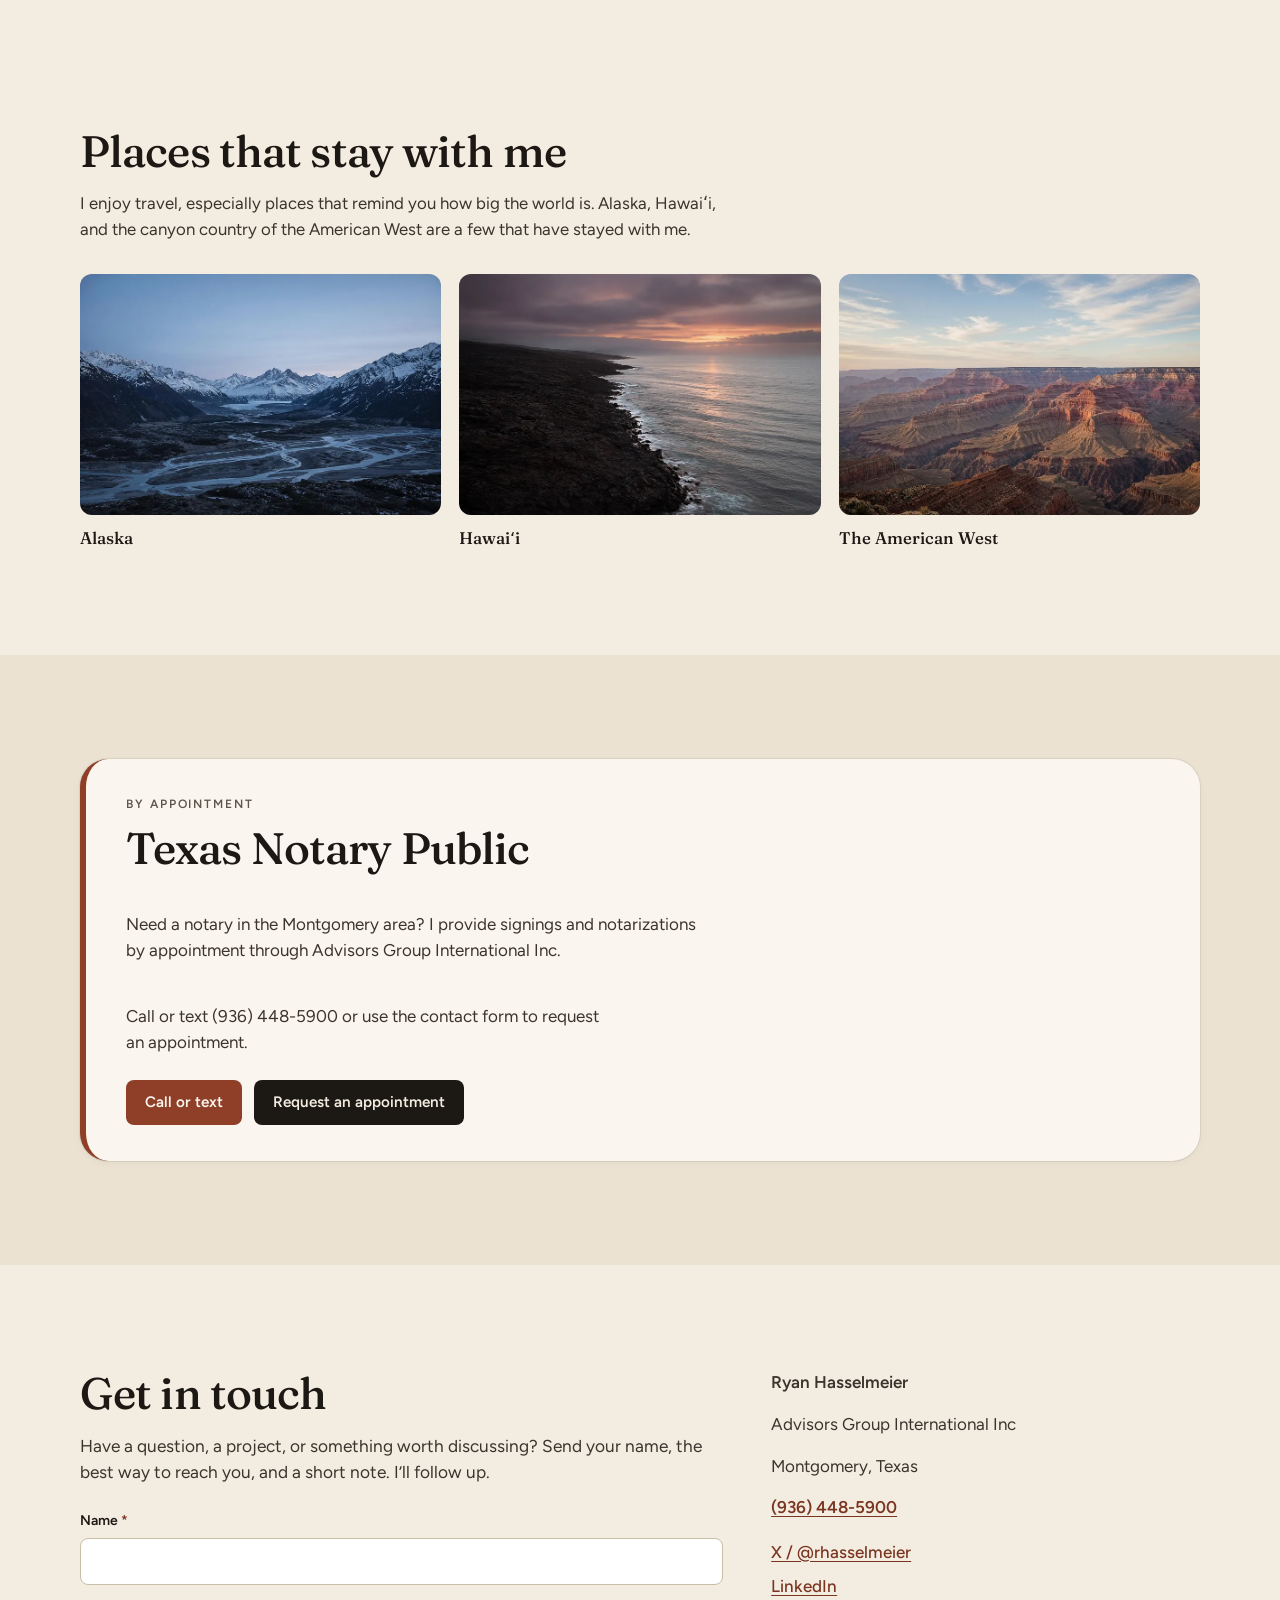
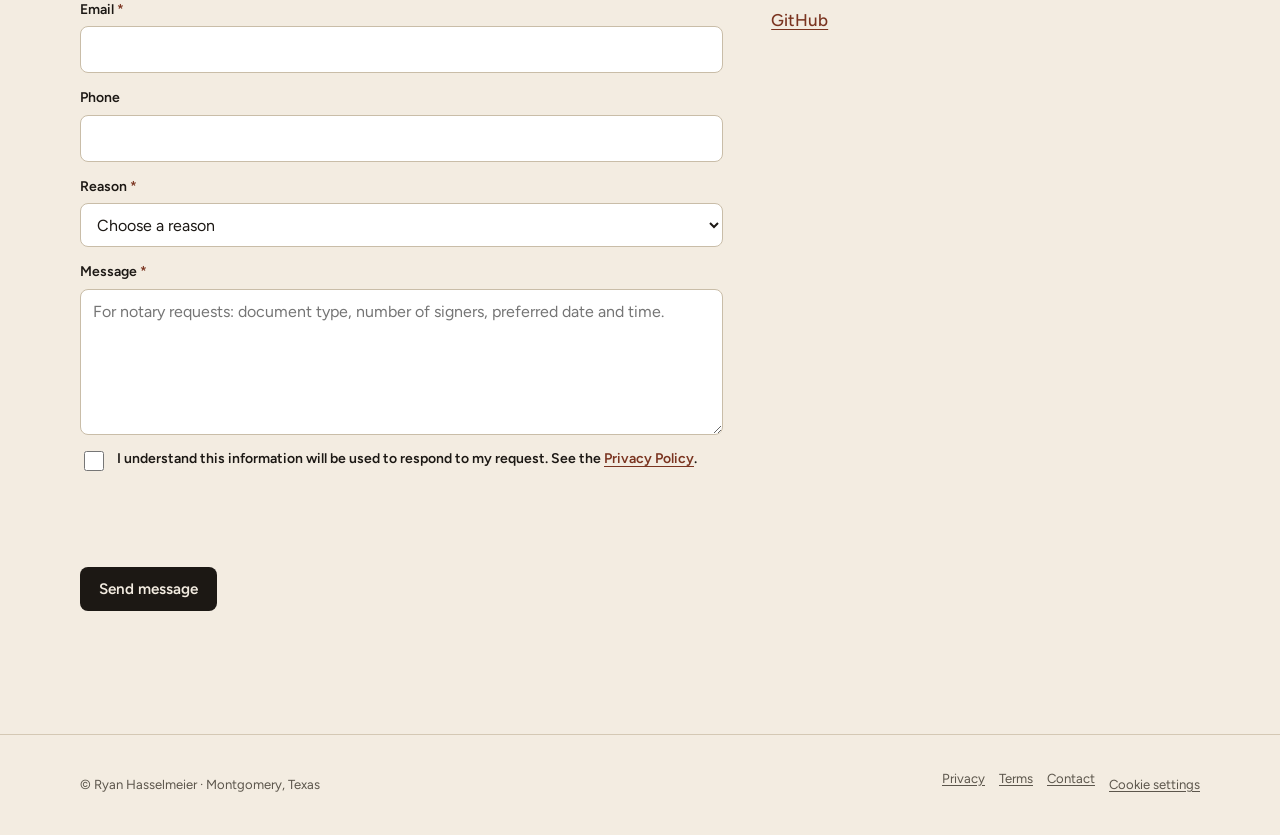
==== commit 79683e7f: "Add Entrepreneur to the hero tagline." ====
--- a/index.html
+++ b/index.html
@@ -3,13 +3,13 @@
 <head>
   <meta charset="utf-8">
   <meta name="viewport" content="width=device-width, initial-scale=1">
-  <title>Ryan Hasselmeier | Husband. Father. Texan. American.</title>
+  <title>Ryan Hasselmeier | Husband. Father. Entrepreneur. Texan. American.</title>
   <meta name="description" content="The personal website of Ryan Hasselmeier—a Texas husband, father, business owner, advisor, builder, and creator sharing his businesses, projects, and ideas.">
   <link rel="canonical" href="https://ryanhasselmeier.com/">
   <meta property="og:type" content="website">
   <meta property="og:site_name" content="Ryan Hasselmeier">
   <meta property="og:locale" content="en_US">
-  <meta property="og:title" content="Ryan Hasselmeier | Husband. Father. Texan. American.">
+  <meta property="og:title" content="Ryan Hasselmeier | Husband. Father. Entrepreneur. Texan. American.">
   <meta property="og:description" content="Businesses, projects, ideas, and personal work from Ryan Hasselmeier in Montgomery, Texas.">
   <meta property="og:url" content="https://ryanhasselmeier.com/">
   <meta property="og:image" content="https://ryanhasselmeier.com/og.jpg">
@@ -17,7 +17,7 @@
   <meta property="og:image:height" content="630">
   <meta property="og:image:alt" content="Canyon country at dawn with the name Ryan Hasselmeier">
   <meta name="twitter:card" content="summary_large_image">
-  <meta name="twitter:title" content="Ryan Hasselmeier | Husband. Father. Texan. American.">
+  <meta name="twitter:title" content="Ryan Hasselmeier | Husband. Father. Entrepreneur. Texan. American.">
   <meta name="twitter:description" content="Businesses, projects, ideas, and personal work from Ryan Hasselmeier in Montgomery, Texas.">
   <meta name="twitter:image" content="https://ryanhasselmeier.com/og.jpg">
   <link rel="icon" href="/favicon.ico" sizes="any">
@@ -34,7 +34,7 @@
     "@type": "Person",
     "name": "Ryan Hasselmeier",
     "url": "https://ryanhasselmeier.com/",
-    "description": "Husband, father, Texan, and American. Business owner, advisor, builder, and creator in Montgomery, Texas.",
+    "description": "Husband, father, entrepreneur, Texan, and American. Business owner, advisor, builder, and creator in Montgomery, Texas.",
     "address": {
       "@type": "PostalAddress",
       "addressLocality": "Montgomery",
@@ -96,7 +96,7 @@
     <div class="hero-inner">
       <p class="hero-kicker">Montgomery, Texas</p>
       <h1>Ryan Hasselmeier</h1>
-      <p class="hero-line">Husband. Father. Texan. American.</p>
+      <p class="hero-line">Husband. Father. Entrepreneur. Texan. American.</p>
       <p class="hero-deck">I’m a business owner, advisor, builder, and lifelong problem solver. This is where I share the businesses I operate, the projects I’m building, and the ideas I believe are worth pursuing.</p>
       <div class="hero-actions">
         <a class="btn btn-light" href="#businesses">See what I’m building</a>
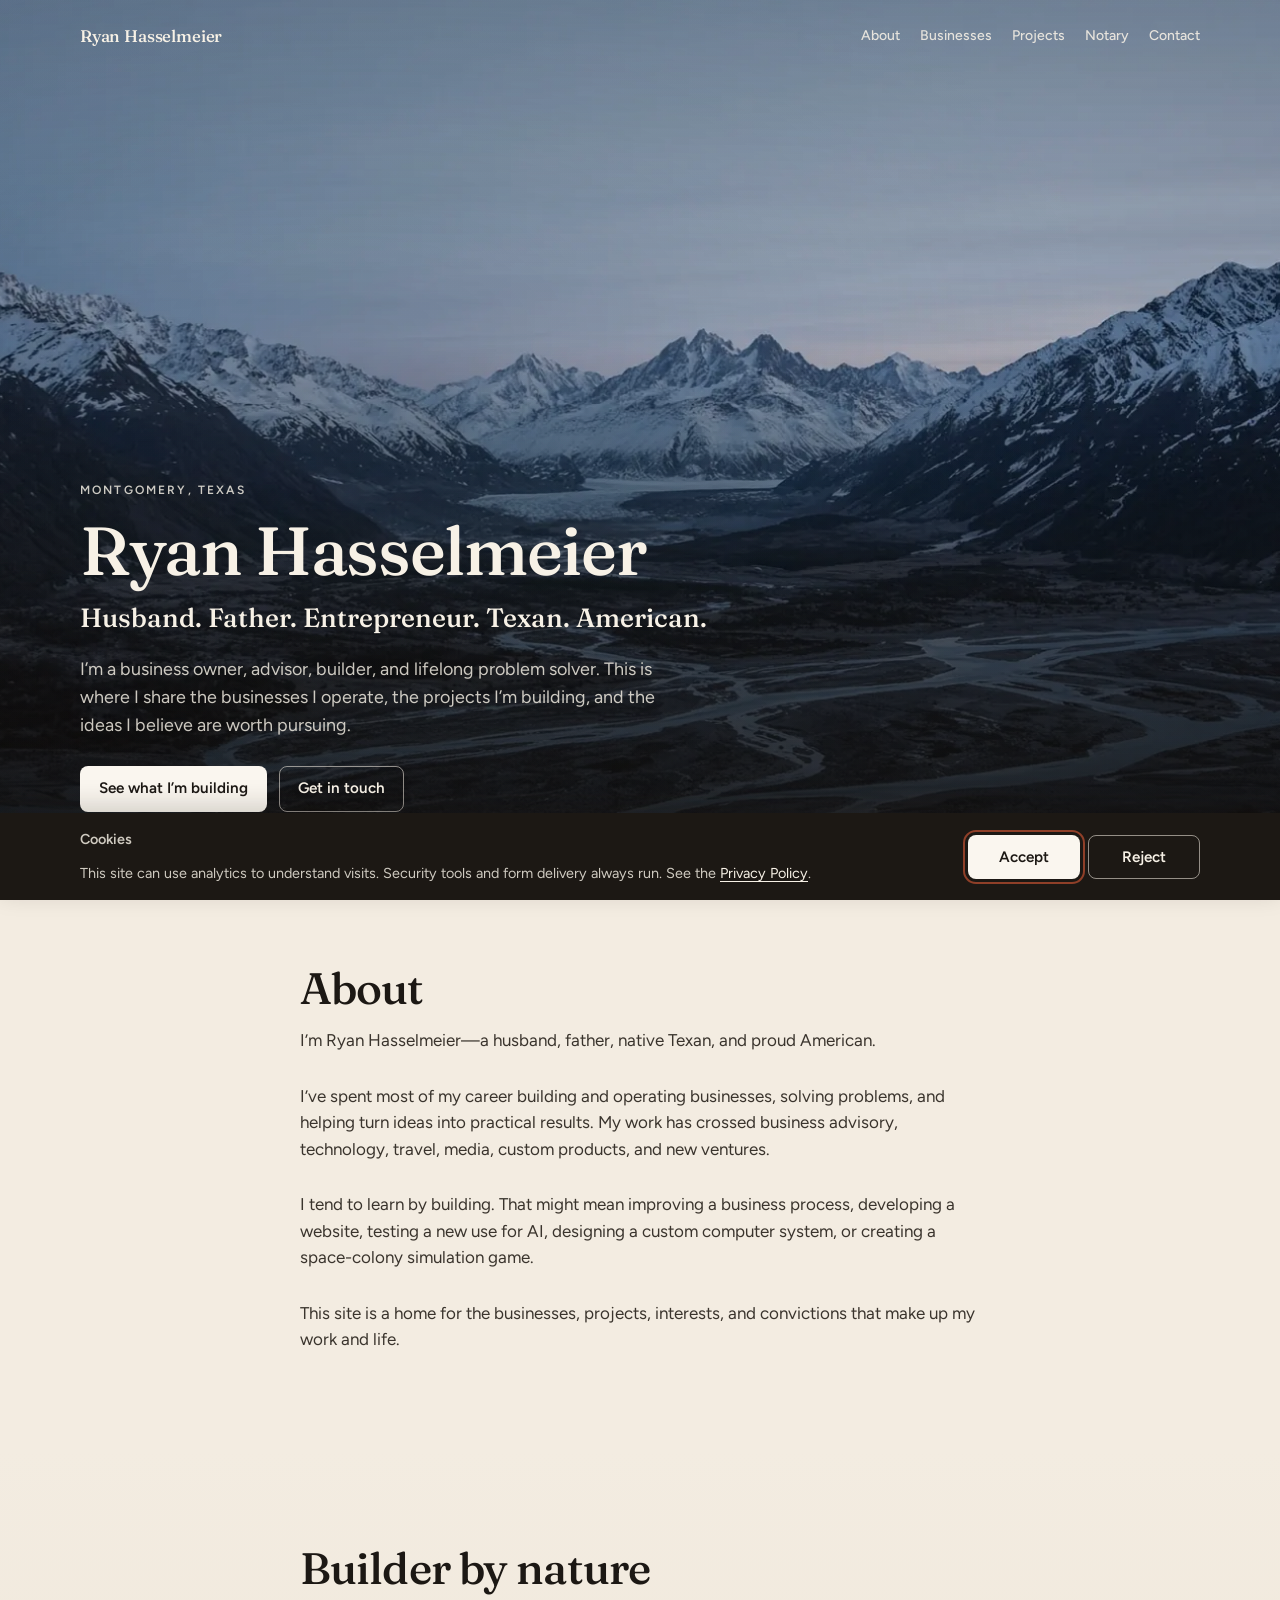
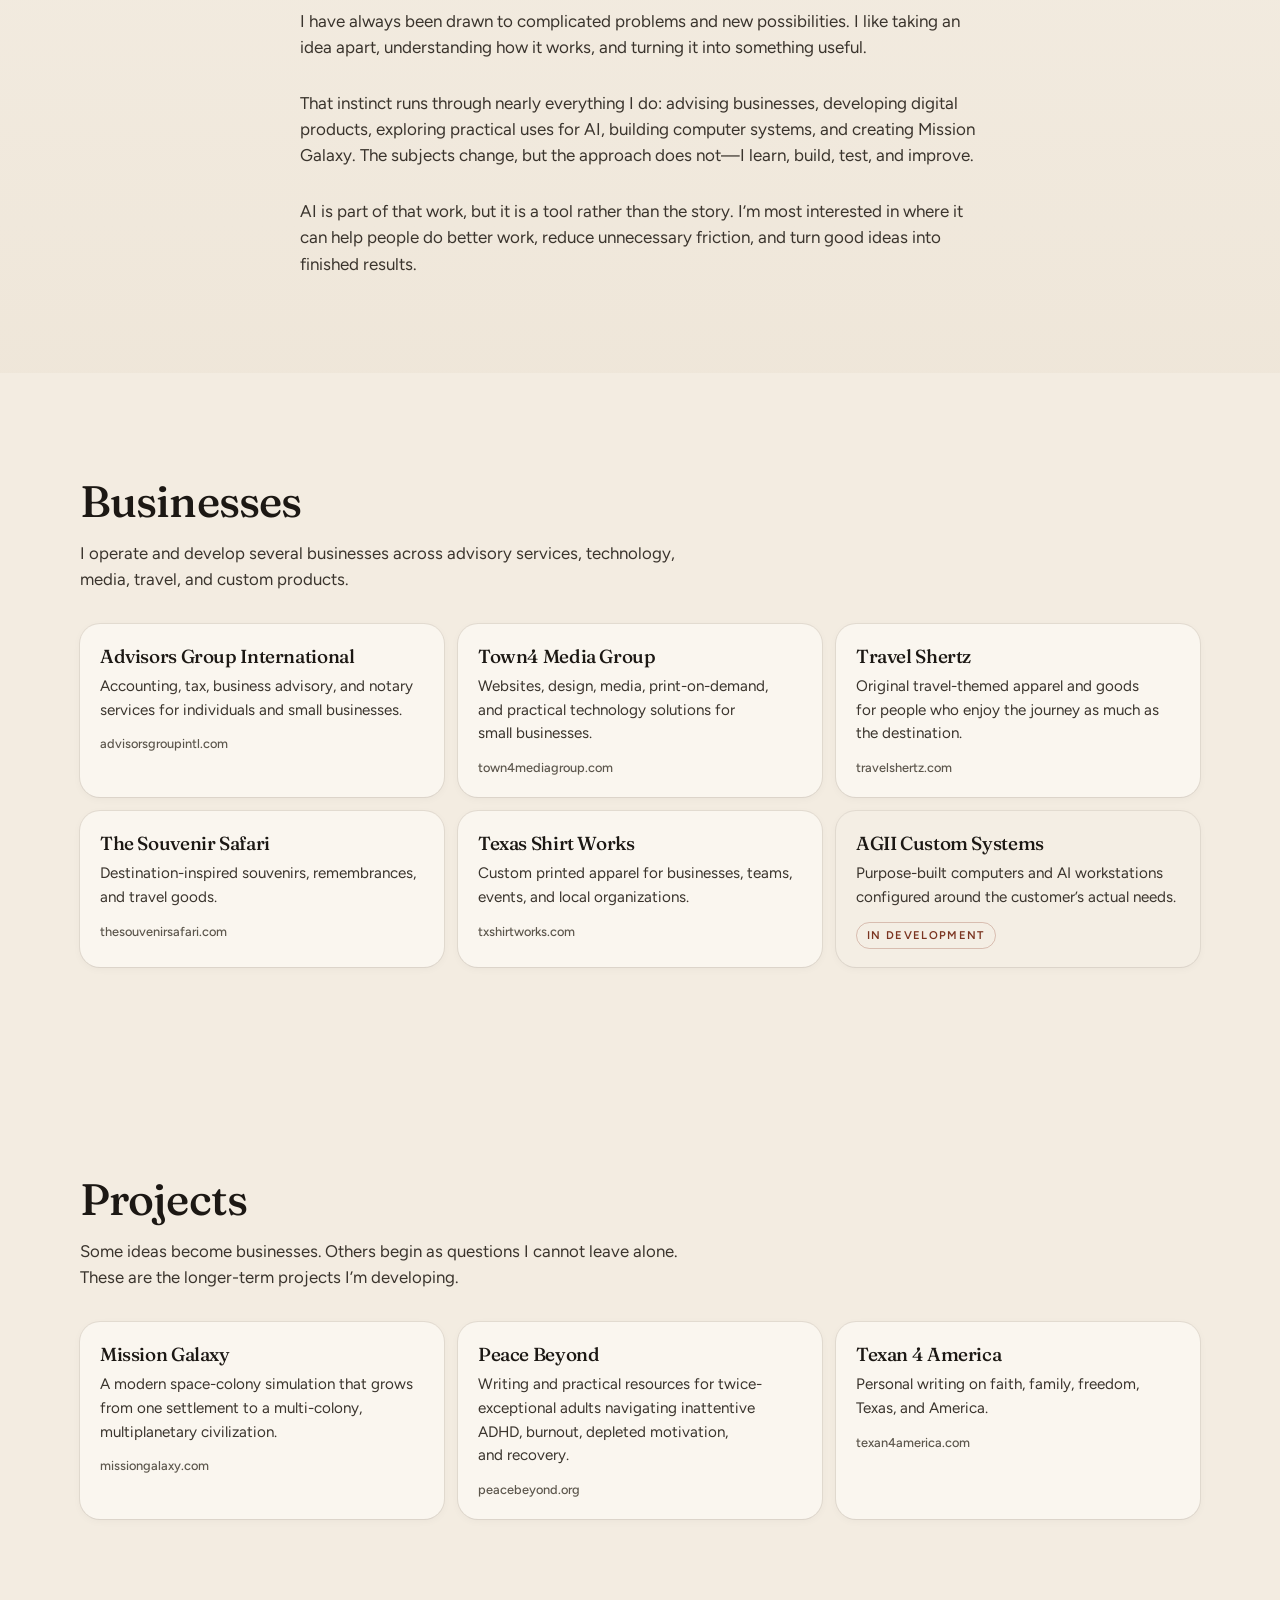
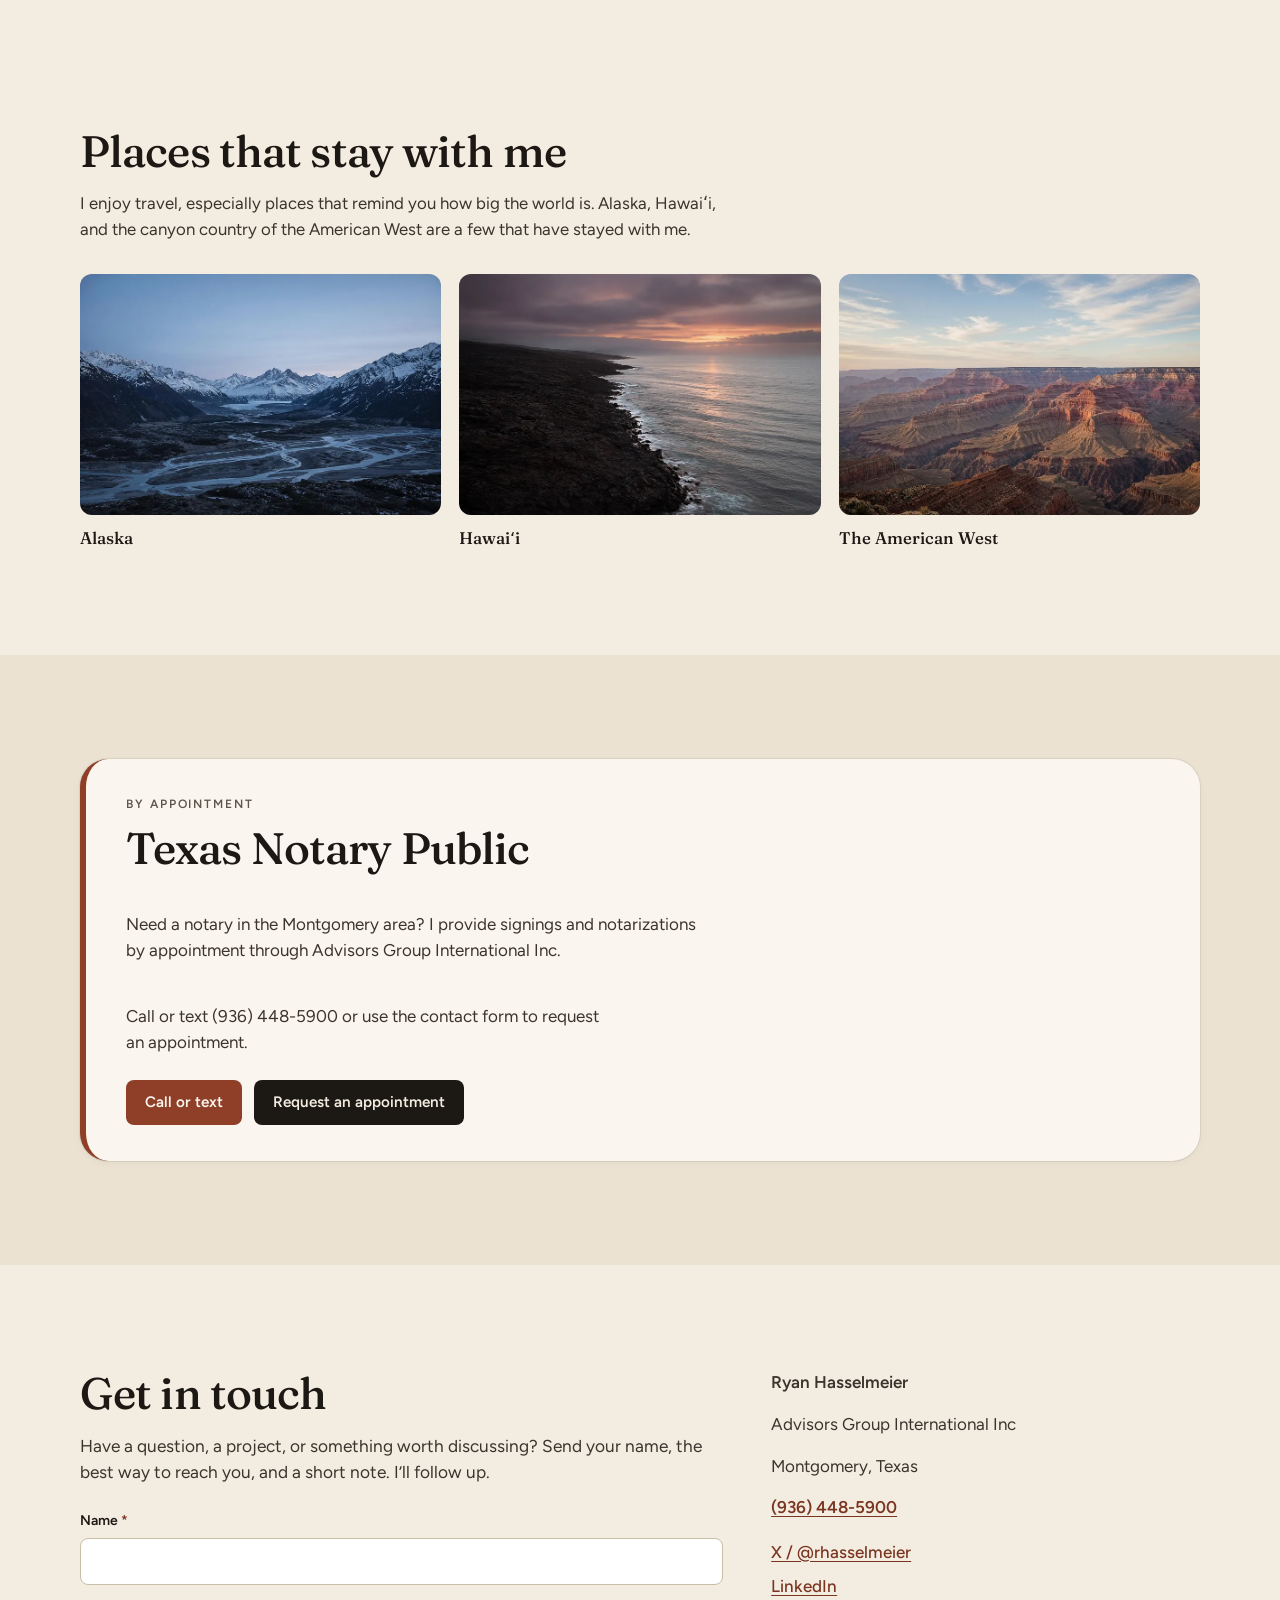
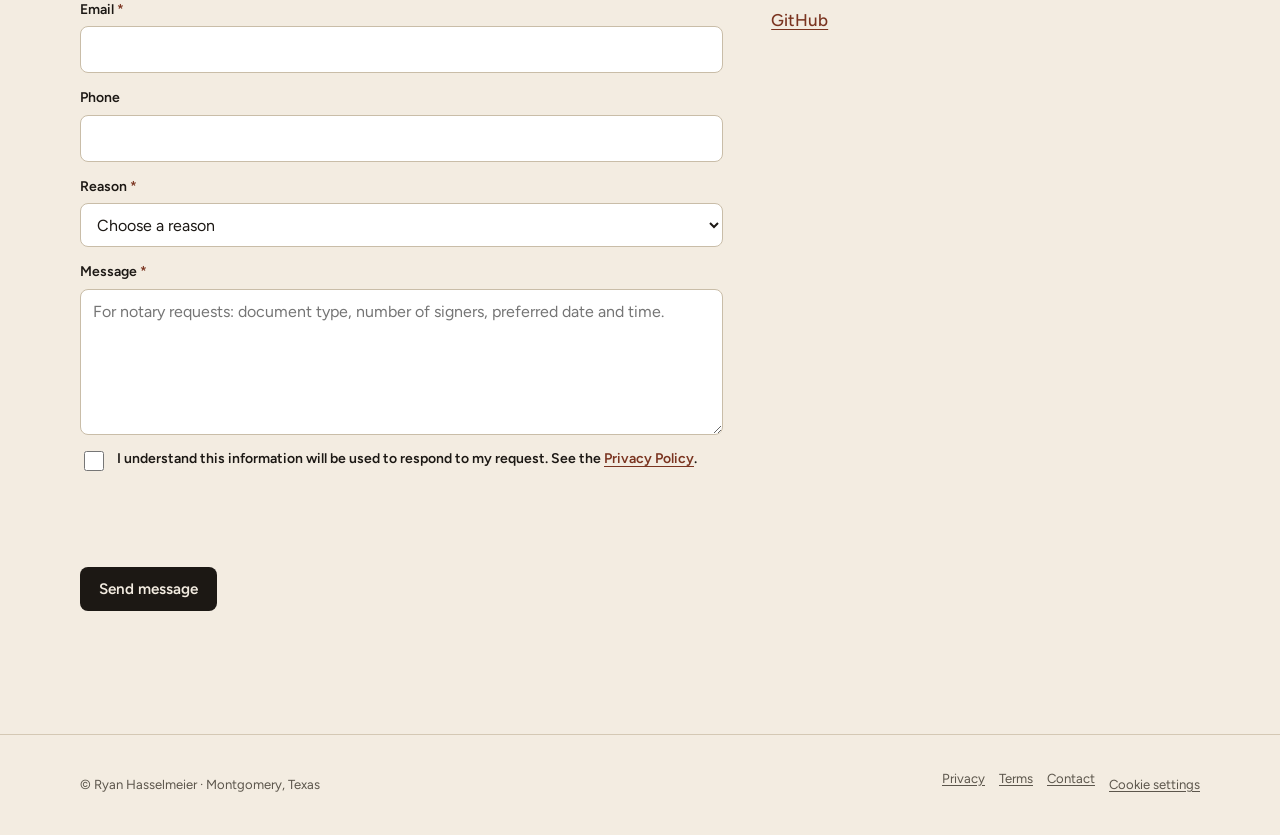
==== commit c928bd99: "fix: wait for Turnstile before contact form send Disable Send until the widget callback, reset after" ====
--- a/index.html
+++ b/index.html
@@ -317,11 +317,14 @@
 
                 <!-- Cloudflare Turnstile. Site key is public. Secret stays on the form backend. -->
                 <div class="turnstile-slot">
-                  <div class="cf-turnstile" data-theme="light"></div>
+                  <div class="cf-turnstile" data-theme="light"
+                    data-callback="onTurnstileSuccess"
+                    data-expired-callback="onTurnstileExpired"
+                    data-error-callback="onTurnstileError"></div>
                 </div>
 
                 <div>
-                  <button class="btn btn-ink" type="submit" id="submit-btn">
+                  <button class="btn btn-ink" type="submit" id="submit-btn" disabled>
                     <span class="btn-label">Send message</span>
                     <span class="btn-loading" hidden>Sending…</span>
                   </button>
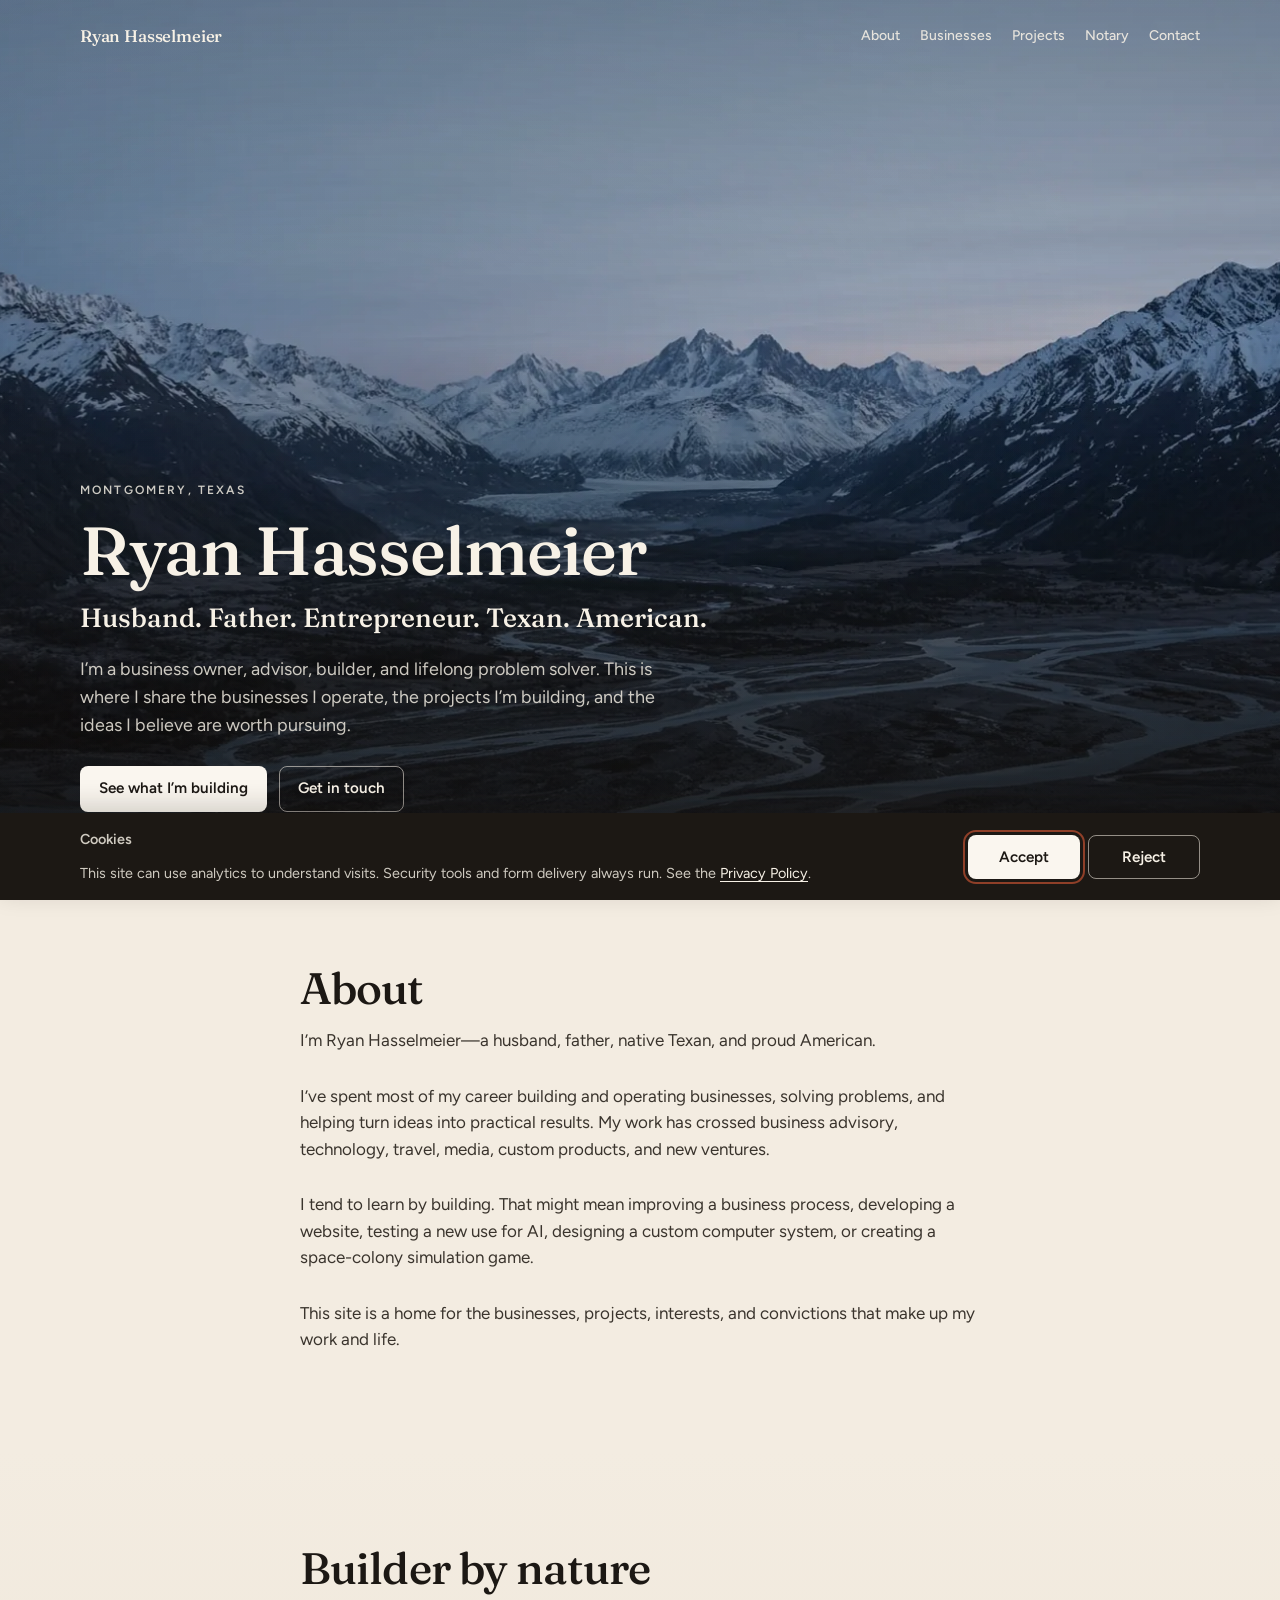
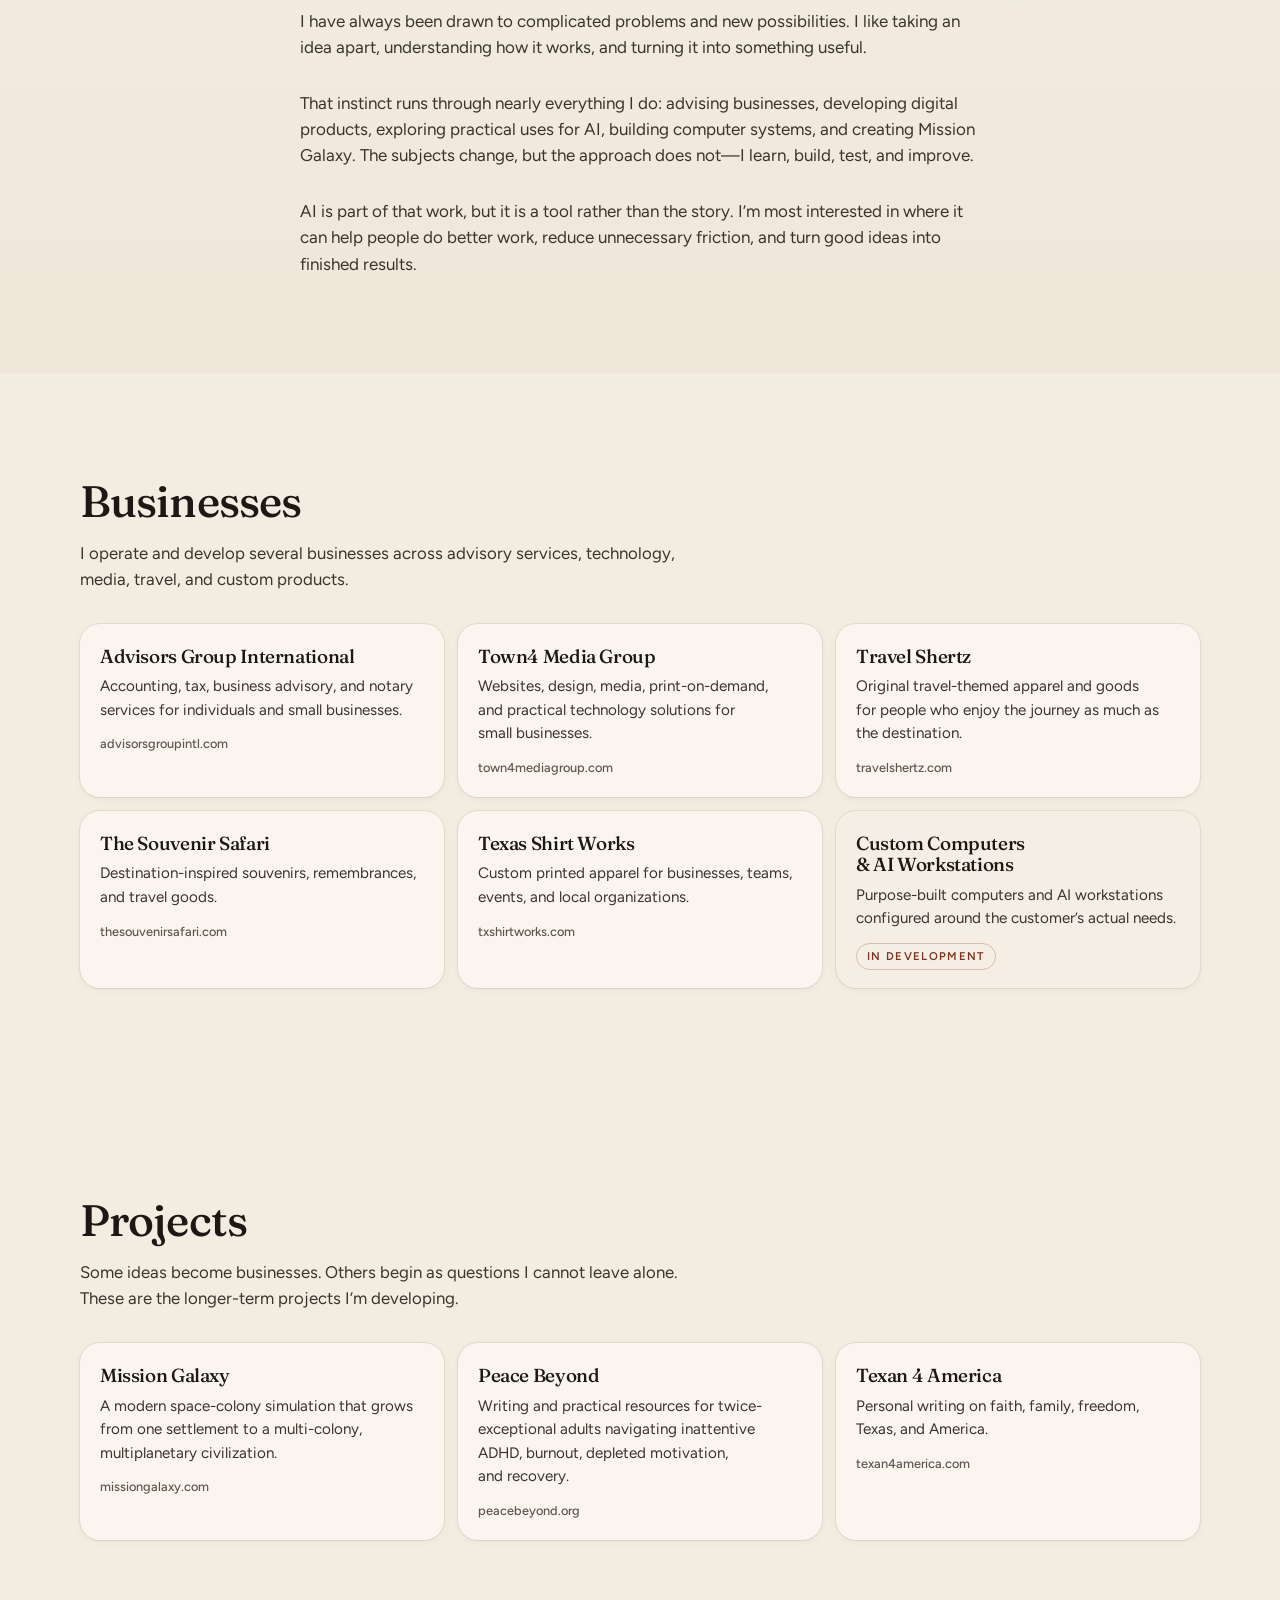
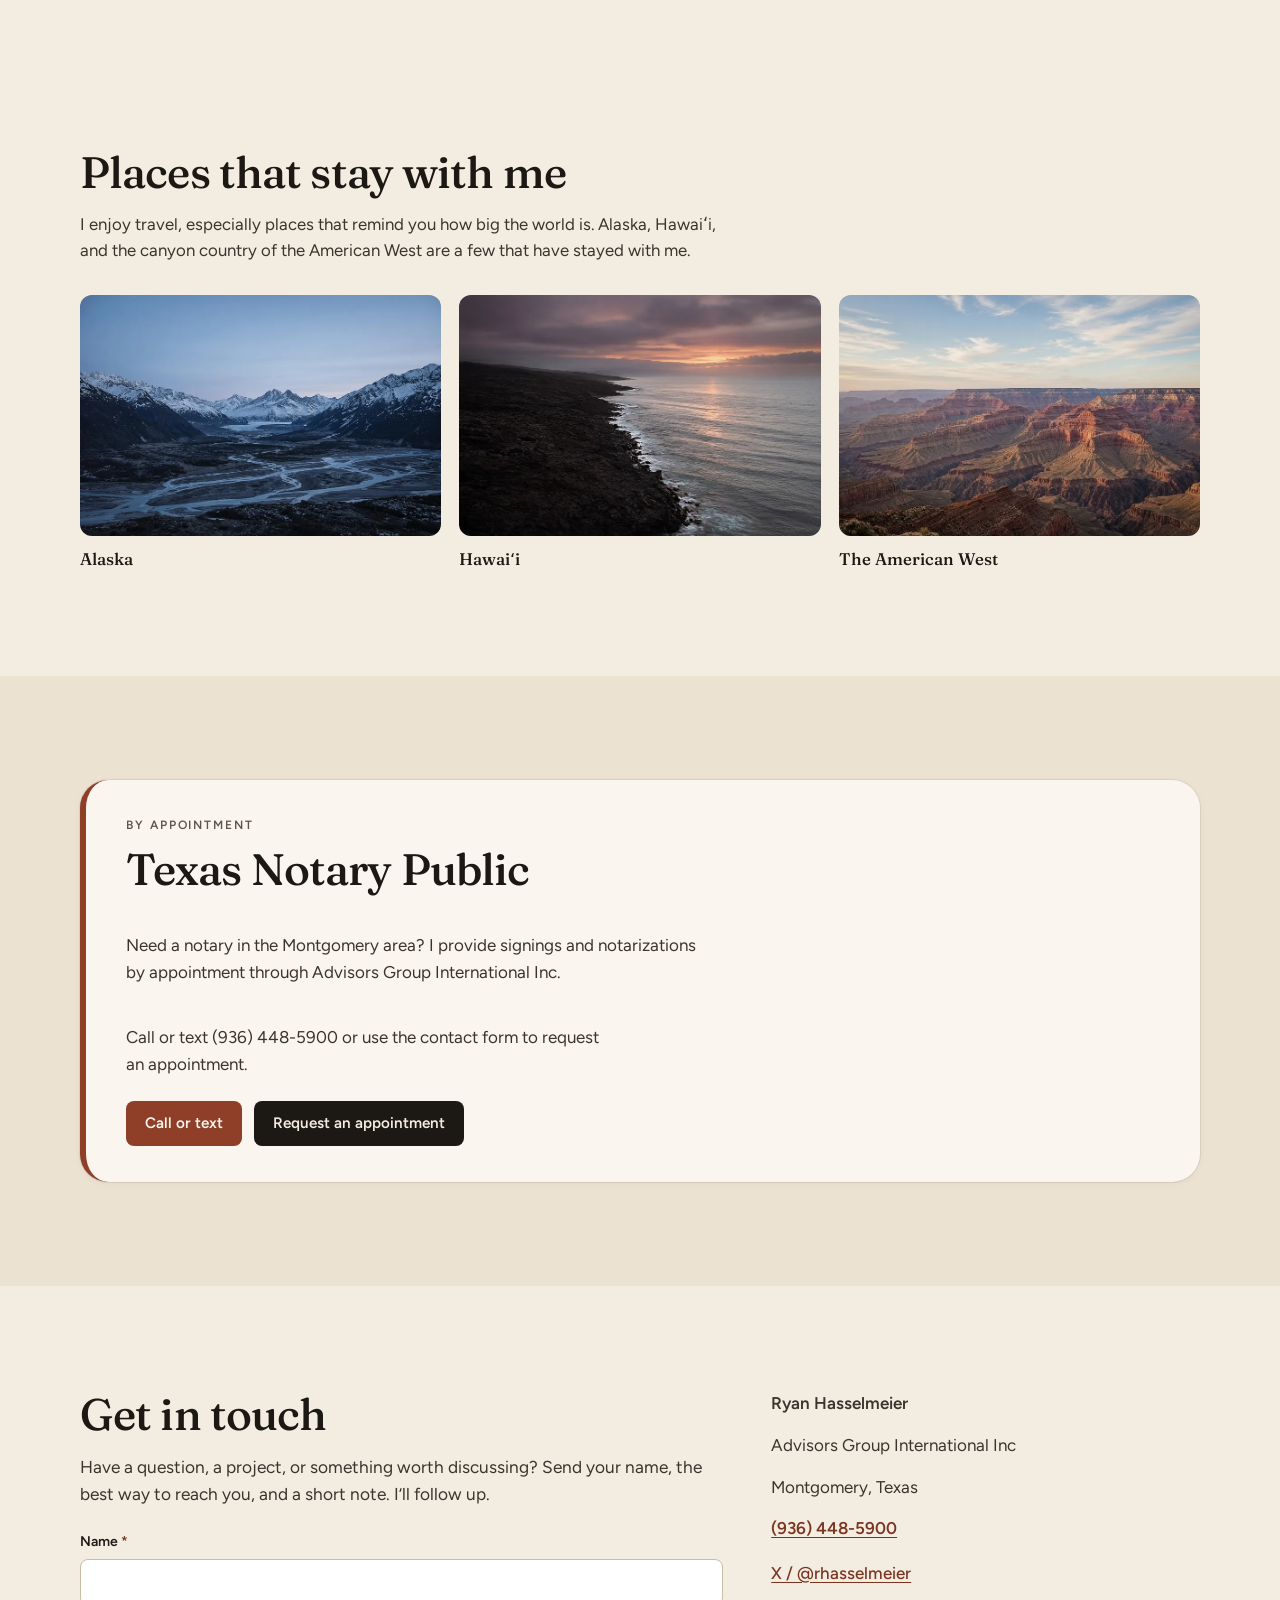
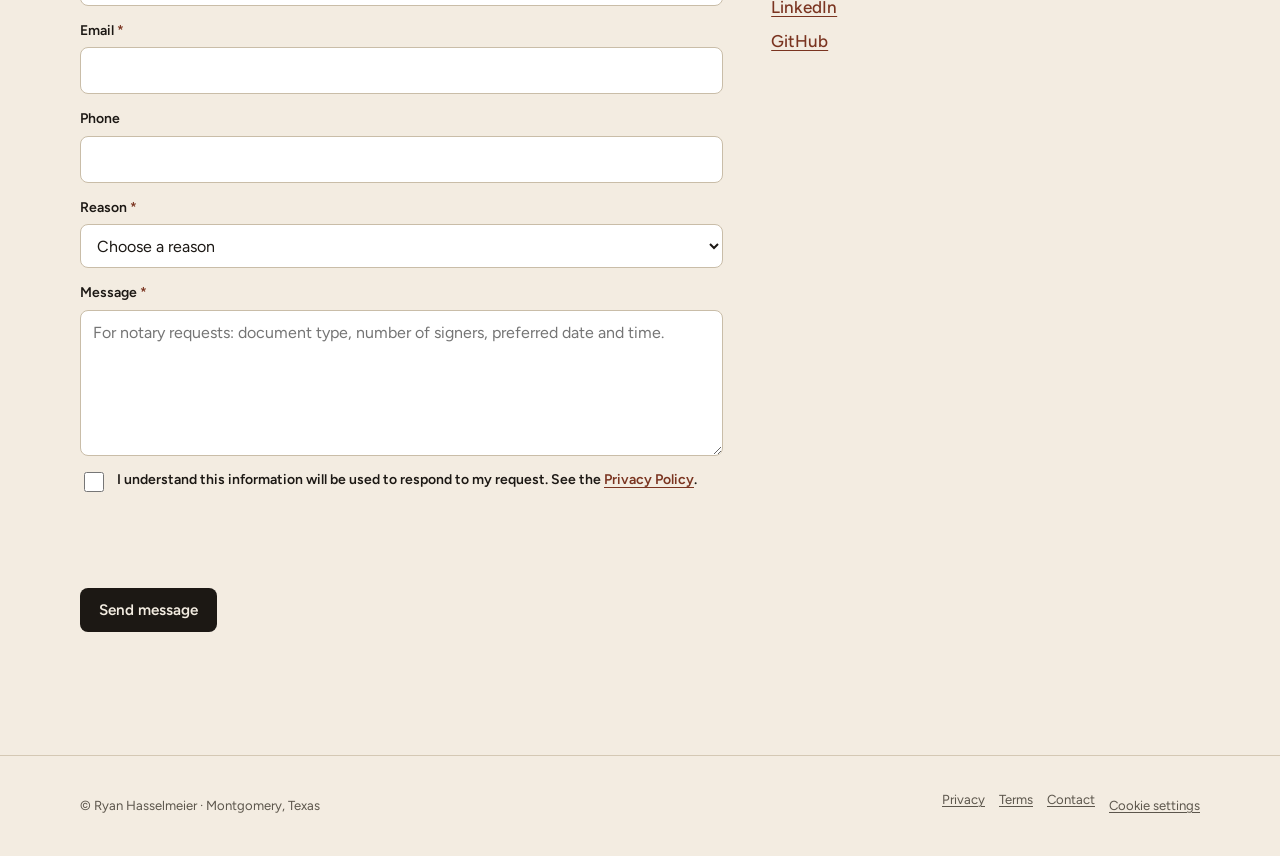
==== commit f85f047b: "fix: remove public AGII tokens and rename workstation card Public copy now uses Advisors Group Inter" ====
--- a/index.html
+++ b/index.html
@@ -164,8 +164,8 @@
             <p>Custom printed apparel for businesses, teams, events, and local organizations.</p>
             <span class="work-url">txshirtworks.com</span>
           </a>
-          <article class="work-card work-card--soon" aria-label="AGII Custom Systems, in development">
-            <h3>AGII Custom Systems</h3>
+          <article class="work-card work-card--soon" aria-label="Custom Computers & AI Workstations, in development">
+            <h3>Custom Computers & AI Workstations</h3>
             <p>Purpose-built computers and AI workstations configured around the customer’s actual needs.</p>
             <span class="work-badge">In development</span>
           </article>
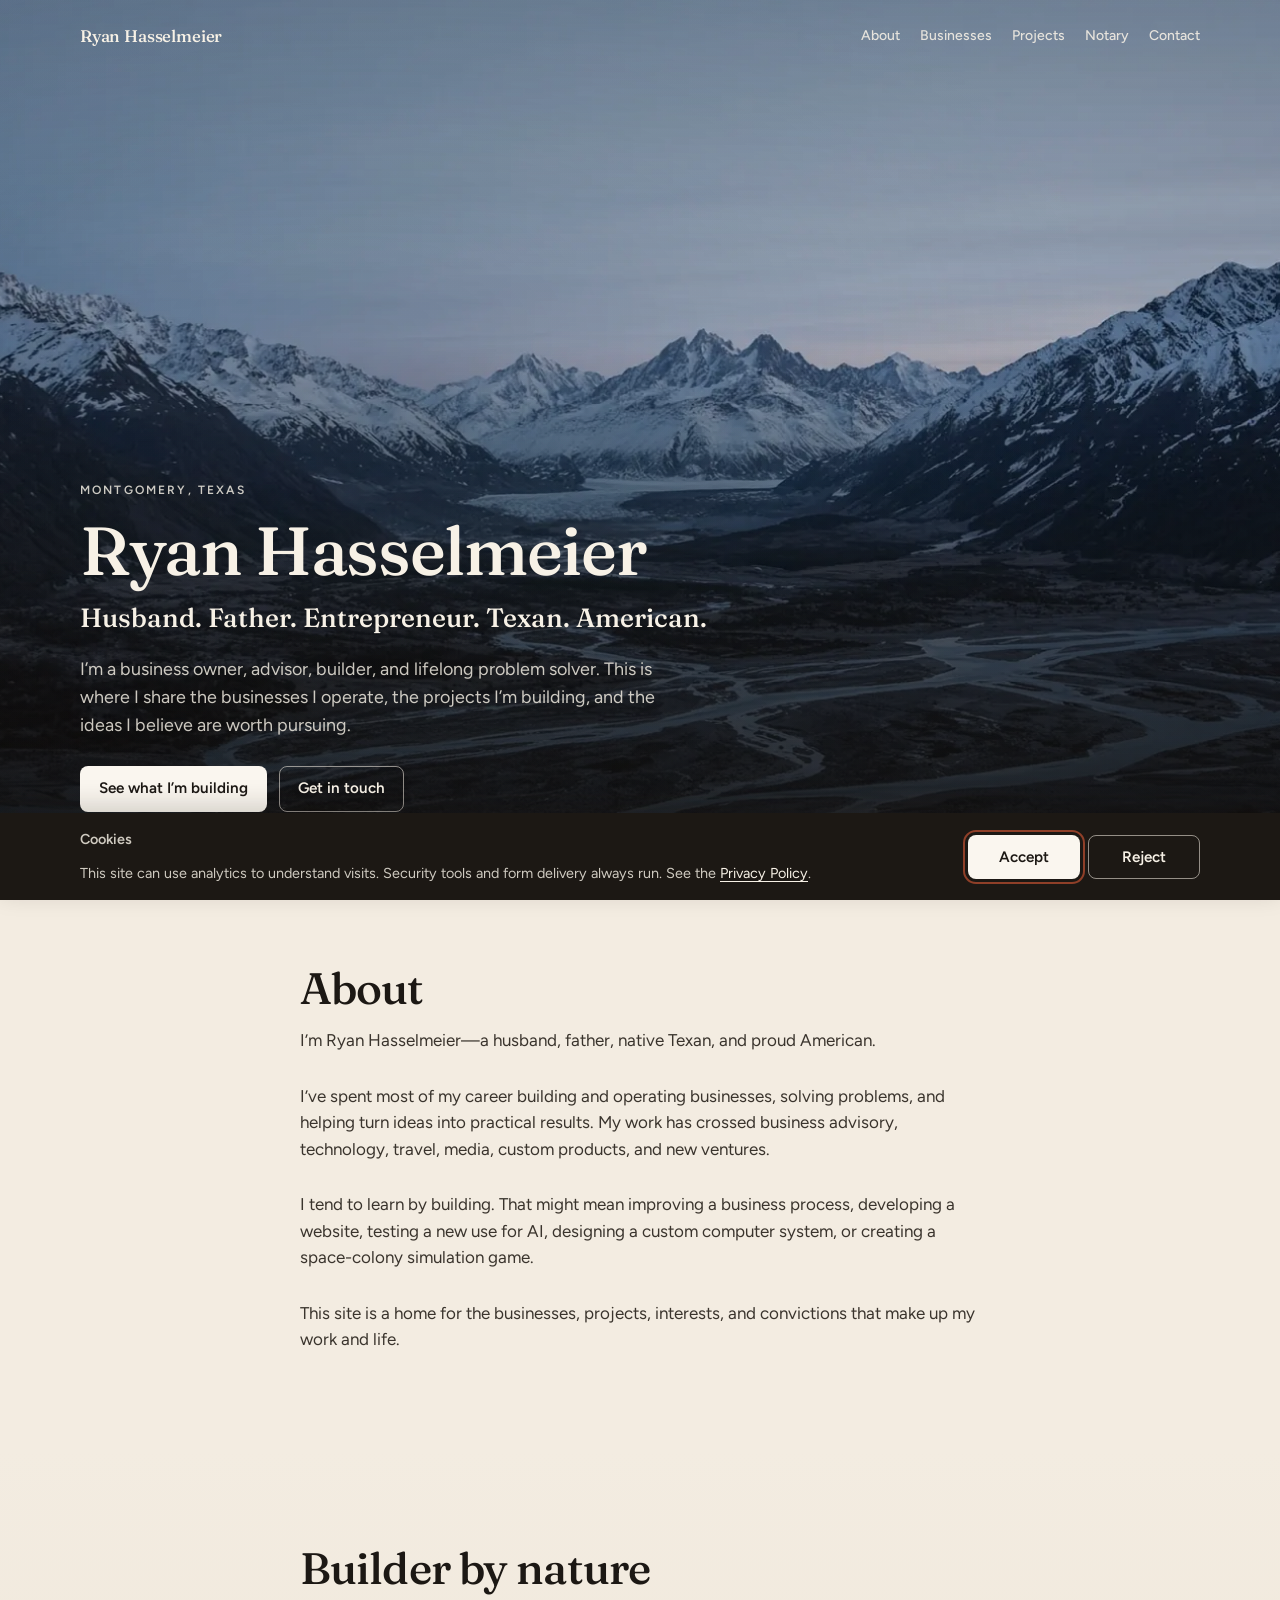
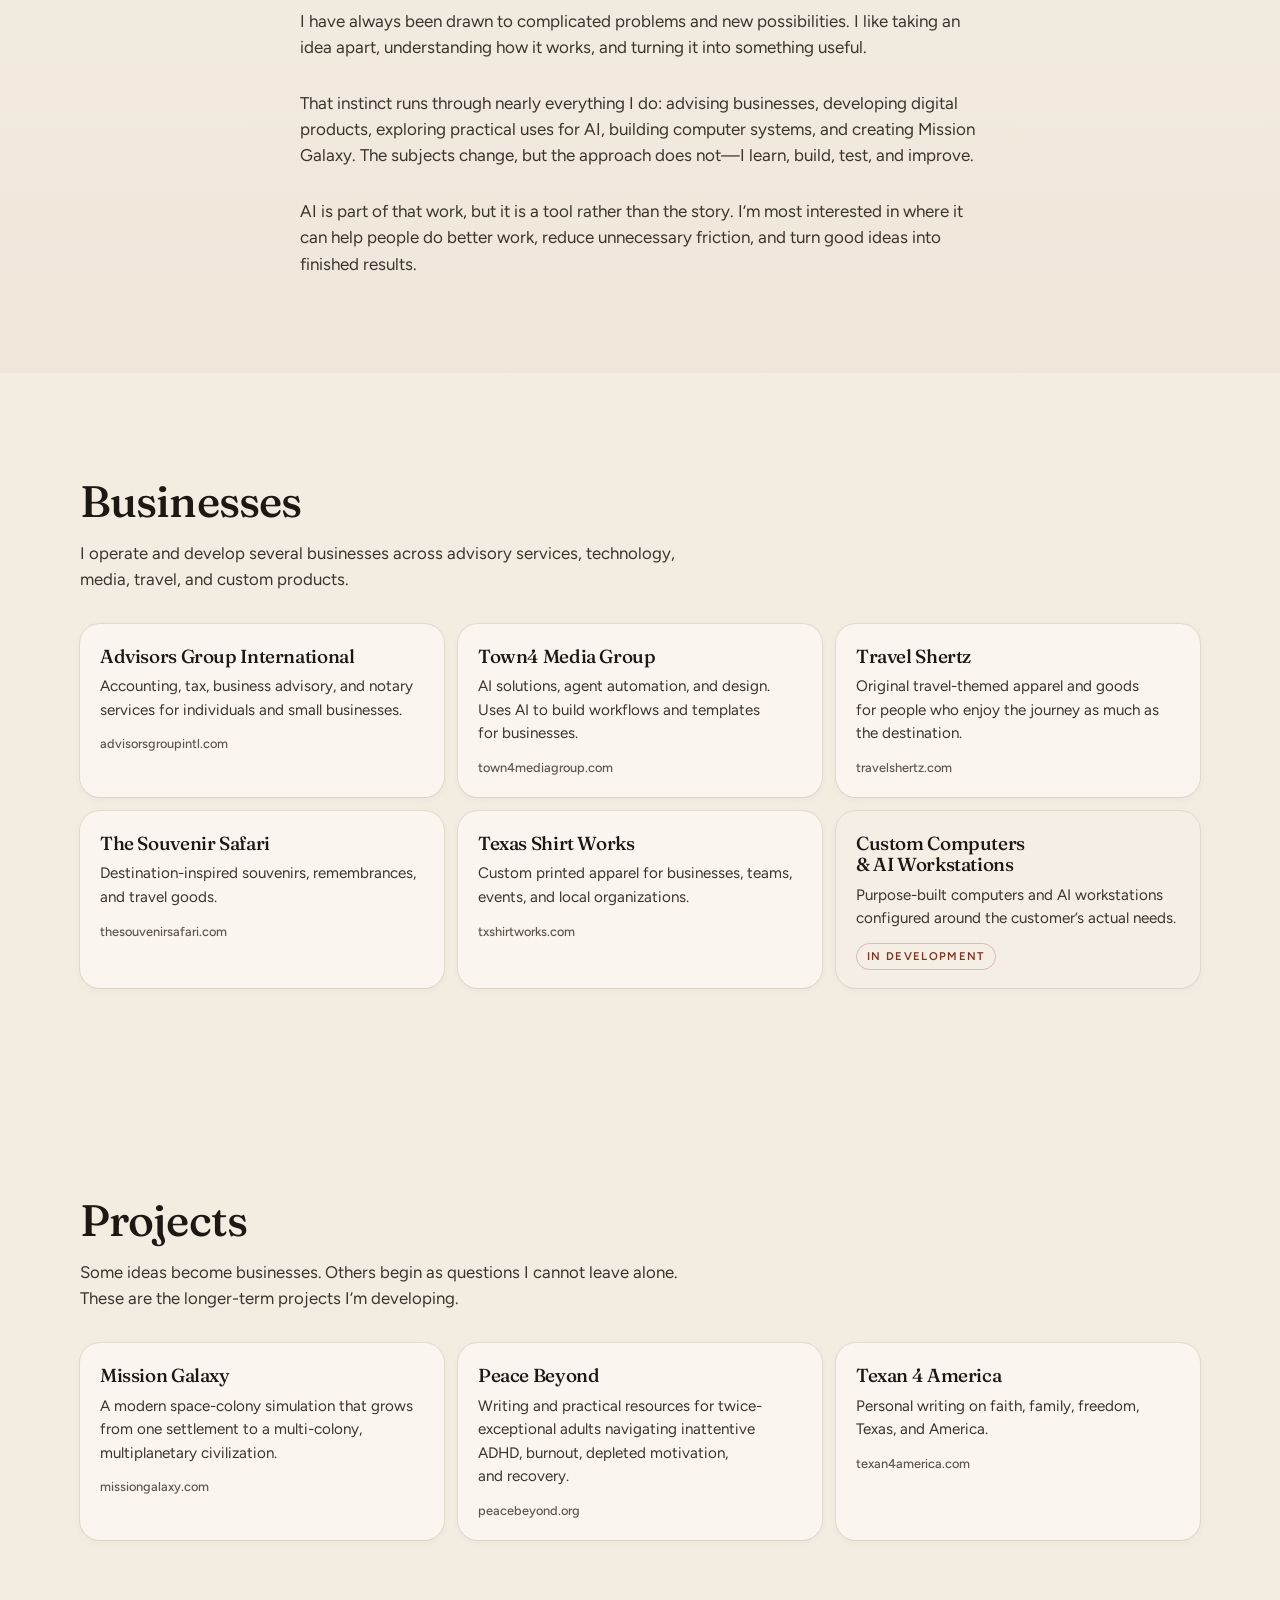
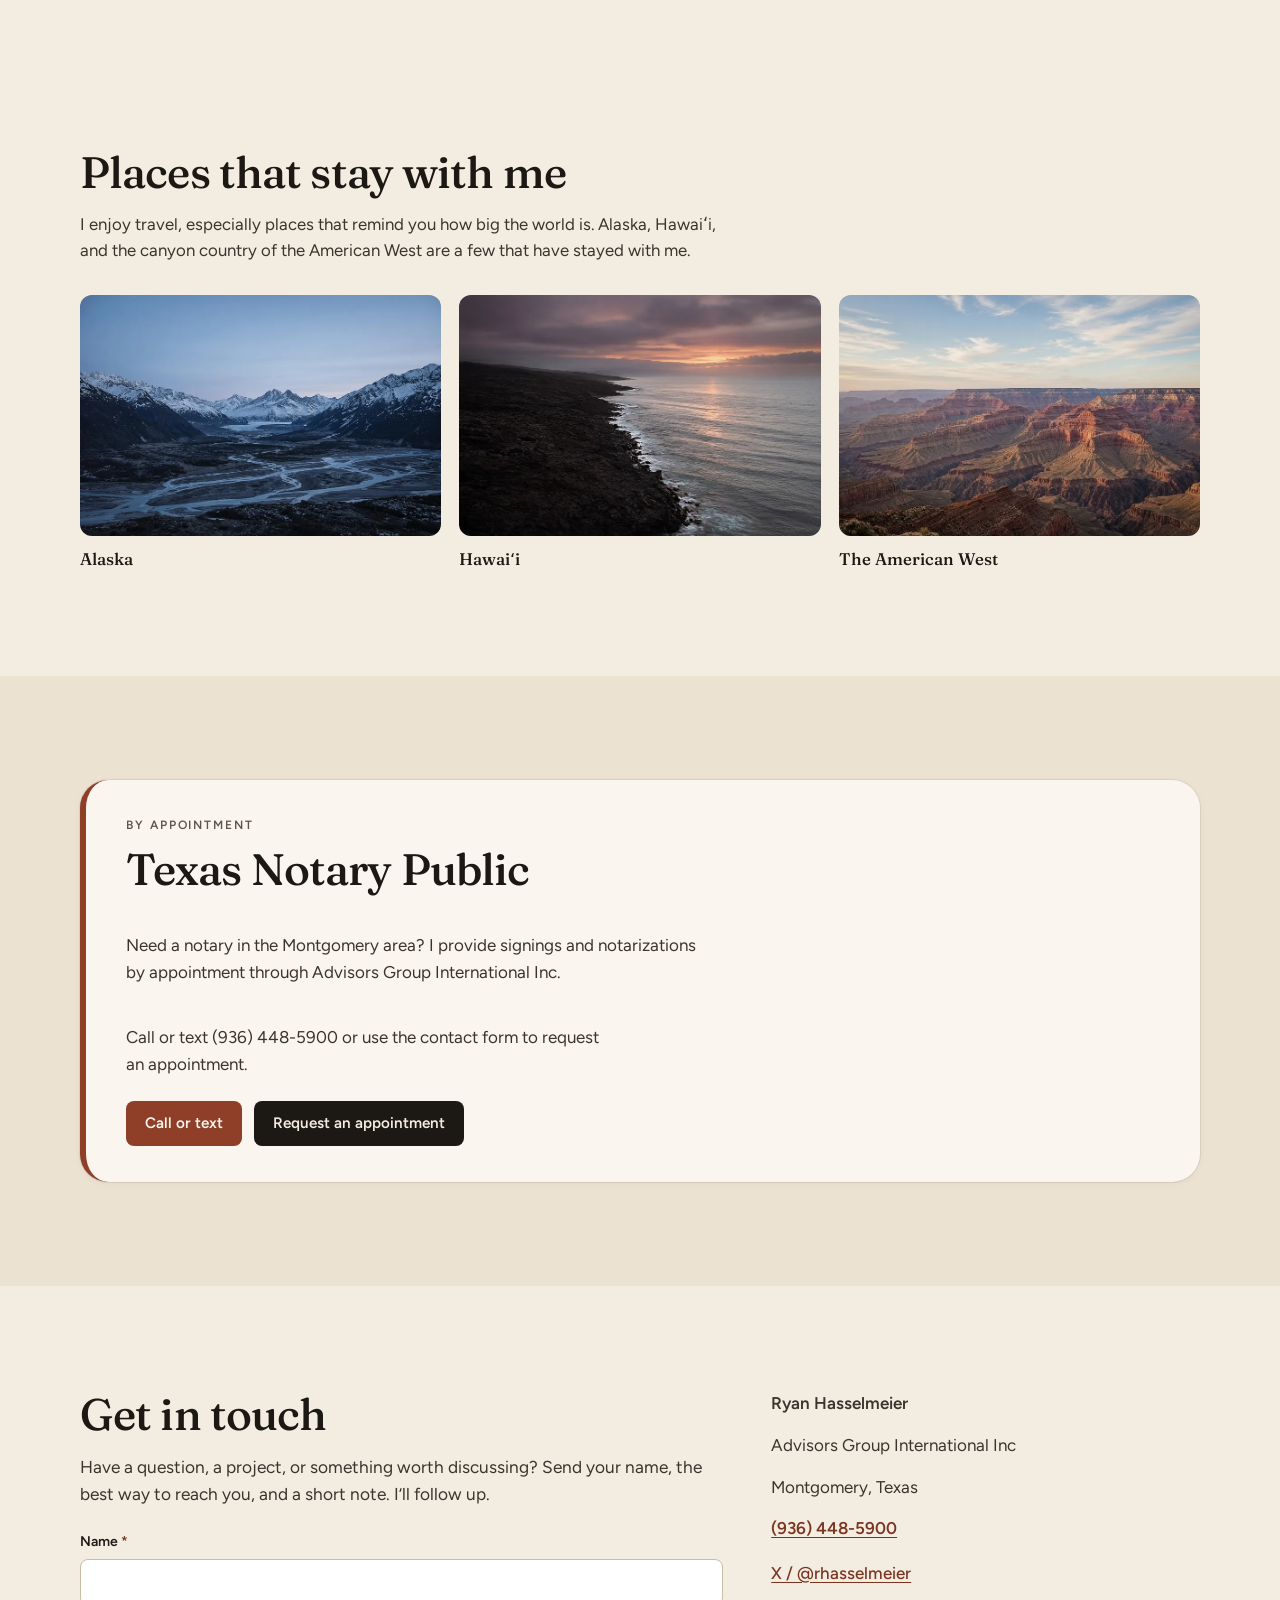
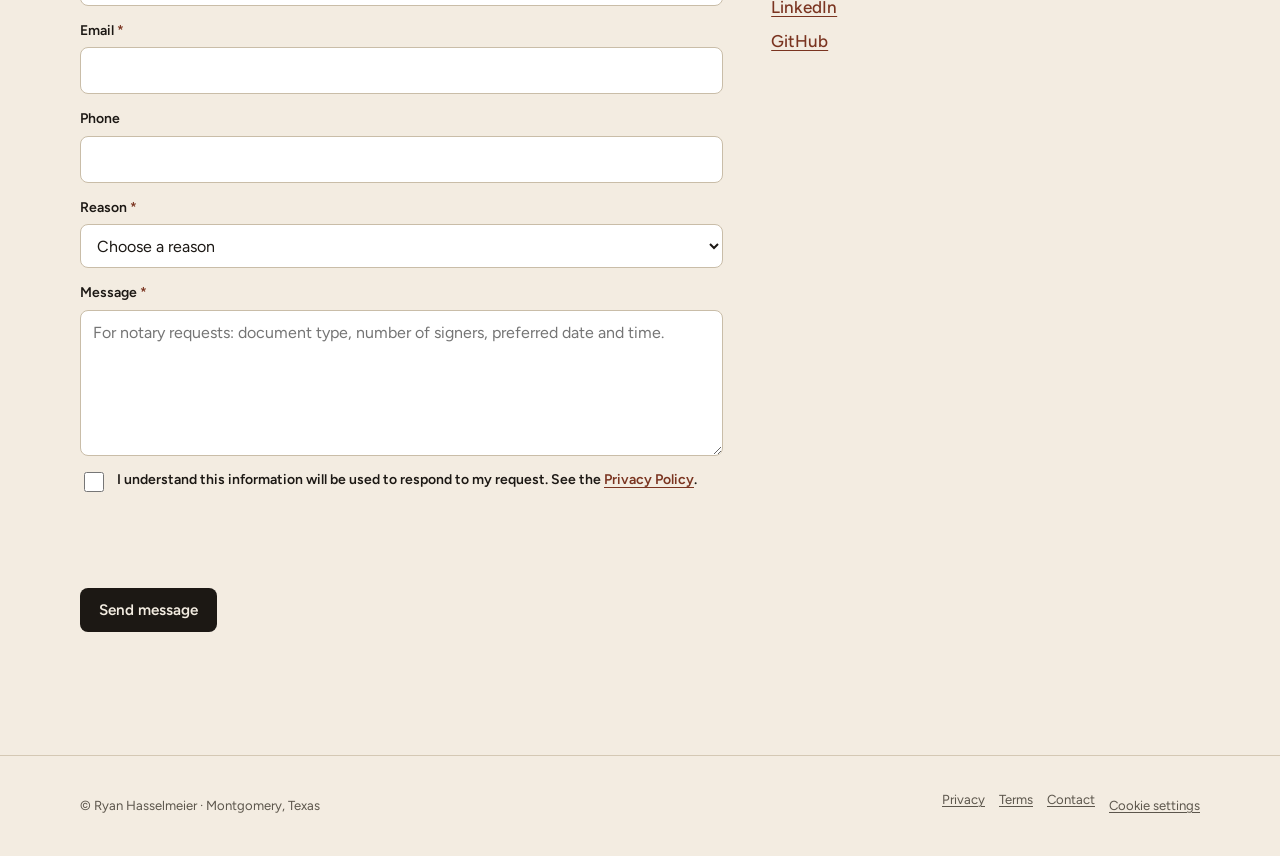
==== commit 172c6d44: "fix: rewrite Town4 card to remove print-on-demand Town4 must never be described as print-on-demand. " ====
--- a/index.html
+++ b/index.html
@@ -46,7 +46,12 @@
       "https://x.com/rhasselmeier",
       "https://www.linkedin.com/in/ryanhasselmeier",
       "https://github.com/rhasselmeier"
-    ]
+    ],
+    "contactPoint": {
+      "@type": "ContactPoint",
+      "telephone": "+19364485900",
+      "url": "https://ryanhasselmeier.com/#contact"
+    }
   }
   </script>
   <!-- Turnstile script is injected from js/site.js (prod site key on ryanhasselmeier.com; dummy key on preview). -->
@@ -146,7 +151,7 @@
           </a>
           <a class="work-card" href="https://town4mediagroup.com" rel="noopener noreferrer">
             <h3>Town4 Media Group</h3>
-            <p>Websites, design, media, print-on-demand, and practical technology solutions for small businesses.</p>
+            <p>AI solutions, agent automation, and design. Uses AI to build workflows and templates for businesses.</p>
             <span class="work-url">town4mediagroup.com</span>
           </a>
           <a class="work-card" href="https://travelshertz.com" rel="noopener noreferrer">
